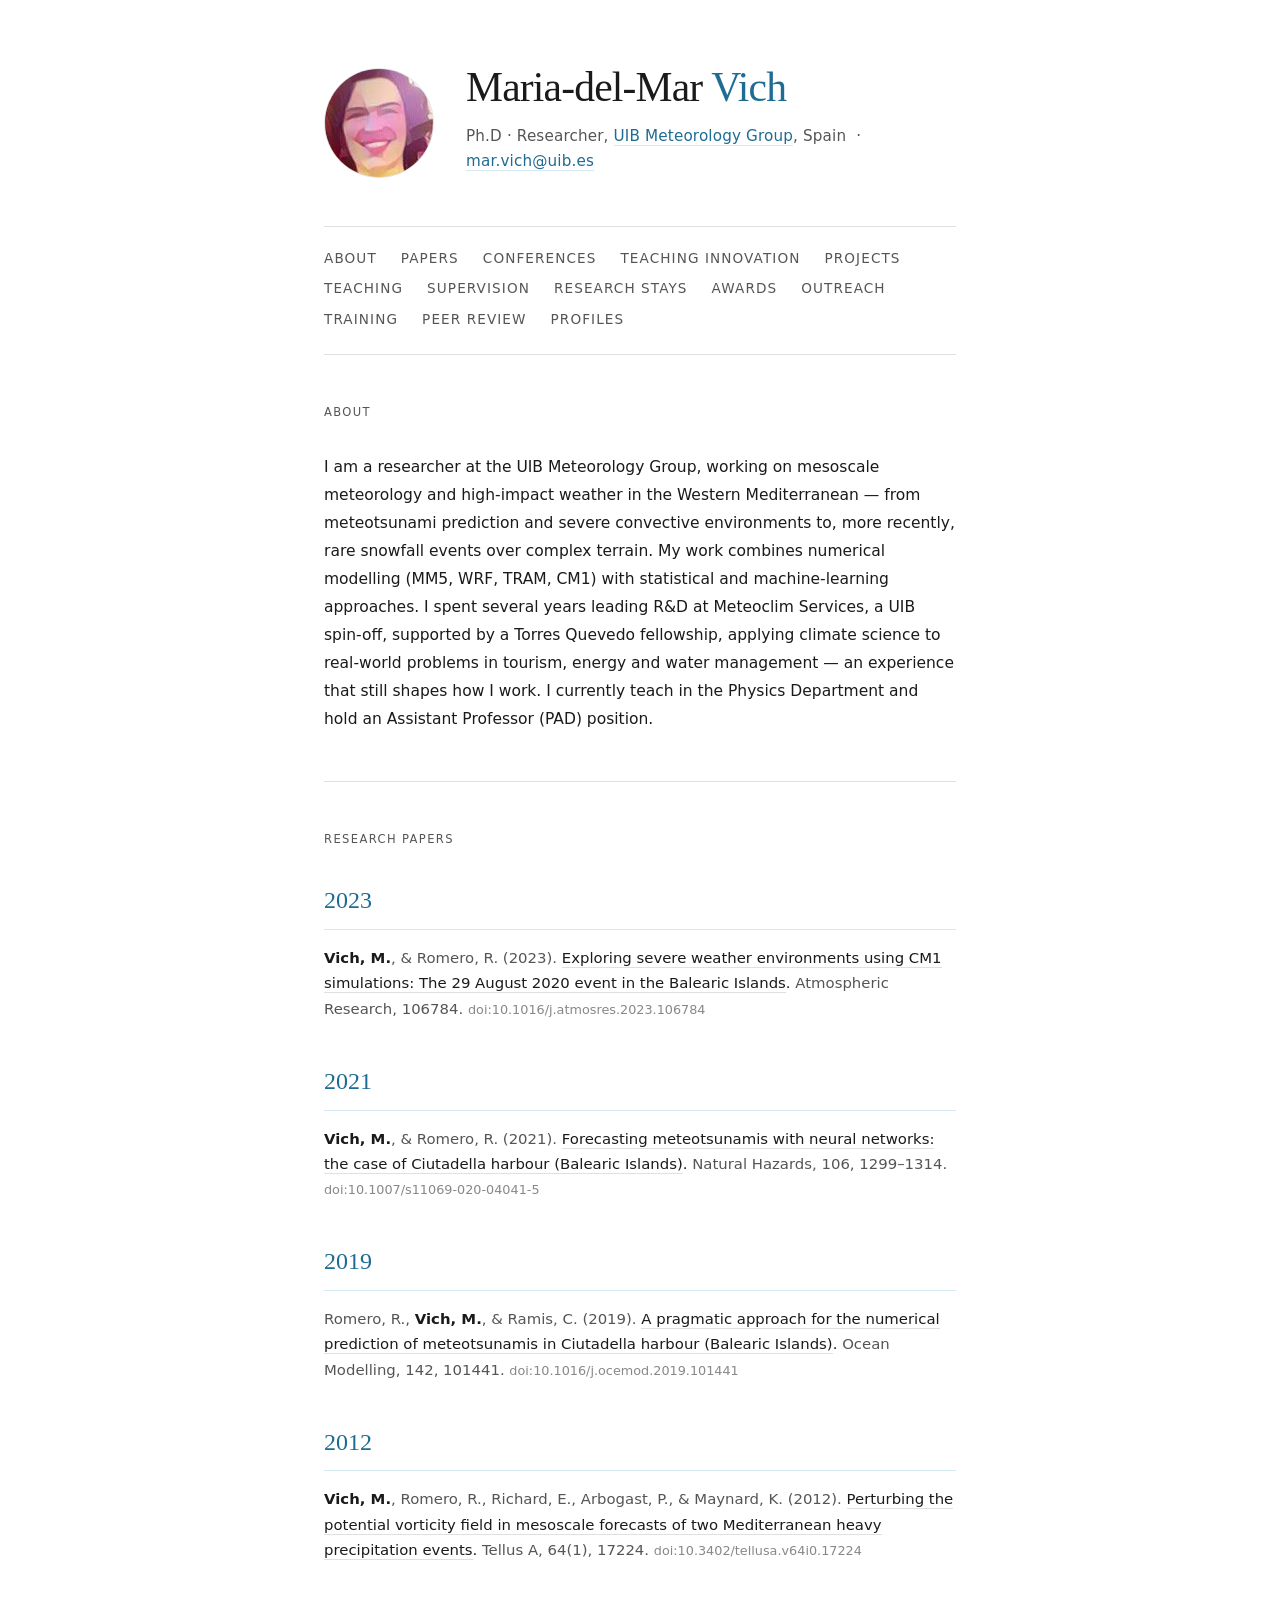
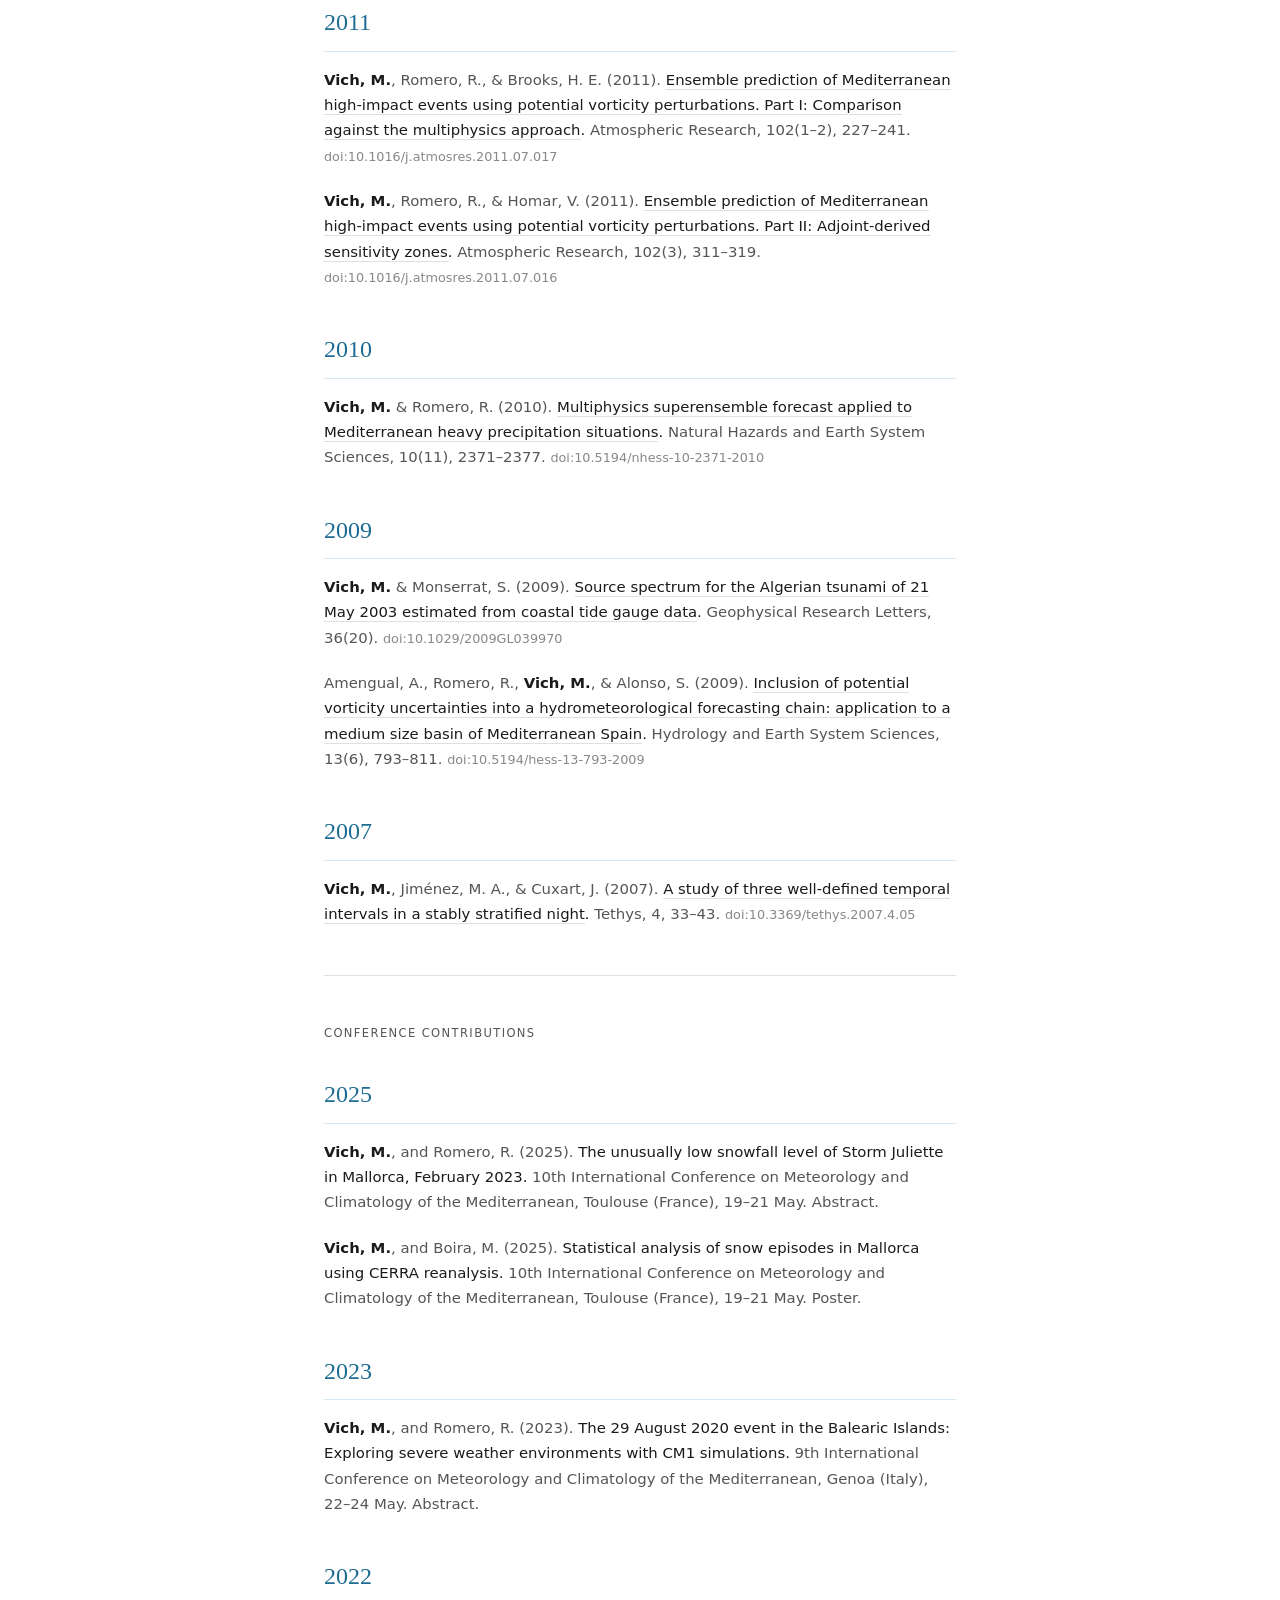
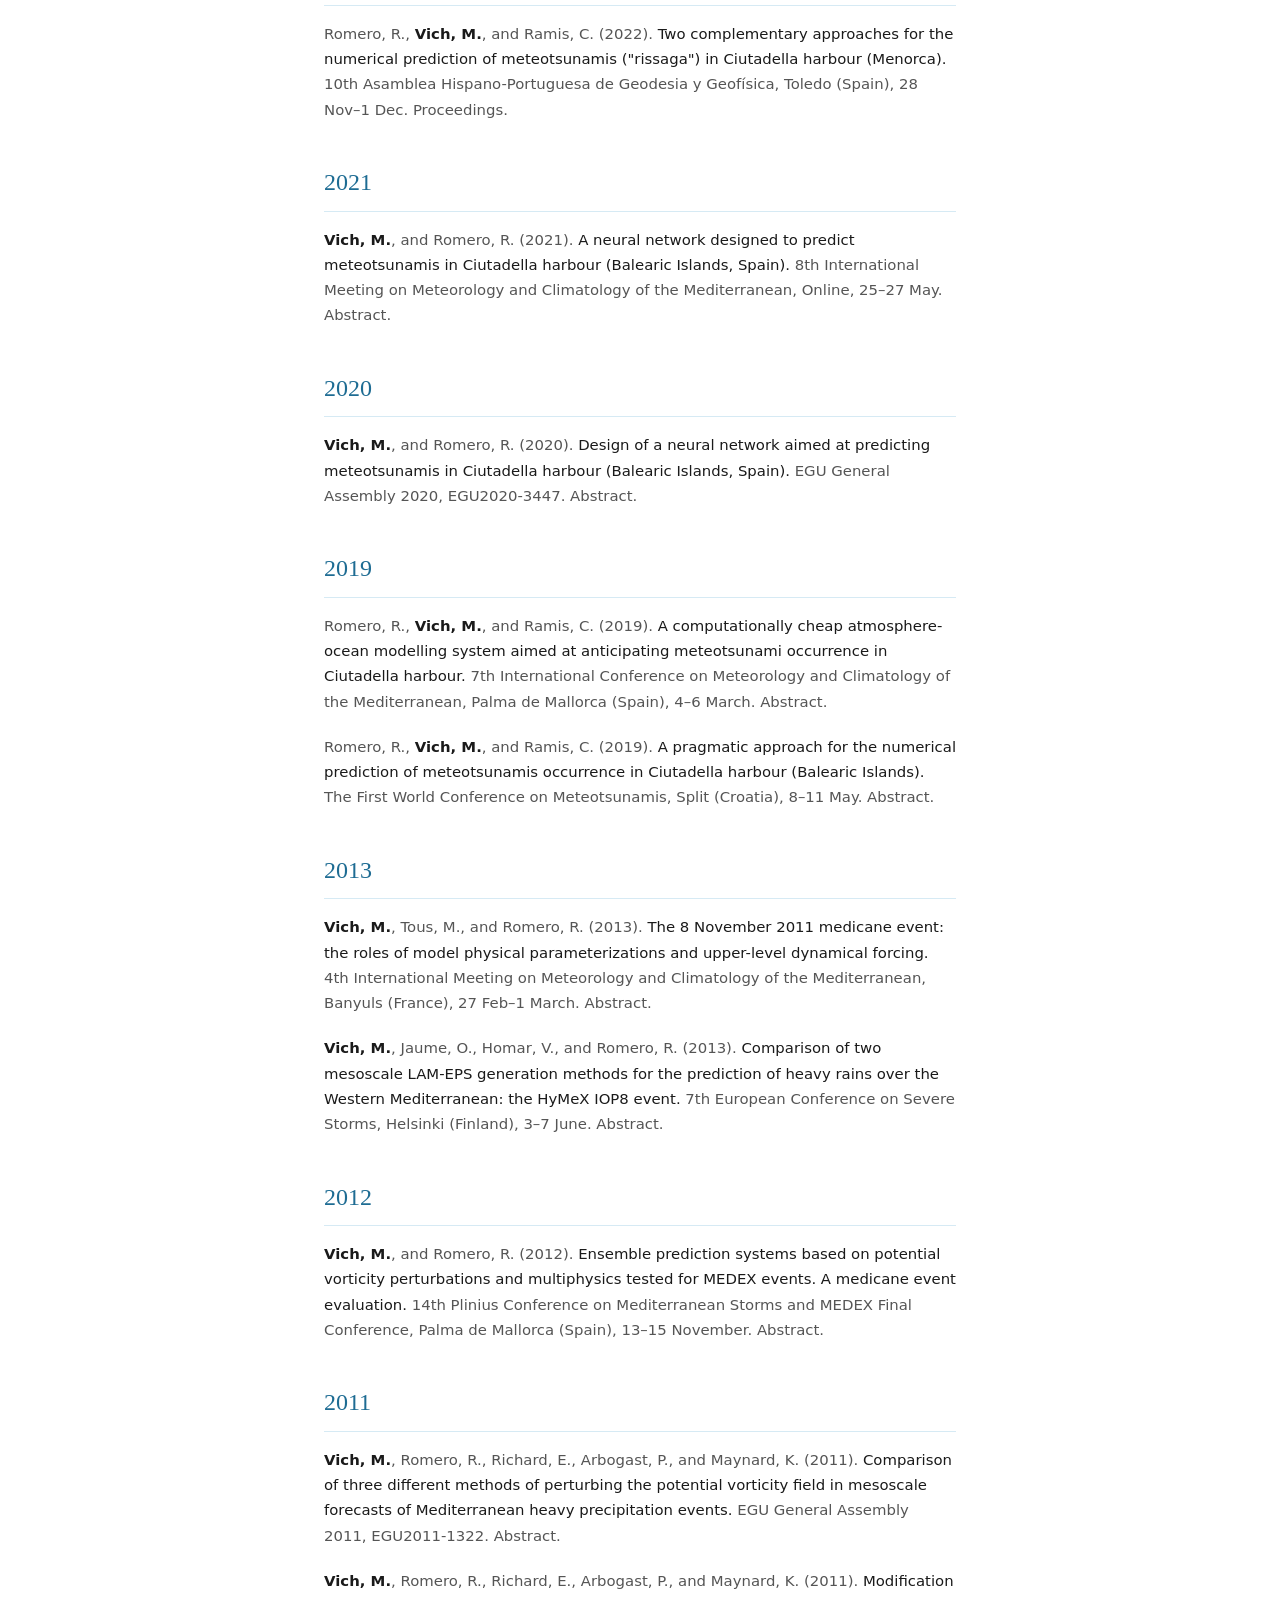
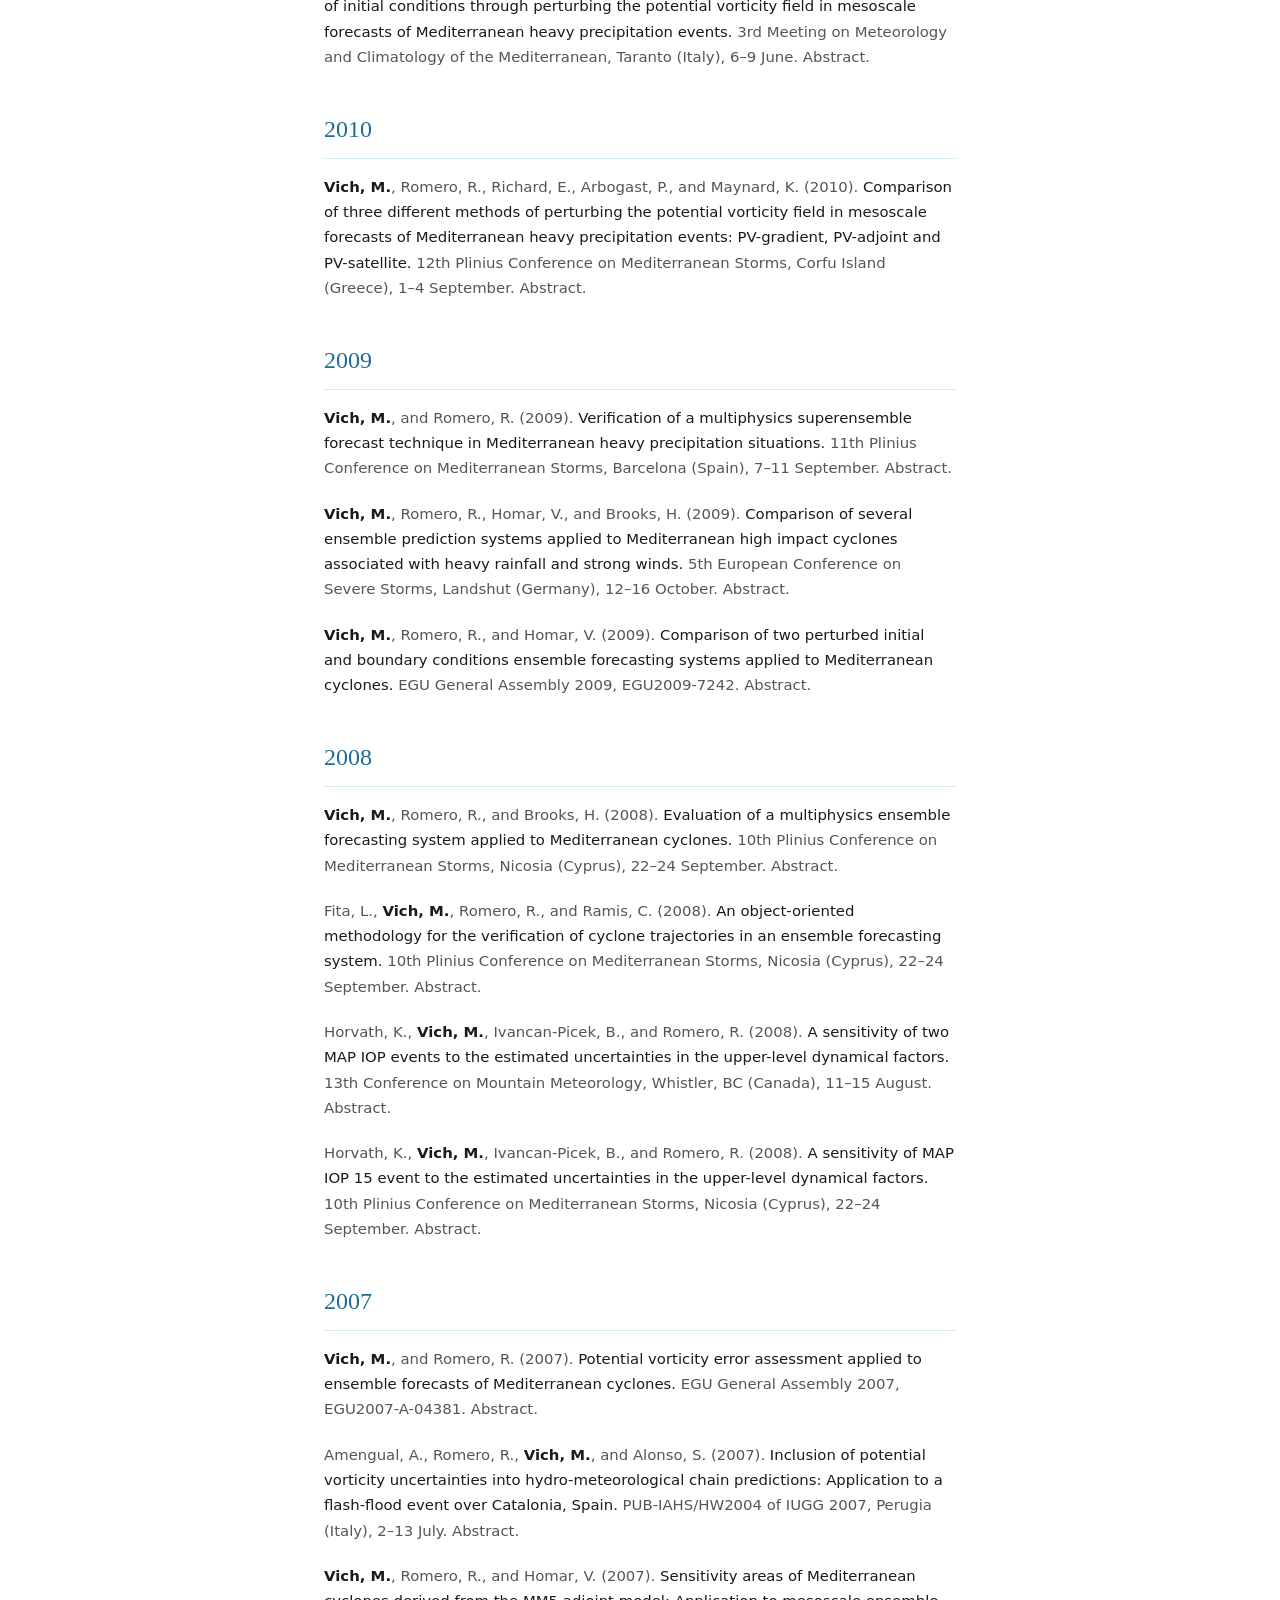
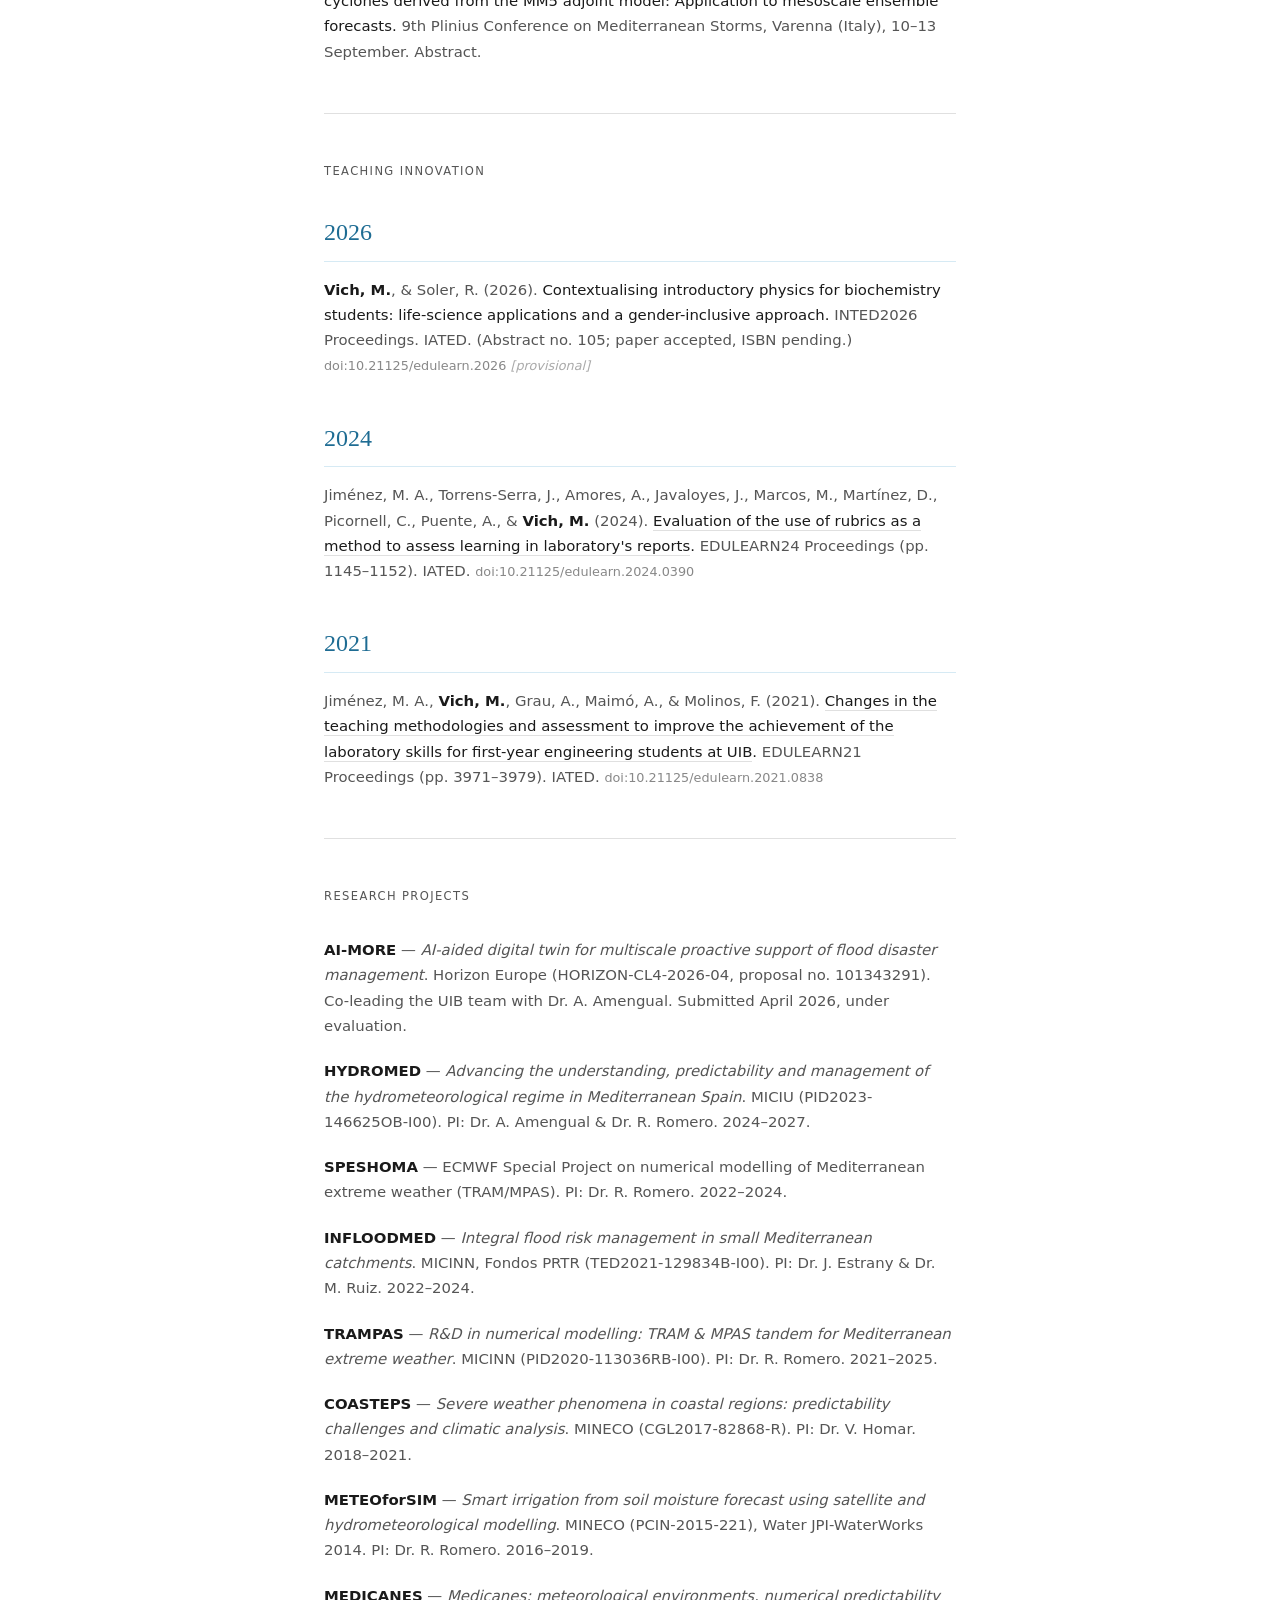
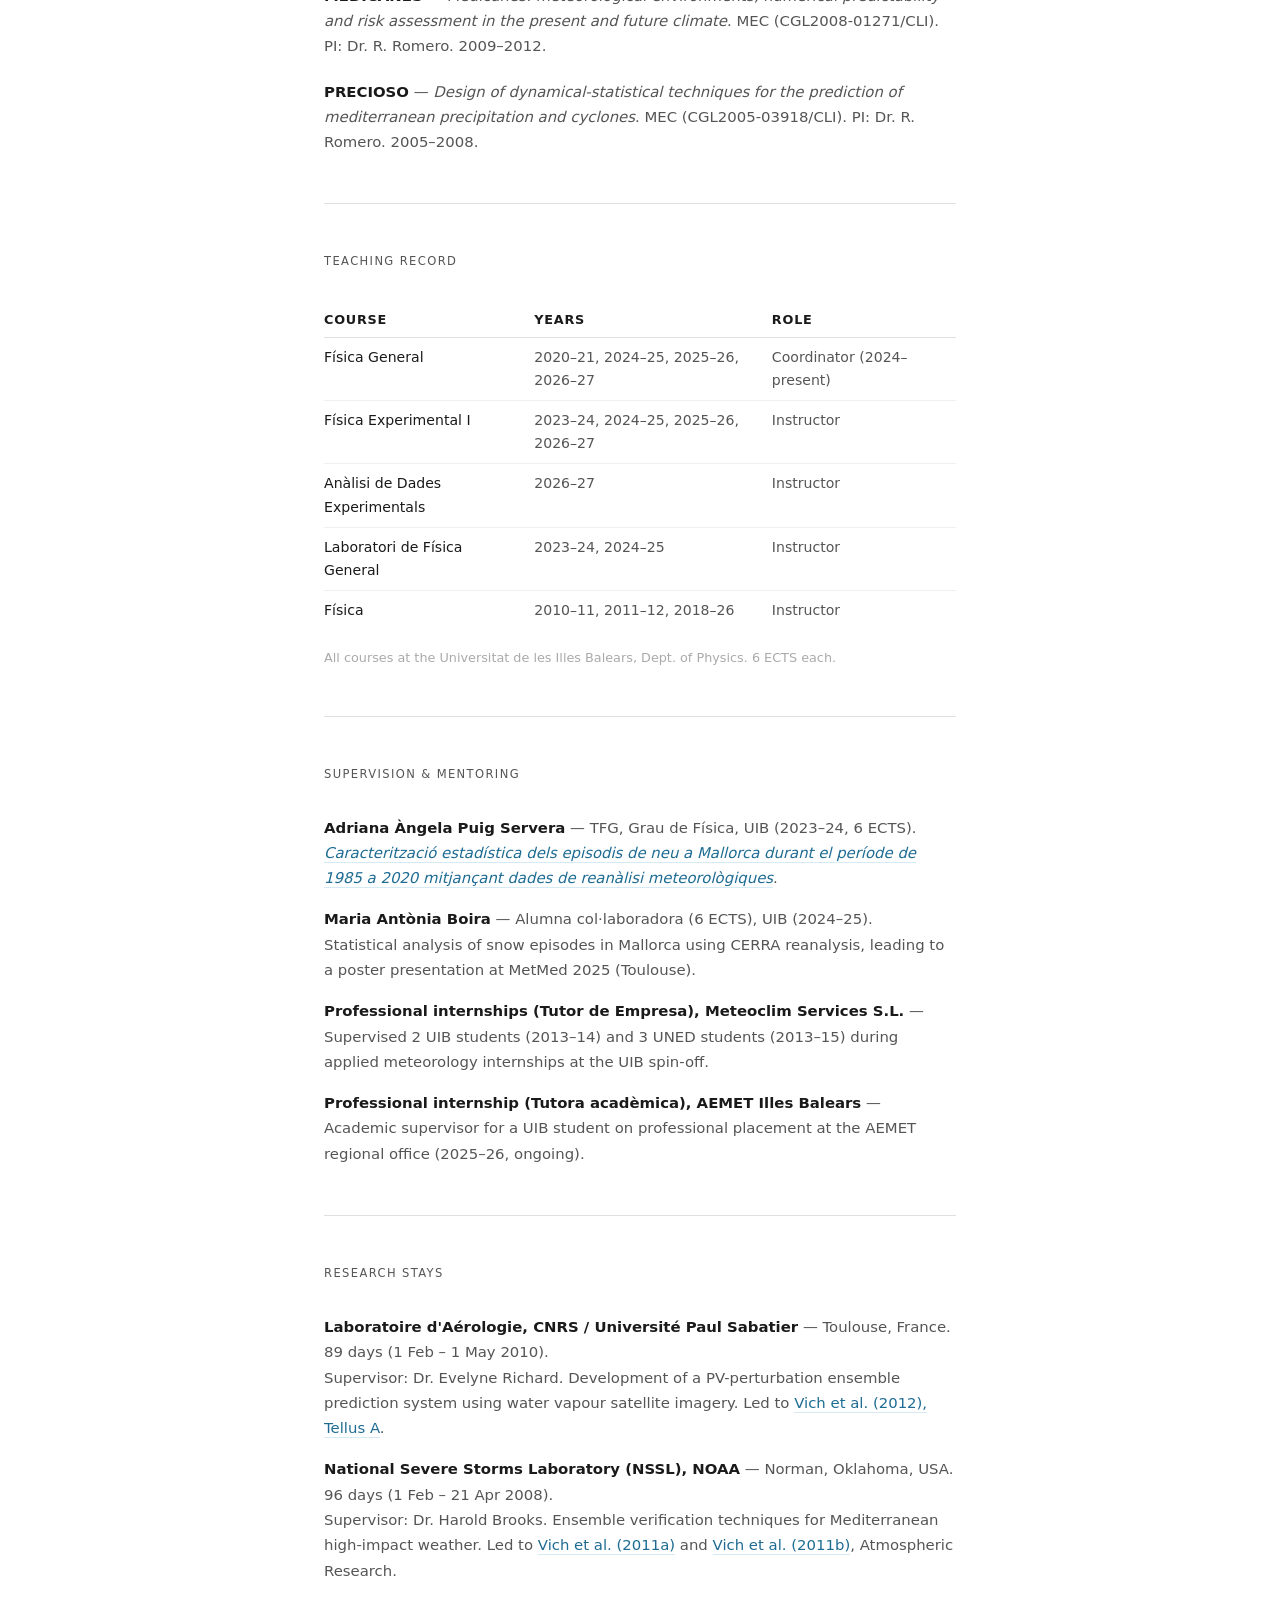
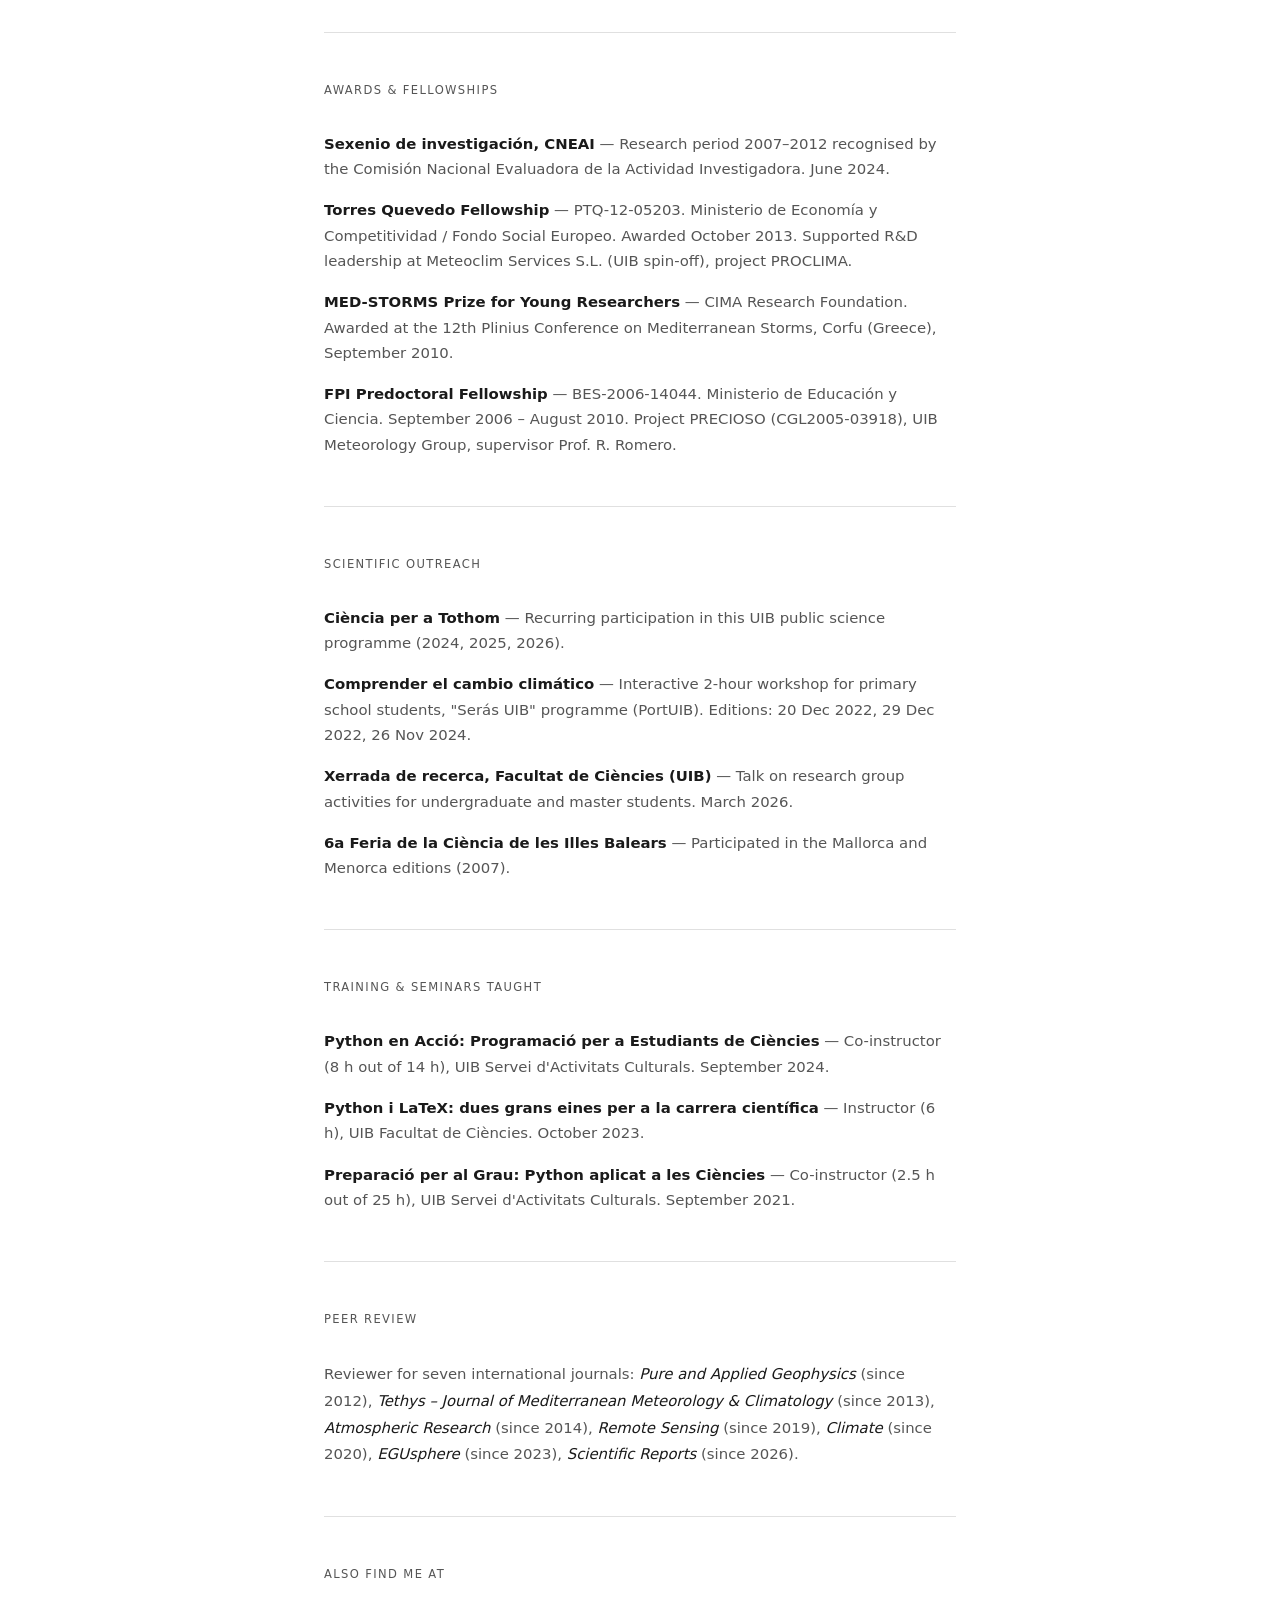
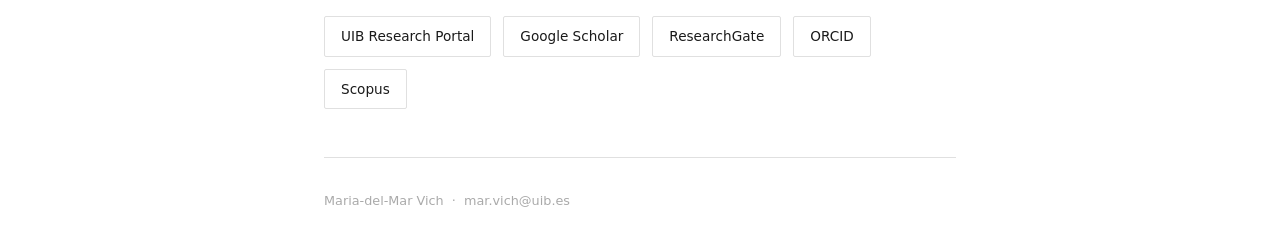
==== index.html @ a6c974f8 "Enhance index.html with new sections Added sections for research stays, awards, fellowships, scienti" ====
<!DOCTYPE html>
<html lang="en">
<head>
  <meta charset="UTF-8">
  <meta name="viewport" content="width=device-width, initial-scale=1.0">
  <title>M. Vich — Researcher in Meteorology</title>
  <style>
    *, *::before, *::after { box-sizing: border-box; margin: 0; padding: 0; }

    :root {
      --ink: #1a1a1a;
      --ink-light: #555;
      --accent: #1e6c93;
      --accent-dim: #d6eaf4;
      --rule: #e0e0e0;
      --bg: #ffffff;
      --max: 680px;
      --serif: Georgia, 'Times New Roman', serif;
      --sans: system-ui, -apple-system, sans-serif;
    }

    body {
      font-family: var(--sans);
      background: var(--bg);
      color: var(--ink);
      line-height: 1.65;
      font-size: 16px;
      -webkit-font-smoothing: antialiased;
    }

    .wrap {
      max-width: var(--max);
      margin: 0 auto;
      padding: 0 24px;
    }

    /* ── Header ── */
    header {
      padding: 64px 0 48px;
      border-bottom: 1px solid var(--rule);
      display: flex;
      align-items: flex-start;
      gap: 32px;
    }

    .header-photo {
      width: 110px;
      height: 110px;
      border-radius: 50%;
      object-fit: cover;
      flex-shrink: 0;
      margin-top: 4px;
      border: 1px solid var(--rule);
    }

    .header-text { flex: 1; }

    .name {
      font-family: var(--serif);
      font-size: clamp(1.9rem, 5vw, 2.6rem);
      font-weight: normal;
      letter-spacing: -0.02em;
      color: var(--ink);
      line-height: 1.15;
    }

    .name em {
      font-style: normal;
      color: var(--accent);
    }

    .tagline {
      margin-top: 12px;
      font-size: 0.95rem;
      color: var(--ink-light);
      letter-spacing: 0.01em;
    }

    .tagline a {
      color: var(--accent);
      text-decoration: none;
      border-bottom: 1px solid var(--accent-dim);
    }
    .tagline a:hover { border-color: var(--accent); }

    /* ── Nav ── */
    nav {
      padding: 20px 0;
      border-bottom: 1px solid var(--rule);
      display: flex;
      flex-wrap: wrap;
      gap: 4px 0;
    }

    nav a {
      font-size: 0.85rem;
      text-transform: uppercase;
      letter-spacing: 0.08em;
      color: var(--ink-light);
      text-decoration: none;
      margin-right: 24px;
      margin-bottom: 4px;
    }
    nav a:hover { color: var(--accent); }

    /* ── Sections ── */
    .section {
      padding: 48px 0;
      border-bottom: 1px solid var(--rule);
    }
    .section:last-child { border-bottom: none; }

    .section-label {
      font-size: 0.72rem;
      text-transform: uppercase;
      letter-spacing: 0.12em;
      color: var(--ink-light);
      margin-bottom: 32px;
    }

    /* ── About ── */
    .about-text {
      font-size: 0.97rem;
      line-height: 1.8;
      color: var(--ink);
    }
    .about-text a {
      color: var(--accent);
      text-decoration: none;
      border-bottom: 1px solid var(--accent-dim);
    }
    .about-text a:hover { border-color: var(--accent); }

    /* ── Publication list ── */
    .year-group { margin-bottom: 40px; }
    .year-group:last-child { margin-bottom: 0; }

    .year {
      font-family: var(--serif);
      font-size: 1.5rem;
      font-weight: normal;
      color: var(--accent);
      margin-bottom: 16px;
      padding-bottom: 8px;
      border-bottom: 1px solid var(--accent-dim);
    }

    .pub {
      margin-bottom: 20px;
      font-size: 0.93rem;
      line-height: 1.7;
      color: var(--ink-light);
    }
    .pub:last-child { margin-bottom: 0; }

    .pub .title {
      color: var(--ink);
      font-weight: 500;
    }
    .pub .title a {
      color: var(--ink);
      text-decoration: none;
      border-bottom: 1px solid var(--rule);
    }
    .pub .title a:hover {
      border-color: var(--accent);
      color: var(--accent);
    }
    .pub strong { color: var(--ink); font-weight: 600; }

    .doi {
      font-size: 0.8rem;
      color: #888;
    }
    .doi a { color: #888; text-decoration: none; }
    .doi a:hover { color: var(--accent); text-decoration: underline; }

    /* ── Projects ── */
    .project {
      margin-bottom: 20px;
      font-size: 0.93rem;
      line-height: 1.7;
      color: var(--ink-light);
    }
    .project:last-child { margin-bottom: 0; }
    .project-name {
      font-weight: 600;
      color: var(--ink);
    }

    /* ── Teaching table ── */
    .teaching-table {
      width: 100%;
      border-collapse: collapse;
      font-size: 0.88rem;
    }
    .teaching-table th {
      text-align: left;
      font-weight: 600;
      color: var(--ink);
      padding: 6px 12px 6px 0;
      border-bottom: 1px solid var(--rule);
      font-size: 0.8rem;
      text-transform: uppercase;
      letter-spacing: 0.06em;
    }
    .teaching-table td {
      padding: 8px 12px 8px 0;
      color: var(--ink-light);
      border-bottom: 1px solid #f0f0f0;
      vertical-align: top;
    }
    .teaching-table tr:last-child td { border-bottom: none; }
    .teaching-table td:first-child { color: var(--ink); font-weight: 500; }

    /* ── Simple list items ── */
    .item {
      margin-bottom: 16px;
      font-size: 0.93rem;
      line-height: 1.7;
      color: var(--ink-light);
    }
    .item:last-child { margin-bottom: 0; }
    .item strong { color: var(--ink); }
    .item a {
      color: var(--accent);
      text-decoration: none;
      border-bottom: 1px solid var(--accent-dim);
    }
    .item a:hover { border-color: var(--accent); }

    /* ── Reviewer list ── */
    .reviewer-list {
      font-size: 0.93rem;
      color: var(--ink-light);
      line-height: 1.8;
    }
    .reviewer-list em { color: var(--ink); font-style: italic; }

    /* ── Profiles ── */
    .profiles {
      display: flex;
      flex-wrap: wrap;
      gap: 12px;
    }

    .profile-link {
      display: inline-block;
      padding: 8px 16px;
      border: 1px solid var(--rule);
      border-radius: 2px;
      font-size: 0.85rem;
      color: var(--ink);
      text-decoration: none;
      transition: border-color 0.15s, color 0.15s;
    }
    .profile-link:hover {
      border-color: var(--accent);
      color: var(--accent);
    }

    /* ── Footer ── */
    footer {
      padding: 32px 0;
      font-size: 0.8rem;
      color: #aaa;
    }

    @media (max-width: 480px) {
      header { padding: 40px 0 32px; flex-direction: column; gap: 20px; }
      .header-photo { width: 80px; height: 80px; }
      .section { padding: 36px 0; }
      nav a { margin-right: 16px; }
    }
  </style>
</head>
<body>

<div class="wrap">

  <header>
    <img src="foto.jpg" alt="Maria-del-Mar Vich" class="header-photo">
    <div class="header-text">
      <h1 class="name">Maria-del-Mar <em>Vich</em></h1>
      <p class="tagline">
        Ph.D · Researcher, <a href="https://meteo.uib.es/" target="_blank">UIB Meteorology Group</a>, Spain
        &nbsp;·&nbsp; <a href="mailto:mar.vich@uib.es">mar.vich@uib.es</a>
      </p>
    </div>
  </header>

  <nav>
    <a href="#about">About</a>
    <a href="#papers">Papers</a>
    <a href="#conferences">Conferences</a>
    <a href="#teaching-innovation">Teaching innovation</a>
    <a href="#projects">Projects</a>
    <a href="#teaching">Teaching</a>
    <a href="#supervision">Supervision</a>
    <a href="#stays">Research stays</a>
    <a href="#awards">Awards</a>
    <a href="#outreach">Outreach</a>
    <a href="#training">Training</a>
    <a href="#reviewer">Peer review</a>
    <a href="#profiles">Profiles</a>
  </nav>

  <!-- ── About ── -->
  <section class="section" id="about">
    <p class="section-label">About</p>
    <p class="about-text">
      I am a researcher at the UIB Meteorology Group, working on mesoscale meteorology and high-impact weather in the Western Mediterranean — from meteotsunami prediction and severe convective environments to, more recently, rare snowfall events over complex terrain. My work combines numerical modelling (MM5, WRF, TRAM, CM1) with statistical and machine-learning approaches. I spent several years leading R&amp;D at Meteoclim Services, a UIB spin-off, supported by a Torres Quevedo fellowship, applying climate science to real-world problems in tourism, energy and water management — an experience that still shapes how I work. I currently teach in the Physics Department and hold an Assistant Professor (PAD) position.
    </p>
  </section>

  <!-- ── Research papers ── -->
  <section class="section" id="papers">
    <p class="section-label">Research papers</p>

    <div class="year-group">
      <div class="year">2023</div>
      <div class="pub">
        <span class="authors"><strong>Vich, M.</strong>, &amp; Romero, R. (2023). </span>
        <span class="title"><a href="https://doi.org/10.1016/j.atmosres.2023.106784" target="_blank">Exploring severe weather environments using CM1 simulations: The 29 August 2020 event in the Balearic Islands</a>.</span>
        <span> Atmospheric Research, 106784.</span>
        <span class="doi"> <a href="https://doi.org/10.1016/j.atmosres.2023.106784" target="_blank">doi:10.1016/j.atmosres.2023.106784</a></span>
      </div>
    </div>

    <div class="year-group">
      <div class="year">2021</div>
      <div class="pub">
        <span class="authors"><strong>Vich, M.</strong>, &amp; Romero, R. (2021). </span>
        <span class="title"><a href="https://doi.org/10.1007/s11069-020-04041-5" target="_blank">Forecasting meteotsunamis with neural networks: the case of Ciutadella harbour (Balearic Islands)</a>.</span>
        <span> Natural Hazards, 106, 1299–1314.</span>
        <span class="doi"> <a href="https://doi.org/10.1007/s11069-020-04041-5" target="_blank">doi:10.1007/s11069-020-04041-5</a></span>
      </div>
    </div>

    <div class="year-group">
      <div class="year">2019</div>
      <div class="pub">
        <span class="authors">Romero, R., <strong>Vich, M.</strong>, &amp; Ramis, C. (2019). </span>
        <span class="title"><a href="https://doi.org/10.1016/j.ocemod.2019.101441" target="_blank">A pragmatic approach for the numerical prediction of meteotsunamis in Ciutadella harbour (Balearic Islands)</a>.</span>
        <span> Ocean Modelling, 142, 101441.</span>
        <span class="doi"> <a href="https://doi.org/10.1016/j.ocemod.2019.101441" target="_blank">doi:10.1016/j.ocemod.2019.101441</a></span>
      </div>
    </div>

    <div class="year-group">
      <div class="year">2012</div>
      <div class="pub">
        <span class="authors"><strong>Vich, M.</strong>, Romero, R., Richard, E., Arbogast, P., &amp; Maynard, K. (2012). </span>
        <span class="title"><a href="https://doi.org/10.3402/tellusa.v64i0.17224" target="_blank">Perturbing the potential vorticity field in mesoscale forecasts of two Mediterranean heavy precipitation events</a>.</span>
        <span> Tellus A, 64(1), 17224.</span>
        <span class="doi"> <a href="https://doi.org/10.3402/tellusa.v64i0.17224" target="_blank">doi:10.3402/tellusa.v64i0.17224</a></span>
      </div>
    </div>

    <div class="year-group">
      <div class="year">2011</div>
      <div class="pub">
        <span class="authors"><strong>Vich, M.</strong>, Romero, R., &amp; Brooks, H. E. (2011). </span>
        <span class="title"><a href="https://doi.org/10.1016/j.atmosres.2011.07.017" target="_blank">Ensemble prediction of Mediterranean high-impact events using potential vorticity perturbations. Part I: Comparison against the multiphysics approach</a>.</span>
        <span> Atmospheric Research, 102(1–2), 227–241.</span>
        <span class="doi"> <a href="https://doi.org/10.1016/j.atmosres.2011.07.017" target="_blank">doi:10.1016/j.atmosres.2011.07.017</a></span>
      </div>
      <div class="pub">
        <span class="authors"><strong>Vich, M.</strong>, Romero, R., &amp; Homar, V. (2011). </span>
        <span class="title"><a href="https://doi.org/10.1016/j.atmosres.2011.07.016" target="_blank">Ensemble prediction of Mediterranean high-impact events using potential vorticity perturbations. Part II: Adjoint-derived sensitivity zones</a>.</span>
        <span> Atmospheric Research, 102(3), 311–319.</span>
        <span class="doi"> <a href="https://doi.org/10.1016/j.atmosres.2011.07.016" target="_blank">doi:10.1016/j.atmosres.2011.07.016</a></span>
      </div>
    </div>

    <div class="year-group">
      <div class="year">2010</div>
      <div class="pub">
        <span class="authors"><strong>Vich, M.</strong> &amp; Romero, R. (2010). </span>
        <span class="title"><a href="https://doi.org/10.5194/nhess-10-2371-2010" target="_blank">Multiphysics superensemble forecast applied to Mediterranean heavy precipitation situations</a>.</span>
        <span> Natural Hazards and Earth System Sciences, 10(11), 2371–2377.</span>
        <span class="doi"> <a href="https://doi.org/10.5194/nhess-10-2371-2010" target="_blank">doi:10.5194/nhess-10-2371-2010</a></span>
      </div>
    </div>

    <div class="year-group">
      <div class="year">2009</div>
      <div class="pub">
        <span class="authors"><strong>Vich, M.</strong> &amp; Monserrat, S. (2009). </span>
        <span class="title"><a href="https://doi.org/10.1029/2009GL039970" target="_blank">Source spectrum for the Algerian tsunami of 21 May 2003 estimated from coastal tide gauge data</a>.</span>
        <span> Geophysical Research Letters, 36(20).</span>
        <span class="doi"> <a href="https://doi.org/10.1029/2009GL039970" target="_blank">doi:10.1029/2009GL039970</a></span>
      </div>
      <div class="pub">
        <span class="authors">Amengual, A., Romero, R., <strong>Vich, M.</strong>, &amp; Alonso, S. (2009). </span>
        <span class="title"><a href="https://doi.org/10.5194/hess-13-793-2009" target="_blank">Inclusion of potential vorticity uncertainties into a hydrometeorological forecasting chain: application to a medium size basin of Mediterranean Spain</a>.</span>
        <span> Hydrology and Earth System Sciences, 13(6), 793–811.</span>
        <span class="doi"> <a href="https://doi.org/10.5194/hess-13-793-2009" target="_blank">doi:10.5194/hess-13-793-2009</a></span>
      </div>
    </div>

    <div class="year-group">
      <div class="year">2007</div>
      <div class="pub">
        <span class="authors"><strong>Vich, M.</strong>, Jiménez, M. A., &amp; Cuxart, J. (2007). </span>
        <span class="title"><a href="https://doi.org/10.3369/tethys.2007.4.05" target="_blank">A study of three well-defined temporal intervals in a stably stratified night</a>.</span>
        <span> Tethys, 4, 33–43.</span>
        <span class="doi"> <a href="https://doi.org/10.3369/tethys.2007.4.05" target="_blank">doi:10.3369/tethys.2007.4.05</a></span>
      </div>
    </div>

  </section>

  <!-- ── Conference contributions ── -->
  <section class="section" id="conferences">
    <p class="section-label">Conference contributions</p>

    <div class="year-group">
      <div class="year">2025</div>
      <div class="pub">
        <span class="authors"><strong>Vich, M.</strong>, and Romero, R. (2025). </span>
        <span class="title">The unusually low snowfall level of Storm Juliette in Mallorca, February 2023.</span>
        <span> 10th International Conference on Meteorology and Climatology of the Mediterranean, Toulouse (France), 19–21 May. Abstract.</span>
      </div>
      <div class="pub">
        <span class="authors"><strong>Vich, M.</strong>, and Boira, M. (2025). </span>
        <span class="title">Statistical analysis of snow episodes in Mallorca using CERRA reanalysis.</span>
        <span> 10th International Conference on Meteorology and Climatology of the Mediterranean, Toulouse (France), 19–21 May. Poster.</span>
      </div>
    </div>

    <div class="year-group">
      <div class="year">2023</div>
      <div class="pub">
        <span class="authors"><strong>Vich, M.</strong>, and Romero, R. (2023). </span>
        <span class="title">The 29 August 2020 event in the Balearic Islands: Exploring severe weather environments with CM1 simulations.</span>
        <span> 9th International Conference on Meteorology and Climatology of the Mediterranean, Genoa (Italy), 22–24 May. Abstract.</span>
      </div>
    </div>

    <div class="year-group">
      <div class="year">2022</div>
      <div class="pub">
        <span class="authors">Romero, R., <strong>Vich, M.</strong>, and Ramis, C. (2022). </span>
        <span class="title">Two complementary approaches for the numerical prediction of meteotsunamis ("rissaga") in Ciutadella harbour (Menorca).</span>
        <span> 10th Asamblea Hispano-Portuguesa de Geodesia y Geofísica, Toledo (Spain), 28 Nov–1 Dec. Proceedings.</span>
      </div>
    </div>

    <div class="year-group">
      <div class="year">2021</div>
      <div class="pub">
        <span class="authors"><strong>Vich, M.</strong>, and Romero, R. (2021). </span>
        <span class="title">A neural network designed to predict meteotsunamis in Ciutadella harbour (Balearic Islands, Spain).</span>
        <span> 8th International Meeting on Meteorology and Climatology of the Mediterranean, Online, 25–27 May. Abstract.</span>
      </div>
    </div>

    <div class="year-group">
      <div class="year">2020</div>
      <div class="pub">
        <span class="authors"><strong>Vich, M.</strong>, and Romero, R. (2020). </span>
        <span class="title">Design of a neural network aimed at predicting meteotsunamis in Ciutadella harbour (Balearic Islands, Spain).</span>
        <span> EGU General Assembly 2020, EGU2020-3447. Abstract.</span>
      </div>
    </div>

    <div class="year-group">
      <div class="year">2019</div>
      <div class="pub">
        <span class="authors">Romero, R., <strong>Vich, M.</strong>, and Ramis, C. (2019). </span>
        <span class="title">A computationally cheap atmosphere-ocean modelling system aimed at anticipating meteotsunami occurrence in Ciutadella harbour.</span>
        <span> 7th International Conference on Meteorology and Climatology of the Mediterranean, Palma de Mallorca (Spain), 4–6 March. Abstract.</span>
      </div>
      <div class="pub">
        <span class="authors">Romero, R., <strong>Vich, M.</strong>, and Ramis, C. (2019). </span>
        <span class="title">A pragmatic approach for the numerical prediction of meteotsunamis occurrence in Ciutadella harbour (Balearic Islands).</span>
        <span> The First World Conference on Meteotsunamis, Split (Croatia), 8–11 May. Abstract.</span>
      </div>
    </div>

    <div class="year-group">
      <div class="year">2013</div>
      <div class="pub">
        <span class="authors"><strong>Vich, M.</strong>, Tous, M., and Romero, R. (2013). </span>
        <span class="title">The 8 November 2011 medicane event: the roles of model physical parameterizations and upper-level dynamical forcing.</span>
        <span> 4th International Meeting on Meteorology and Climatology of the Mediterranean, Banyuls (France), 27 Feb–1 March. Abstract.</span>
      </div>
      <div class="pub">
        <span class="authors"><strong>Vich, M.</strong>, Jaume, O., Homar, V., and Romero, R. (2013). </span>
        <span class="title">Comparison of two mesoscale LAM-EPS generation methods for the prediction of heavy rains over the Western Mediterranean: the HyMeX IOP8 event.</span>
        <span> 7th European Conference on Severe Storms, Helsinki (Finland), 3–7 June. Abstract.</span>
      </div>
    </div>

    <div class="year-group">
      <div class="year">2012</div>
      <div class="pub">
        <span class="authors"><strong>Vich, M.</strong>, and Romero, R. (2012). </span>
        <span class="title">Ensemble prediction systems based on potential vorticity perturbations and multiphysics tested for MEDEX events. A medicane event evaluation.</span>
        <span> 14th Plinius Conference on Mediterranean Storms and MEDEX Final Conference, Palma de Mallorca (Spain), 13–15 November. Abstract.</span>
      </div>
    </div>

    <div class="year-group">
      <div class="year">2011</div>
      <div class="pub">
        <span class="authors"><strong>Vich, M.</strong>, Romero, R., Richard, E., Arbogast, P., and Maynard, K. (2011). </span>
        <span class="title">Comparison of three different methods of perturbing the potential vorticity field in mesoscale forecasts of Mediterranean heavy precipitation events.</span>
        <span> EGU General Assembly 2011, EGU2011-1322. Abstract.</span>
      </div>
      <div class="pub">
        <span class="authors"><strong>Vich, M.</strong>, Romero, R., Richard, E., Arbogast, P., and Maynard, K. (2011). </span>
        <span class="title">Modification of initial conditions through perturbing the potential vorticity field in mesoscale forecasts of Mediterranean heavy precipitation events.</span>
        <span> 3rd Meeting on Meteorology and Climatology of the Mediterranean, Taranto (Italy), 6–9 June. Abstract.</span>
      </div>
    </div>

    <div class="year-group">
      <div class="year">2010</div>
      <div class="pub">
        <span class="authors"><strong>Vich, M.</strong>, Romero, R., Richard, E., Arbogast, P., and Maynard, K. (2010). </span>
        <span class="title">Comparison of three different methods of perturbing the potential vorticity field in mesoscale forecasts of Mediterranean heavy precipitation events: PV-gradient, PV-adjoint and PV-satellite.</span>
        <span> 12th Plinius Conference on Mediterranean Storms, Corfu Island (Greece), 1–4 September. Abstract.</span>
      </div>
    </div>

    <div class="year-group">
      <div class="year">2009</div>
      <div class="pub">
        <span class="authors"><strong>Vich, M.</strong>, and Romero, R. (2009). </span>
        <span class="title">Verification of a multiphysics superensemble forecast technique in Mediterranean heavy precipitation situations.</span>
        <span> 11th Plinius Conference on Mediterranean Storms, Barcelona (Spain), 7–11 September. Abstract.</span>
      </div>
      <div class="pub">
        <span class="authors"><strong>Vich, M.</strong>, Romero, R., Homar, V., and Brooks, H. (2009). </span>
        <span class="title">Comparison of several ensemble prediction systems applied to Mediterranean high impact cyclones associated with heavy rainfall and strong winds.</span>
        <span> 5th European Conference on Severe Storms, Landshut (Germany), 12–16 October. Abstract.</span>
      </div>
      <div class="pub">
        <span class="authors"><strong>Vich, M.</strong>, Romero, R., and Homar, V. (2009). </span>
        <span class="title">Comparison of two perturbed initial and boundary conditions ensemble forecasting systems applied to Mediterranean cyclones.</span>
        <span> EGU General Assembly 2009, EGU2009-7242. Abstract.</span>
      </div>
    </div>

    <div class="year-group">
      <div class="year">2008</div>
      <div class="pub">
        <span class="authors"><strong>Vich, M.</strong>, Romero, R., and Brooks, H. (2008). </span>
        <span class="title">Evaluation of a multiphysics ensemble forecasting system applied to Mediterranean cyclones.</span>
        <span> 10th Plinius Conference on Mediterranean Storms, Nicosia (Cyprus), 22–24 September. Abstract.</span>
      </div>
      <div class="pub">
        <span class="authors">Fita, L., <strong>Vich, M.</strong>, Romero, R., and Ramis, C. (2008). </span>
        <span class="title">An object-oriented methodology for the verification of cyclone trajectories in an ensemble forecasting system.</span>
        <span> 10th Plinius Conference on Mediterranean Storms, Nicosia (Cyprus), 22–24 September. Abstract.</span>
      </div>
      <div class="pub">
        <span class="authors">Horvath, K., <strong>Vich, M.</strong>, Ivancan-Picek, B., and Romero, R. (2008). </span>
        <span class="title">A sensitivity of two MAP IOP events to the estimated uncertainties in the upper-level dynamical factors.</span>
        <span> 13th Conference on Mountain Meteorology, Whistler, BC (Canada), 11–15 August. Abstract.</span>
      </div>
      <div class="pub">
        <span class="authors">Horvath, K., <strong>Vich, M.</strong>, Ivancan-Picek, B., and Romero, R. (2008). </span>
        <span class="title">A sensitivity of MAP IOP 15 event to the estimated uncertainties in the upper-level dynamical factors.</span>
        <span> 10th Plinius Conference on Mediterranean Storms, Nicosia (Cyprus), 22–24 September. Abstract.</span>
      </div>
    </div>

    <div class="year-group">
      <div class="year">2007</div>
      <div class="pub">
        <span class="authors"><strong>Vich, M.</strong>, and Romero, R. (2007). </span>
        <span class="title">Potential vorticity error assessment applied to ensemble forecasts of Mediterranean cyclones.</span>
        <span> EGU General Assembly 2007, EGU2007-A-04381. Abstract.</span>
      </div>
      <div class="pub">
        <span class="authors">Amengual, A., Romero, R., <strong>Vich, M.</strong>, and Alonso, S. (2007). </span>
        <span class="title">Inclusion of potential vorticity uncertainties into hydro-meteorological chain predictions: Application to a flash-flood event over Catalonia, Spain.</span>
        <span> PUB-IAHS/HW2004 of IUGG 2007, Perugia (Italy), 2–13 July. Abstract.</span>
      </div>
      <div class="pub">
        <span class="authors"><strong>Vich, M.</strong>, Romero, R., and Homar, V. (2007). </span>
        <span class="title">Sensitivity areas of Mediterranean cyclones derived from the MM5 adjoint model: Application to mesoscale ensemble forecasts.</span>
        <span> 9th Plinius Conference on Mediterranean Storms, Varenna (Italy), 10–13 September. Abstract.</span>
      </div>
    </div>

  </section>

  <!-- ── Teaching innovation ── -->
  <section class="section" id="teaching-innovation">
    <p class="section-label">Teaching innovation</p>

    <div class="year-group">
      <div class="year">2026</div>
      <div class="pub">
        <span class="authors"><strong>Vich, M.</strong>, &amp; Soler, R. (2026). </span>
        <span class="title">Contextualising introductory physics for biochemistry students: life-science applications and a gender-inclusive approach.</span>
        <span> INTED2026 Proceedings. IATED. (Abstract no. 105; paper accepted, ISBN pending.)</span>
        <span class="doi"> <a href="https://doi.org/10.21125/edulearn.2026" target="_blank">doi:10.21125/edulearn.2026</a> <em style="color:#aaa">[provisional]</em></span>
      </div>
    </div>

    <div class="year-group">
      <div class="year">2024</div>
      <div class="pub">
        <span class="authors">Jiménez, M. A., Torrens-Serra, J., Amores, A., Javaloyes, J., Marcos, M., Martínez, D., Picornell, C., Puente, A., &amp; <strong>Vich, M.</strong> (2024). </span>
        <span class="title"><a href="https://doi.org/10.21125/edulearn.2024.0390" target="_blank">Evaluation of the use of rubrics as a method to assess learning in laboratory's reports</a>.</span>
        <span> EDULEARN24 Proceedings (pp. 1145–1152). IATED.</span>
        <span class="doi"> <a href="https://doi.org/10.21125/edulearn.2024.0390" target="_blank">doi:10.21125/edulearn.2024.0390</a></span>
      </div>
    </div>

    <div class="year-group">
      <div class="year">2021</div>
      <div class="pub">
        <span class="authors">Jiménez, M. A., <strong>Vich, M.</strong>, Grau, A., Maimó, A., &amp; Molinos, F. (2021). </span>
        <span class="title"><a href="https://doi.org/10.21125/edulearn.2021.0838" target="_blank">Changes in the teaching methodologies and assessment to improve the achievement of the laboratory skills for first-year engineering students at UIB</a>.</span>
        <span> EDULEARN21 Proceedings (pp. 3971–3979). IATED.</span>
        <span class="doi"> <a href="https://doi.org/10.21125/edulearn.2021.0838" target="_blank">doi:10.21125/edulearn.2021.0838</a></span>
      </div>
    </div>

  </section>

  <!-- ── Research projects ── -->
  <section class="section" id="projects">
    <p class="section-label">Research projects</p>

    <div class="project">
      <span class="project-name">AI-MORE</span> — <em>AI-aided digital twin for multiscale proactive support of flood disaster management</em>.
      Horizon Europe (HORIZON-CL4-2026-04, proposal no. 101343291). Co-leading the UIB team with Dr. A. Amengual. Submitted April 2026, under evaluation.
    </div>
    <div class="project">
      <span class="project-name">HYDROMED</span> — <em>Advancing the understanding, predictability and management of the hydrometeorological regime in Mediterranean Spain</em>.
      MICIU (PID2023-146625OB-I00). PI: Dr. A. Amengual &amp; Dr. R. Romero. 2024–2027.
    </div>
    <div class="project">
      <span class="project-name">SPESHOMA</span> — ECMWF Special Project on numerical modelling of Mediterranean extreme weather (TRAM/MPAS).
      PI: Dr. R. Romero. 2022–2024.
    </div>
    <div class="project">
      <span class="project-name">INFLOODMED</span> — <em>Integral flood risk management in small Mediterranean catchments</em>.
      MICINN, Fondos PRTR (TED2021-129834B-I00). PI: Dr. J. Estrany &amp; Dr. M. Ruiz. 2022–2024.
    </div>
    <div class="project">
      <span class="project-name">TRAMPAS</span> — <em>R&amp;D in numerical modelling: TRAM &amp; MPAS tandem for Mediterranean extreme weather</em>.
      MICINN (PID2020-113036RB-I00). PI: Dr. R. Romero. 2021–2025.
    </div>
    <div class="project">
      <span class="project-name">COASTEPS</span> — <em>Severe weather phenomena in coastal regions: predictability challenges and climatic analysis</em>.
      MINECO (CGL2017-82868-R). PI: Dr. V. Homar. 2018–2021.
    </div>
    <div class="project">
      <span class="project-name">METEOforSIM</span> — <em>Smart irrigation from soil moisture forecast using satellite and hydrometeorological modelling</em>.
      MINECO (PCIN-2015-221), Water JPI-WaterWorks 2014. PI: Dr. R. Romero. 2016–2019.
    </div>
    <div class="project">
      <span class="project-name">MEDICANES</span> — <em>Medicanes: meteorological environments, numerical predictability and risk assessment in the present and future climate</em>.
      MEC (CGL2008-01271/CLI). PI: Dr. R. Romero. 2009–2012.
    </div>
    <div class="project">
      <span class="project-name">PRECIOSO</span> — <em>Design of dynamical-statistical techniques for the prediction of mediterranean precipitation and cyclones</em>.
      MEC (CGL2005-03918/CLI). PI: Dr. R. Romero. 2005–2008.
    </div>

  </section>

  <!-- ── Teaching ── -->
  <section class="section" id="teaching">
    <p class="section-label">Teaching record</p>
    <table class="teaching-table">
      <thead>
        <tr>
          <th>Course</th>
          <th>Years</th>
          <th>Role</th>
        </tr>
      </thead>
      <tbody>
        <tr>
          <td>Física General</td>
          <td>2020–21, 2024–25, 2025–26, 2026–27</td>
          <td>Coordinator (2024–present)</td>
        </tr>
        <tr>
          <td>Física Experimental I</td>
          <td>2023–24, 2024–25, 2025–26, 2026–27</td>
          <td>Instructor</td>
        </tr>
        <tr>
          <td>Anàlisi de Dades Experimentals</td>
          <td>2026–27</td>
          <td>Instructor</td>
        </tr>
        <tr>
          <td>Laboratori de Física General</td>
          <td>2023–24, 2024–25</td>
          <td>Instructor</td>
        </tr>
        <tr>
          <td>Física</td>
          <td>2010–11, 2011–12, 2018–26</td>
          <td>Instructor</td>
        </tr>
      </tbody>
    </table>
    <p style="font-size:0.8rem; color:#aaa; margin-top:16px;">All courses at the Universitat de les Illes Balears, Dept. of Physics. 6 ECTS each.</p>
  </section>

  <!-- ── Supervision ── -->
  <section class="section" id="supervision">
    <p class="section-label">Supervision &amp; mentoring</p>

    <div class="item">
      <strong>Adriana Àngela Puig Servera</strong> — TFG, Grau de Física, UIB (2023–24, 6 ECTS).<br>
      <em><a href="https://dspace.uib.es/xmlui/handle/11201/167043" target="_blank">Caracterització estadística dels episodis de neu a Mallorca durant el període de 1985 a 2020 mitjançant dades de reanàlisi meteorològiques</a></em>.
    </div>
    <div class="item">
      <strong>Maria Antònia Boira</strong> — Alumna col·laboradora (6 ECTS), UIB (2024–25).<br>
      Statistical analysis of snow episodes in Mallorca using CERRA reanalysis, leading to a poster presentation at MetMed 2025 (Toulouse).
    </div>
    <div class="item">
      <strong>Professional internships (Tutor de Empresa), Meteoclim Services S.L.</strong> — Supervised 2 UIB students (2013–14) and 3 UNED students (2013–15) during applied meteorology internships at the UIB spin-off.
    </div>
    <div class="item">
      <strong>Professional internship (Tutora acadèmica), AEMET Illes Balears</strong> — Academic supervisor for a UIB student on professional placement at the AEMET regional office (2025–26, ongoing).
    </div>

  </section>

  <!-- ── Research stays ── -->
  <section class="section" id="stays">
    <p class="section-label">Research stays</p>

    <div class="item">
      <strong>Laboratoire d'Aérologie, CNRS / Université Paul Sabatier</strong> — Toulouse, France. 89 days (1 Feb – 1 May 2010).<br>
      Supervisor: Dr. Evelyne Richard. Development of a PV-perturbation ensemble prediction system using water vapour satellite imagery. Led to <a href="https://doi.org/10.3402/tellusa.v64i0.17224" target="_blank">Vich et al. (2012), Tellus A</a>.
    </div>
    <div class="item">
      <strong>National Severe Storms Laboratory (NSSL), NOAA</strong> — Norman, Oklahoma, USA. 96 days (1 Feb – 21 Apr 2008).<br>
      Supervisor: Dr. Harold Brooks. Ensemble verification techniques for Mediterranean high-impact weather. Led to <a href="https://doi.org/10.1016/j.atmosres.2011.07.017" target="_blank">Vich et al. (2011a)</a> and <a href="https://doi.org/10.1016/j.atmosres.2011.07.016" target="_blank">Vich et al. (2011b)</a>, Atmospheric Research.
    </div>

  </section>

  <!-- ── Awards & Fellowships ── -->
  <section class="section" id="awards">
    <p class="section-label">Awards &amp; fellowships</p>

    <div class="item">
      <strong>Sexenio de investigación, CNEAI</strong> — Research period 2007–2012 recognised by the Comisión Nacional Evaluadora de la Actividad Investigadora. June 2024.
    </div>
    <div class="item">
      <strong>Torres Quevedo Fellowship</strong> — PTQ-12-05203. Ministerio de Economía y Competitividad / Fondo Social Europeo. Awarded October 2013. Supported R&amp;D leadership at Meteoclim Services S.L. (UIB spin-off), project PROCLIMA.
    </div>
    <div class="item">
      <strong>MED-STORMS Prize for Young Researchers</strong> — CIMA Research Foundation. Awarded at the 12th Plinius Conference on Mediterranean Storms, Corfu (Greece), September 2010.
    </div>
    <div class="item">
      <strong>FPI Predoctoral Fellowship</strong> — BES-2006-14044. Ministerio de Educación y Ciencia. September 2006 – August 2010. Project PRECIOSO (CGL2005-03918), UIB Meteorology Group, supervisor Prof. R. Romero.
    </div>

  </section>

  <!-- ── Scientific outreach ── -->
  <section class="section" id="outreach">
    <p class="section-label">Scientific outreach</p>

    <div class="item">
      <strong>Ciència per a Tothom</strong> — Recurring participation in this UIB public science programme (2024, 2025, 2026).
    </div>
    <div class="item">
      <strong>Comprender el cambio climático</strong> — Interactive 2-hour workshop for primary school students, "Serás UIB" programme (PortUIB). Editions: 20 Dec 2022, 29 Dec 2022, 26 Nov 2024.
    </div>
    <div class="item">
      <strong>Xerrada de recerca, Facultat de Ciències (UIB)</strong> — Talk on research group activities for undergraduate and master students. March 2026.
    </div>
    <div class="item">
      <strong>6a Feria de la Ciència de les Illes Balears</strong> — Participated in the Mallorca and Menorca editions (2007).
    </div>

  </section>

  <!-- ── Training ── -->
  <section class="section" id="training">
    <p class="section-label">Training &amp; seminars taught</p>

    <div class="item">
      <strong>Python en Acció: Programació per a Estudiants de Ciències</strong> — Co-instructor (8 h out of 14 h), UIB Servei d'Activitats Culturals. September 2024.
    </div>
    <div class="item">
      <strong>Python i LaTeX: dues grans eines per a la carrera científica</strong> — Instructor (6 h), UIB Facultat de Ciències. October 2023.
    </div>
    <div class="item">
      <strong>Preparació per al Grau: Python aplicat a les Ciències</strong> — Co-instructor (2.5 h out of 25 h), UIB Servei d'Activitats Culturals. September 2021.
    </div>

  </section>

  <!-- ── Peer review ── -->
  <section class="section" id="reviewer">
    <p class="section-label">Peer review</p>
    <p class="reviewer-list">
      Reviewer for seven international journals:
      <em>Pure and Applied Geophysics</em> (since 2012),
      <em>Tethys – Journal of Mediterranean Meteorology &amp; Climatology</em> (since 2013),
      <em>Atmospheric Research</em> (since 2014),
      <em>Remote Sensing</em> (since 2019),
      <em>Climate</em> (since 2020),
      <em>EGUsphere</em> (since 2023),
      <em>Scientific Reports</em> (since 2026).
    </p>
  </section>

  <!-- ── Profiles ── -->
  <section class="section" id="profiles">
    <p class="section-label">Also find me at</p>
    <div class="profiles">
      <a class="profile-link" href="https://portalinvestigacio.uib.cat/investigadores/1208396/detalle" target="_blank">UIB Research Portal</a>
      <a class="profile-link" href="https://scholar.google.com/citations?user=VczlS78AAAAJ" target="_blank">Google Scholar</a>
      <a class="profile-link" href="https://www.researchgate.net/profile/Maria-Del-Mar-Vich" target="_blank">ResearchGate</a>
      <a class="profile-link" href="https://orcid.org/0000-0003-0181-1051" target="_blank">ORCID</a>
      <a class="profile-link" href="https://www.scopus.com/authid/detail.url?authorId=7801561388" target="_blank">Scopus</a>
    </div>
  </section>

  <footer>
    Maria-del-Mar Vich &nbsp;·&nbsp; mar.vich@uib.es
  </footer>

</div>
</body>
</html>
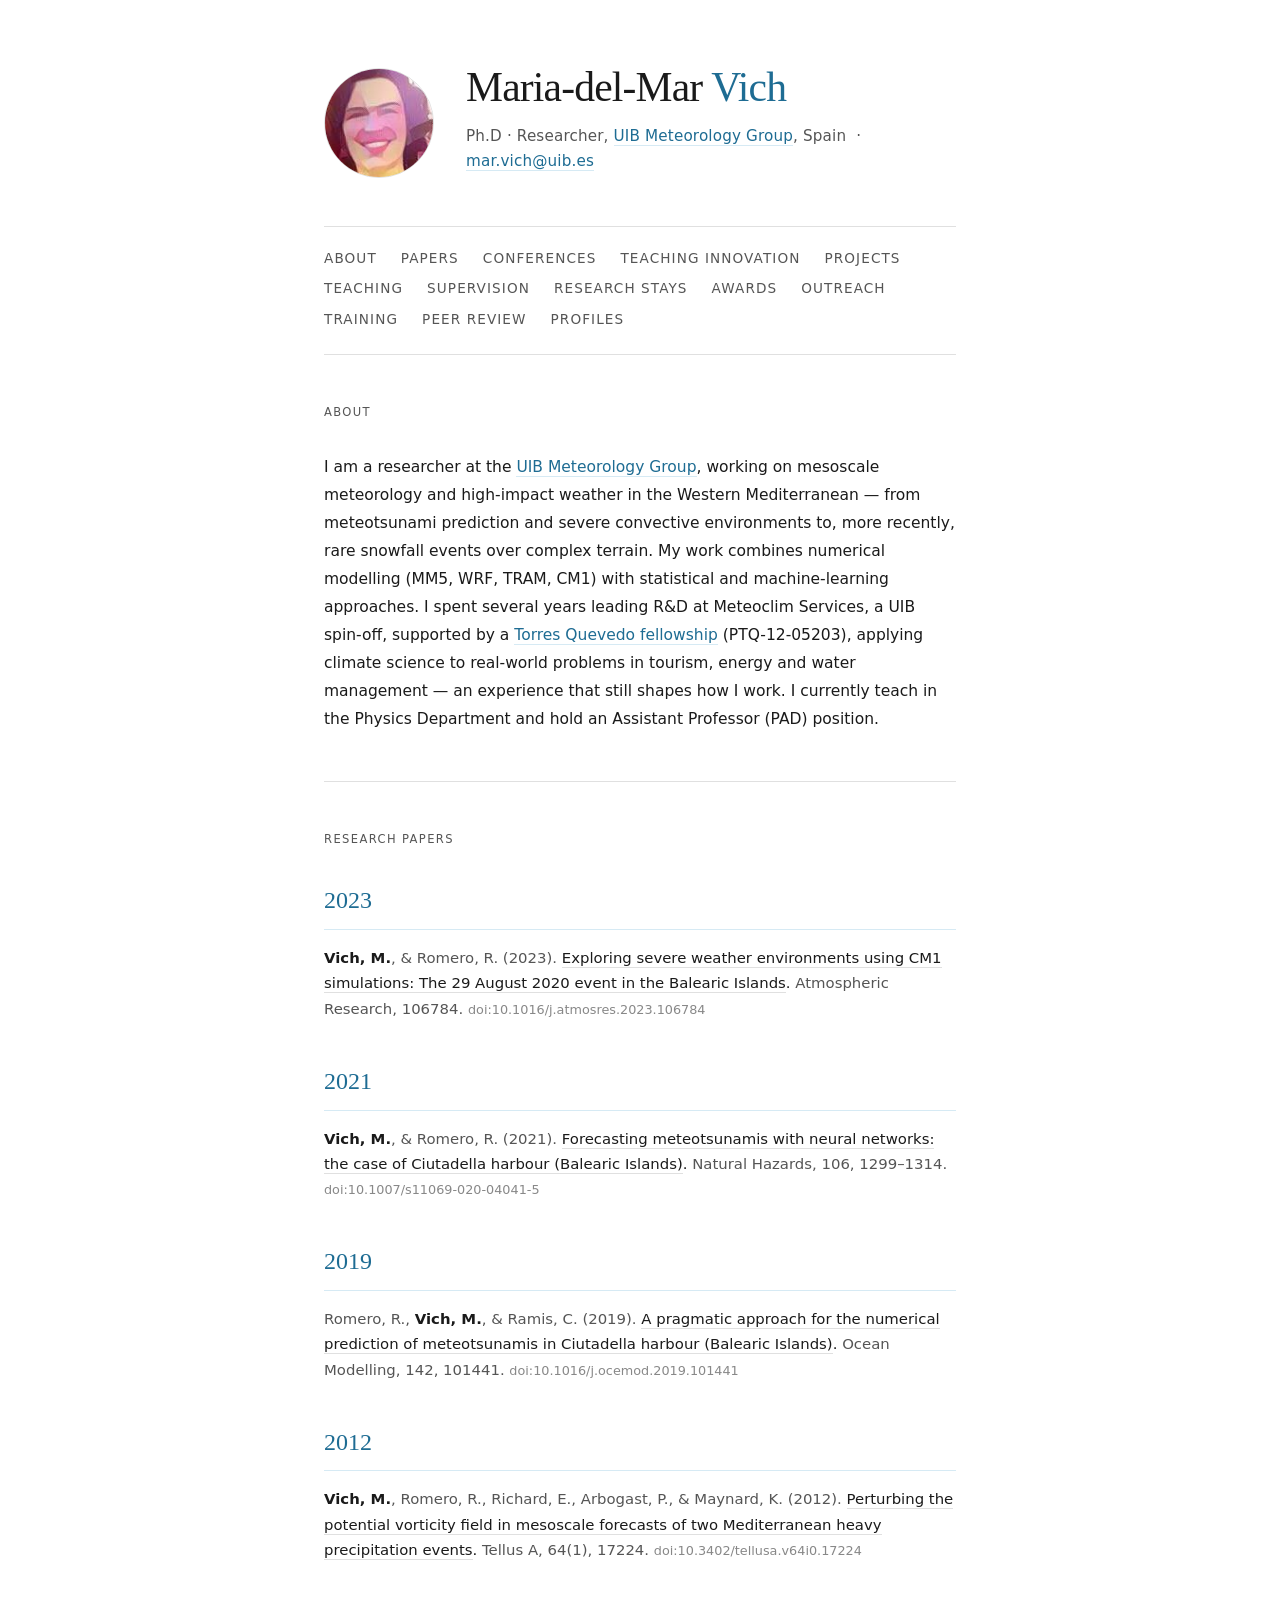
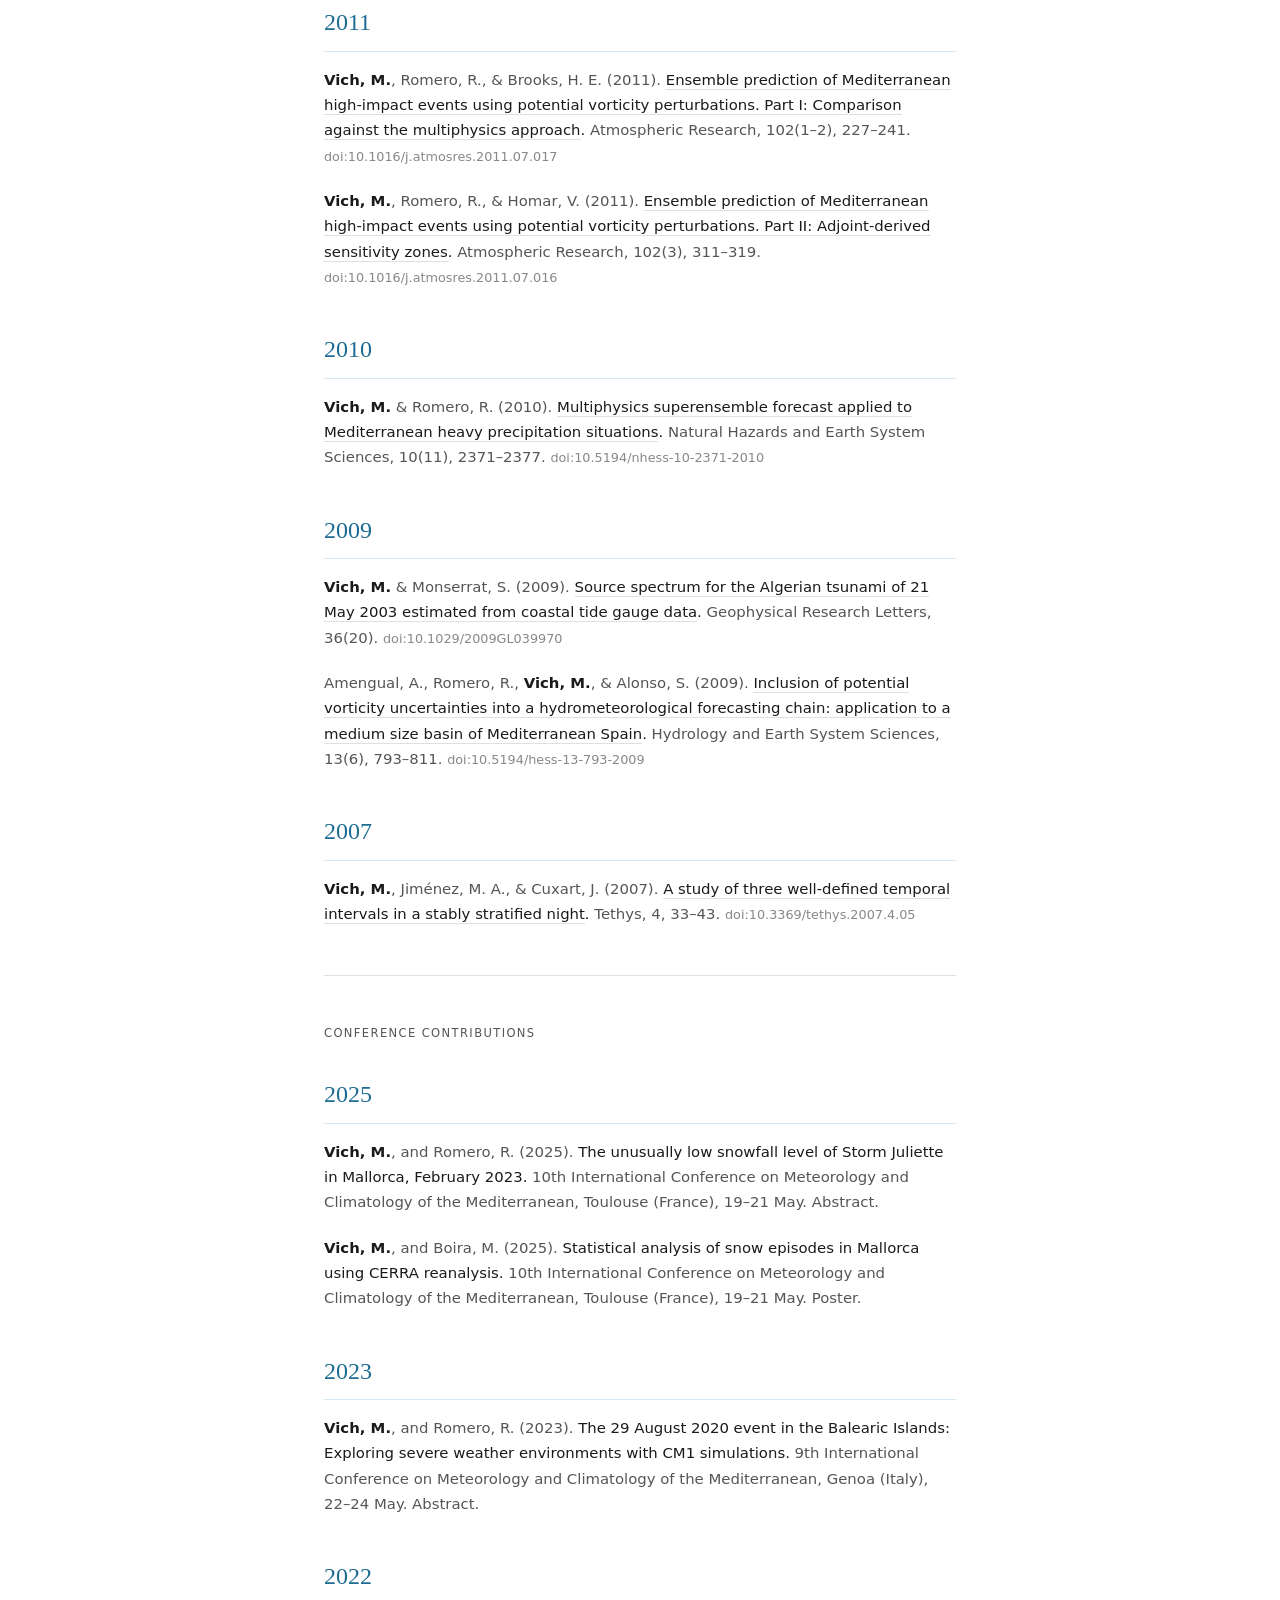
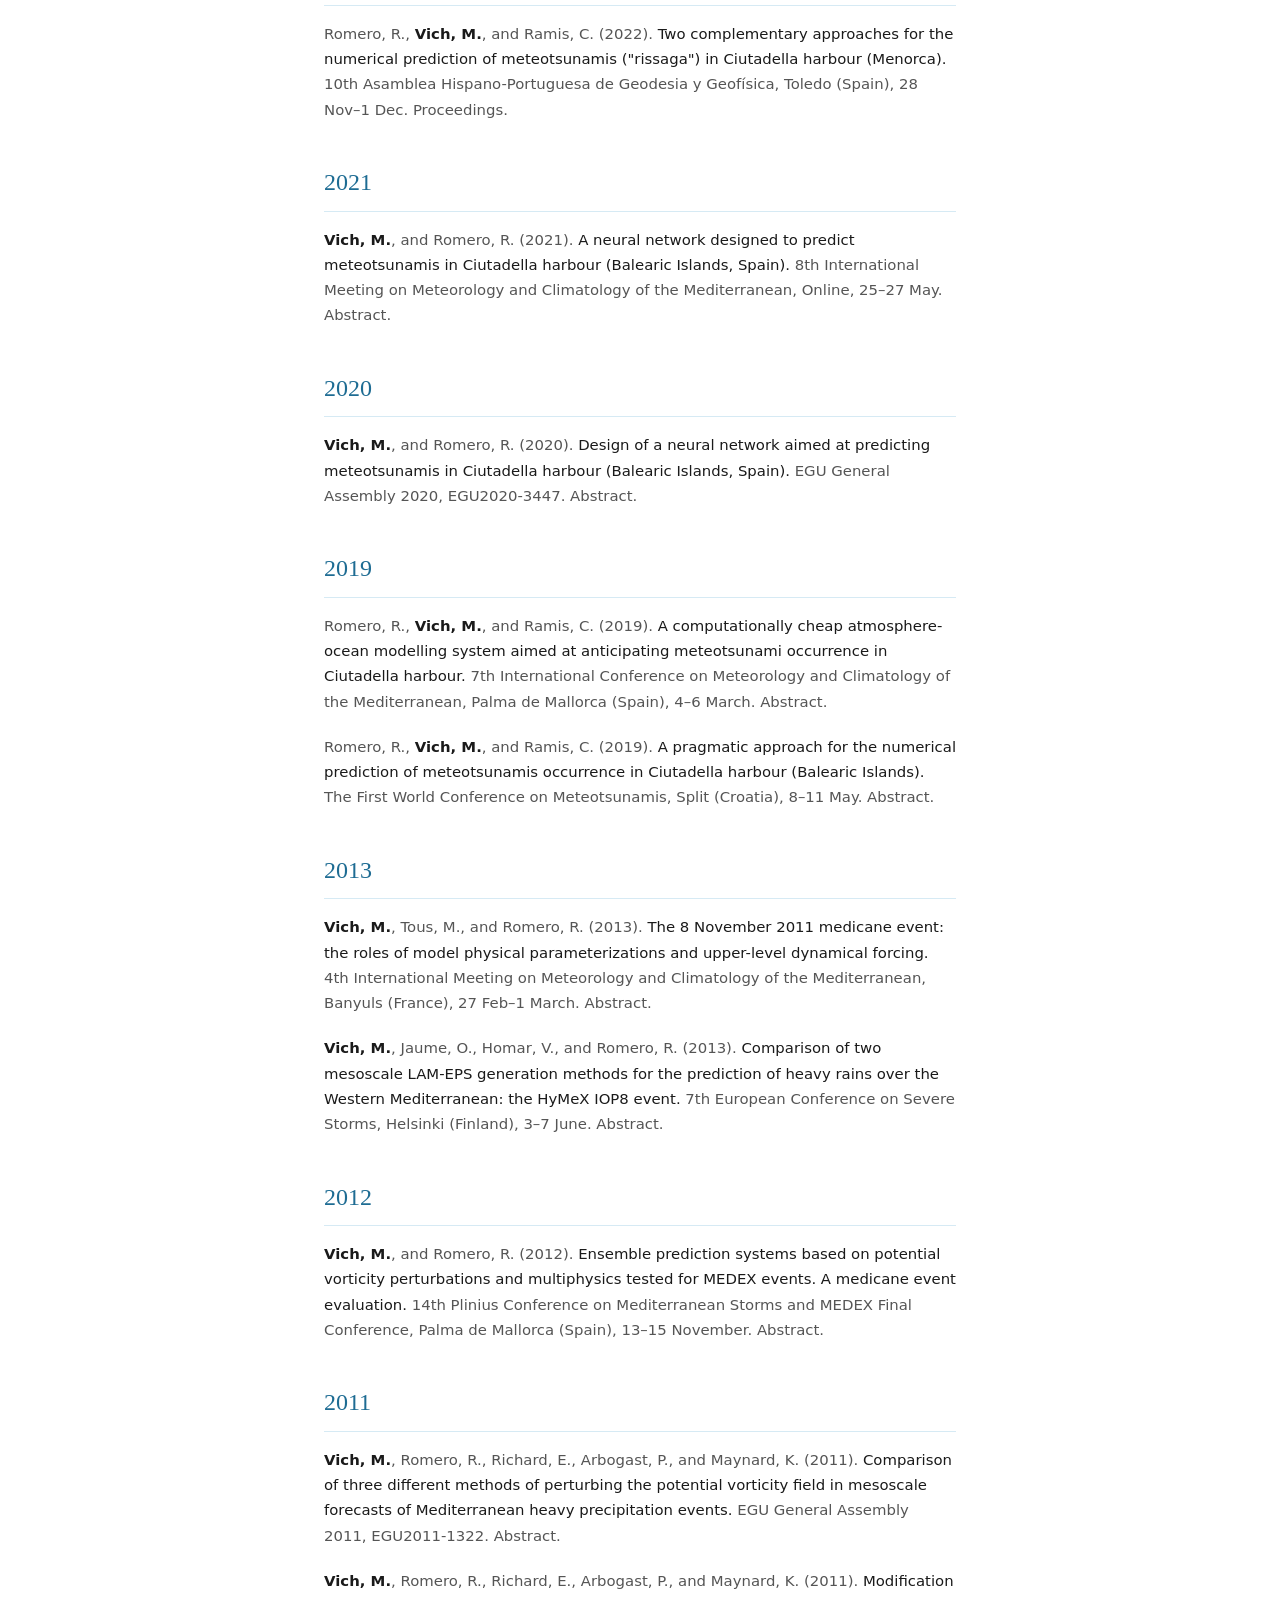
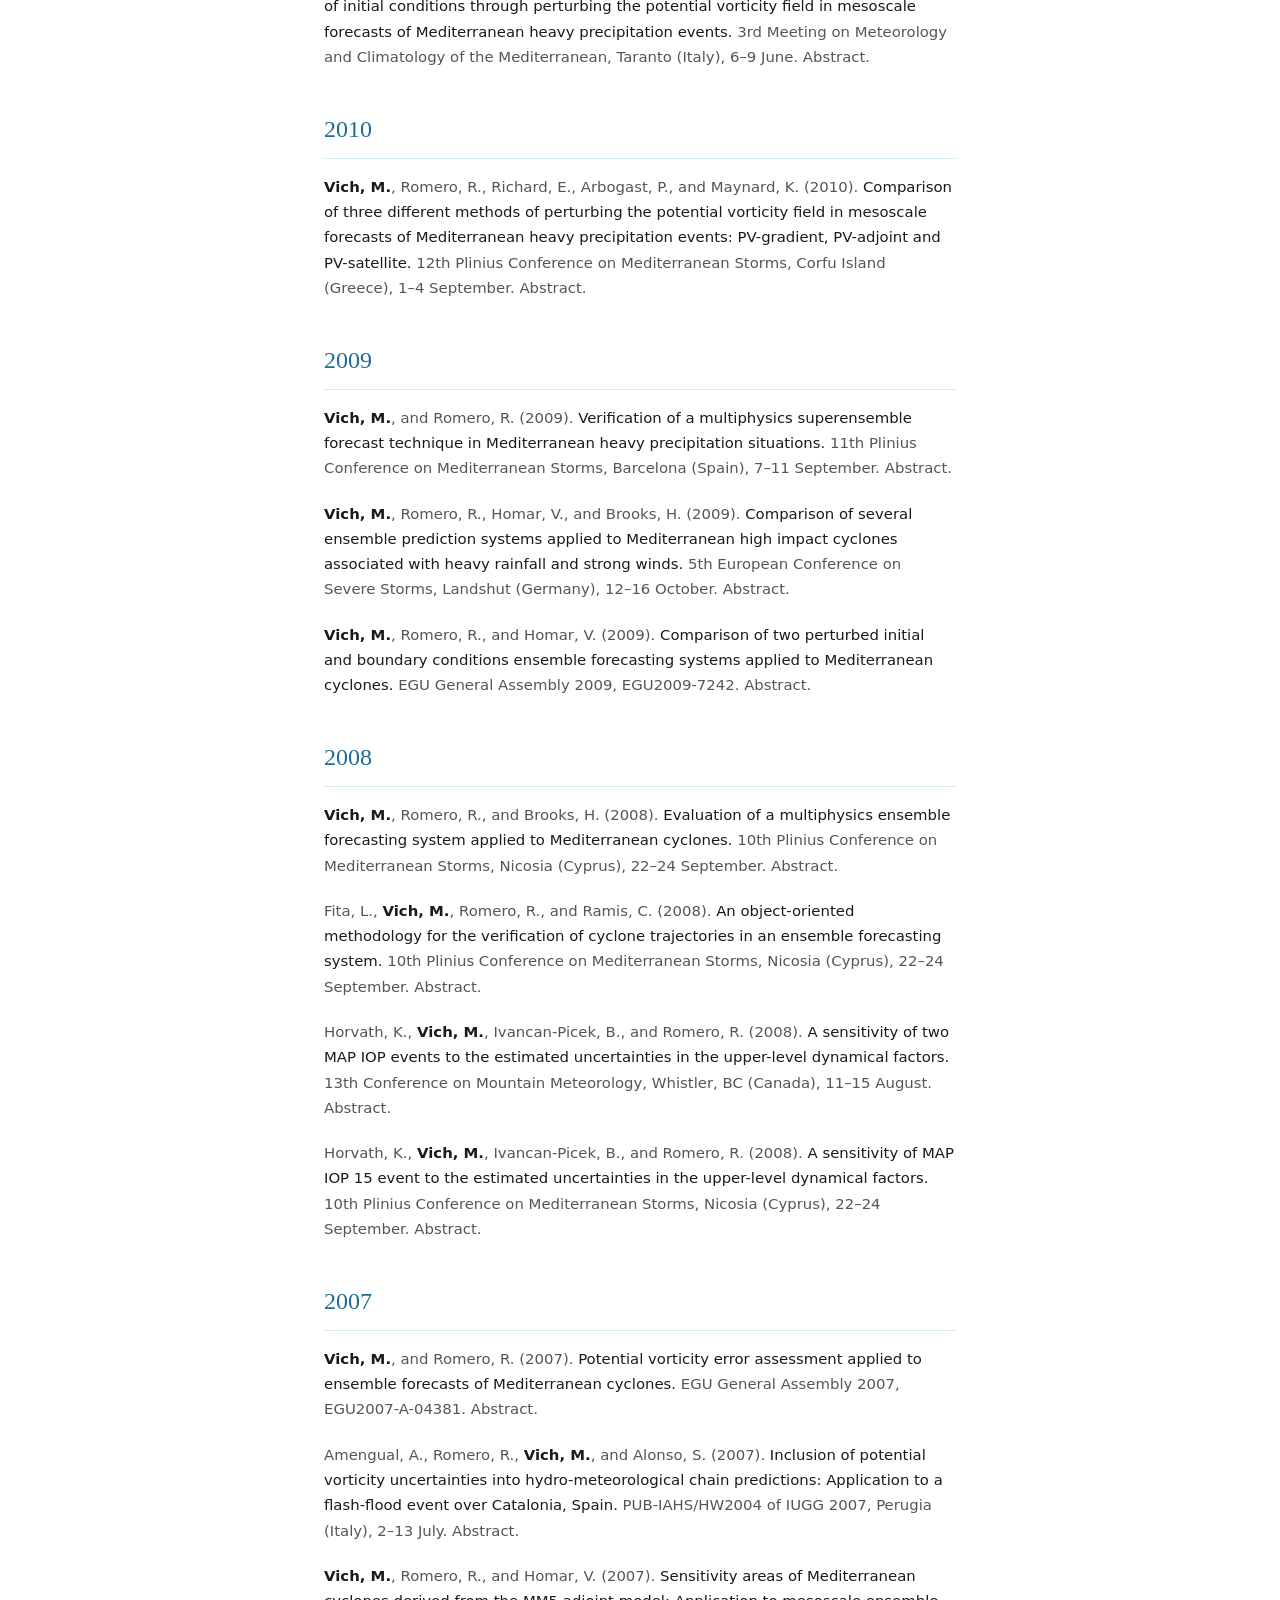
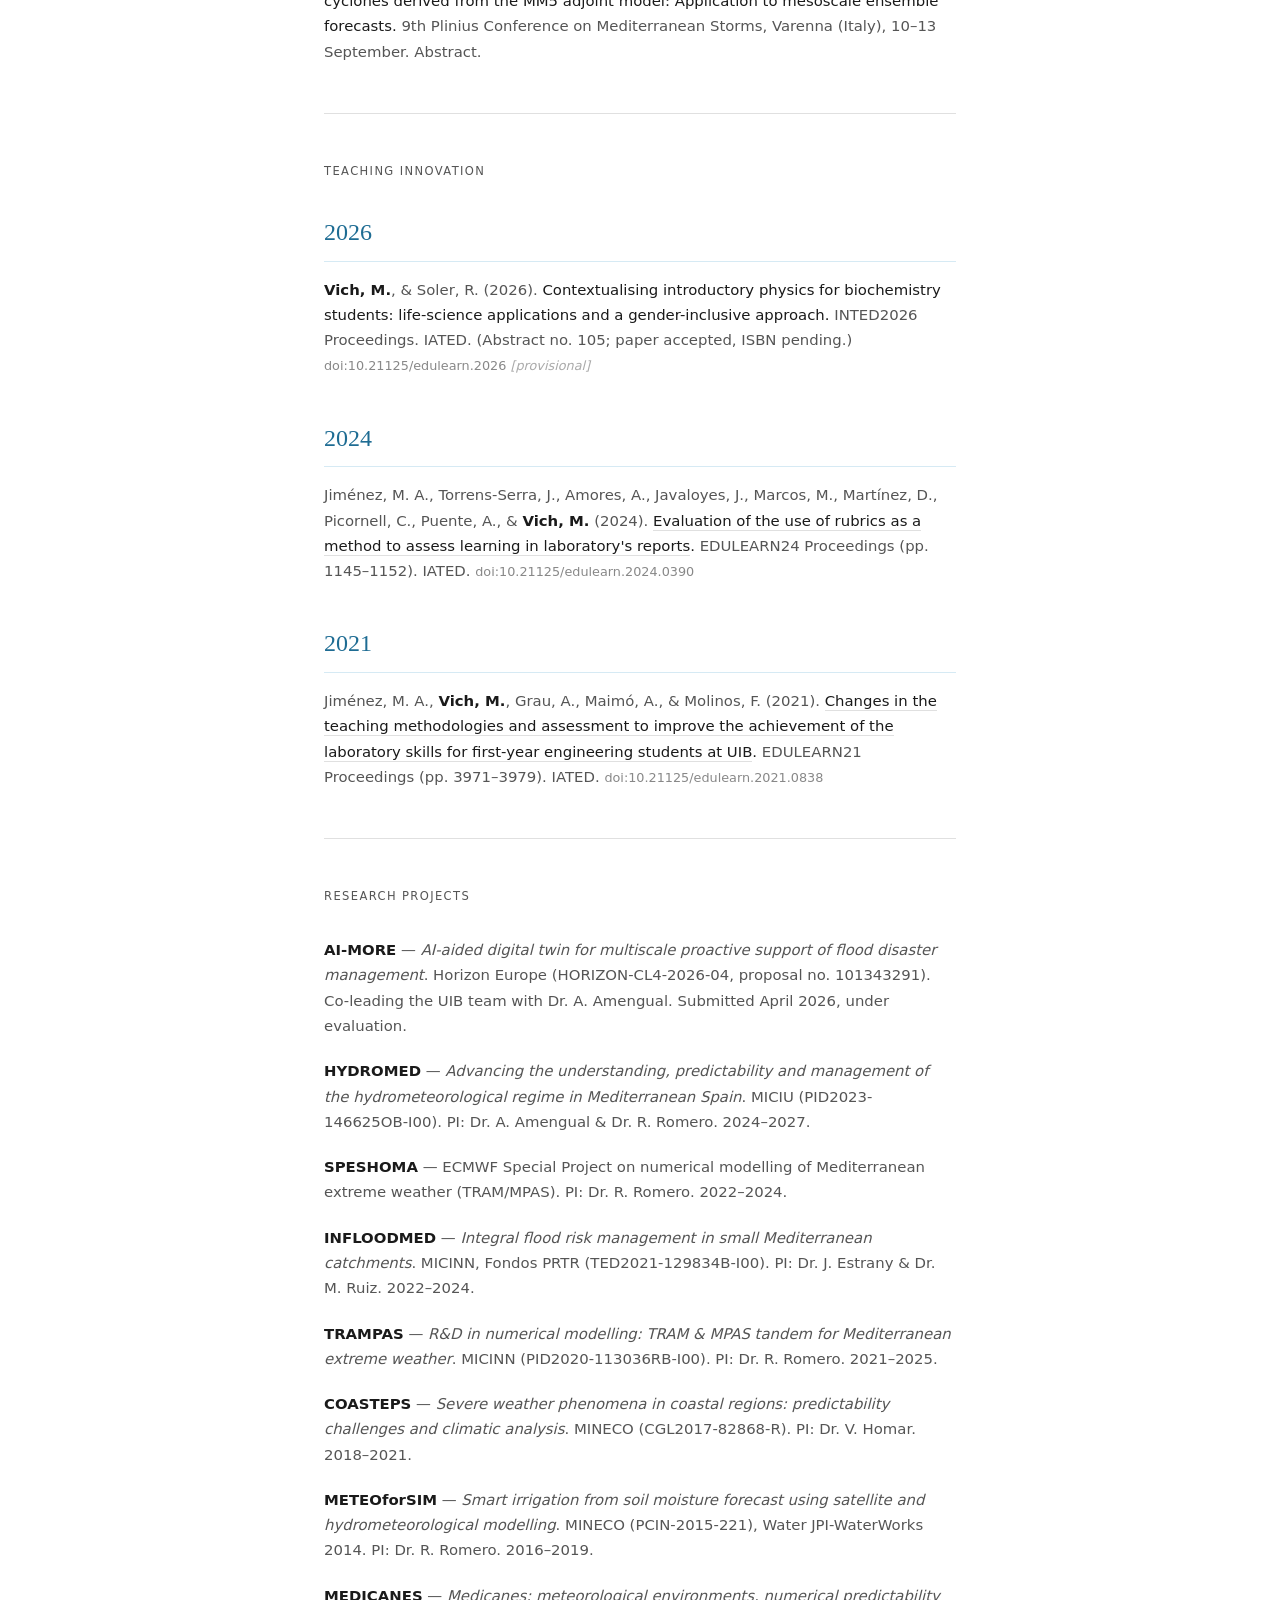
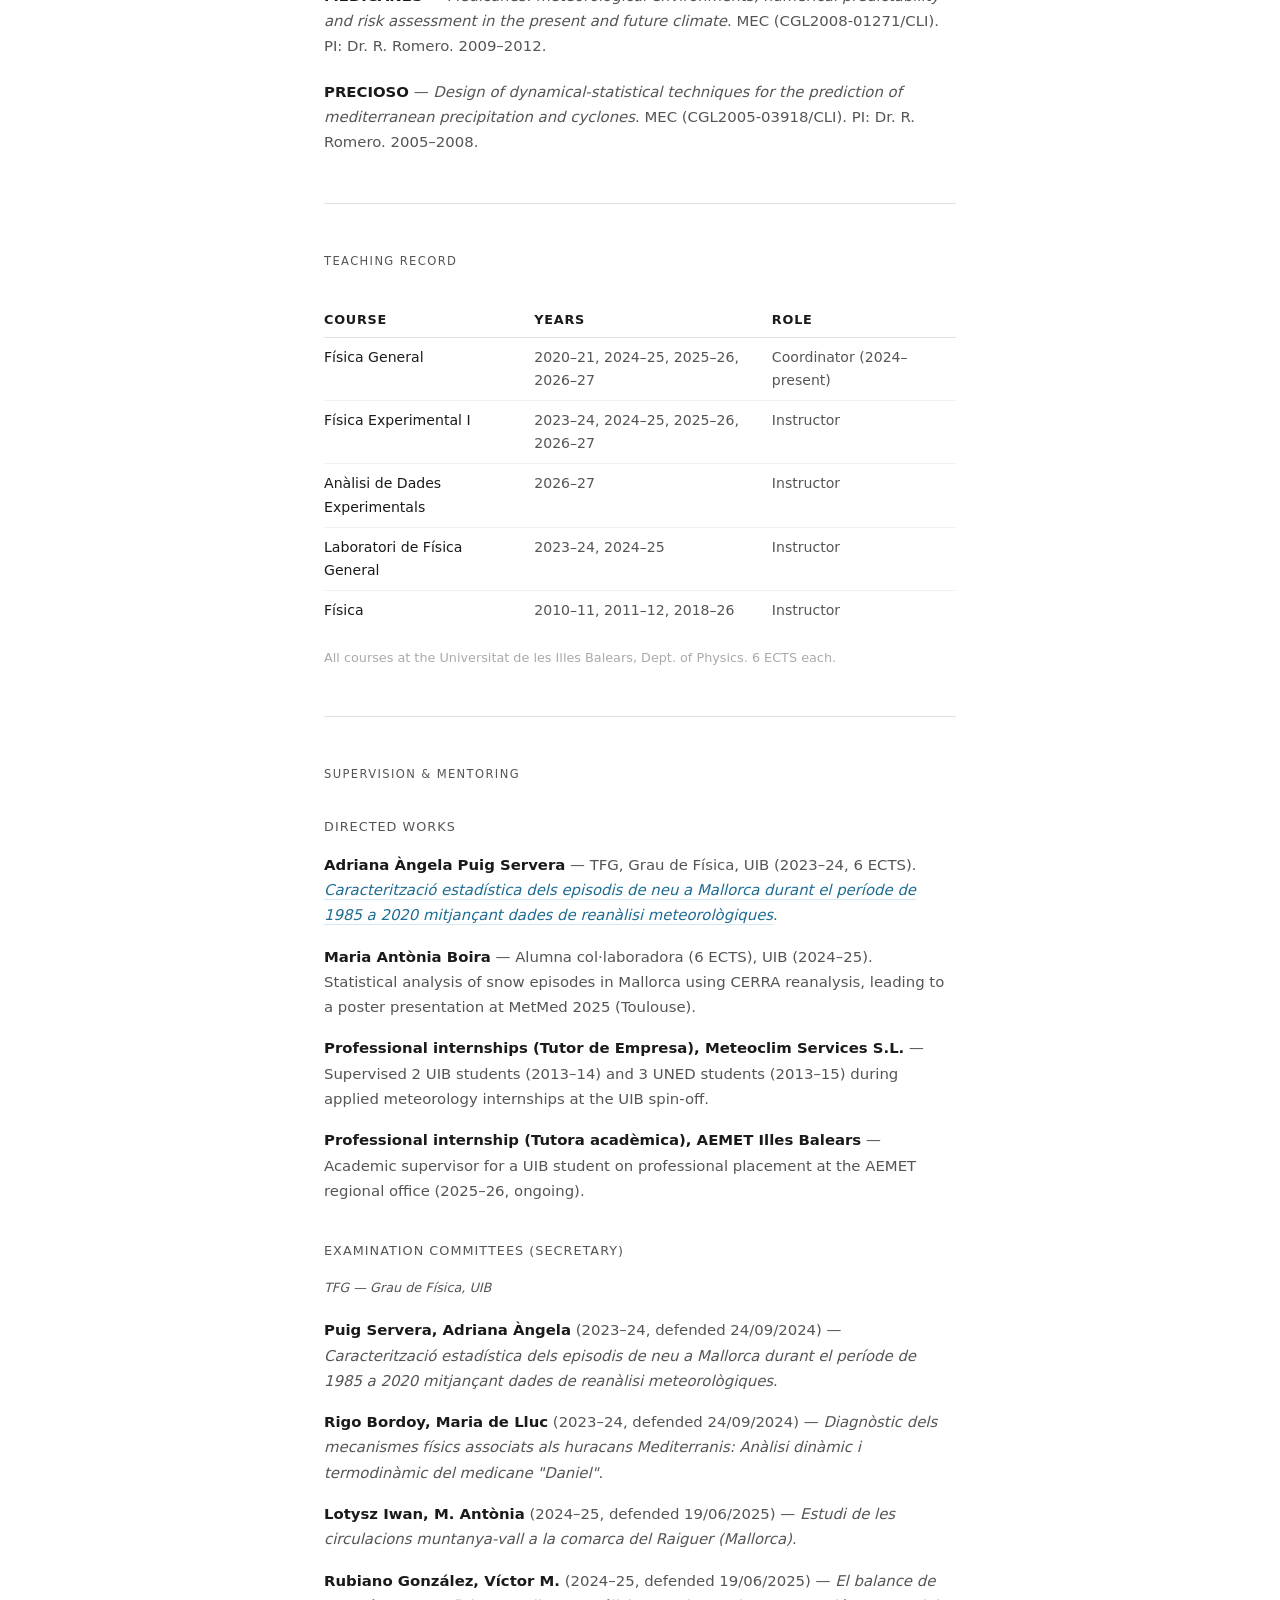
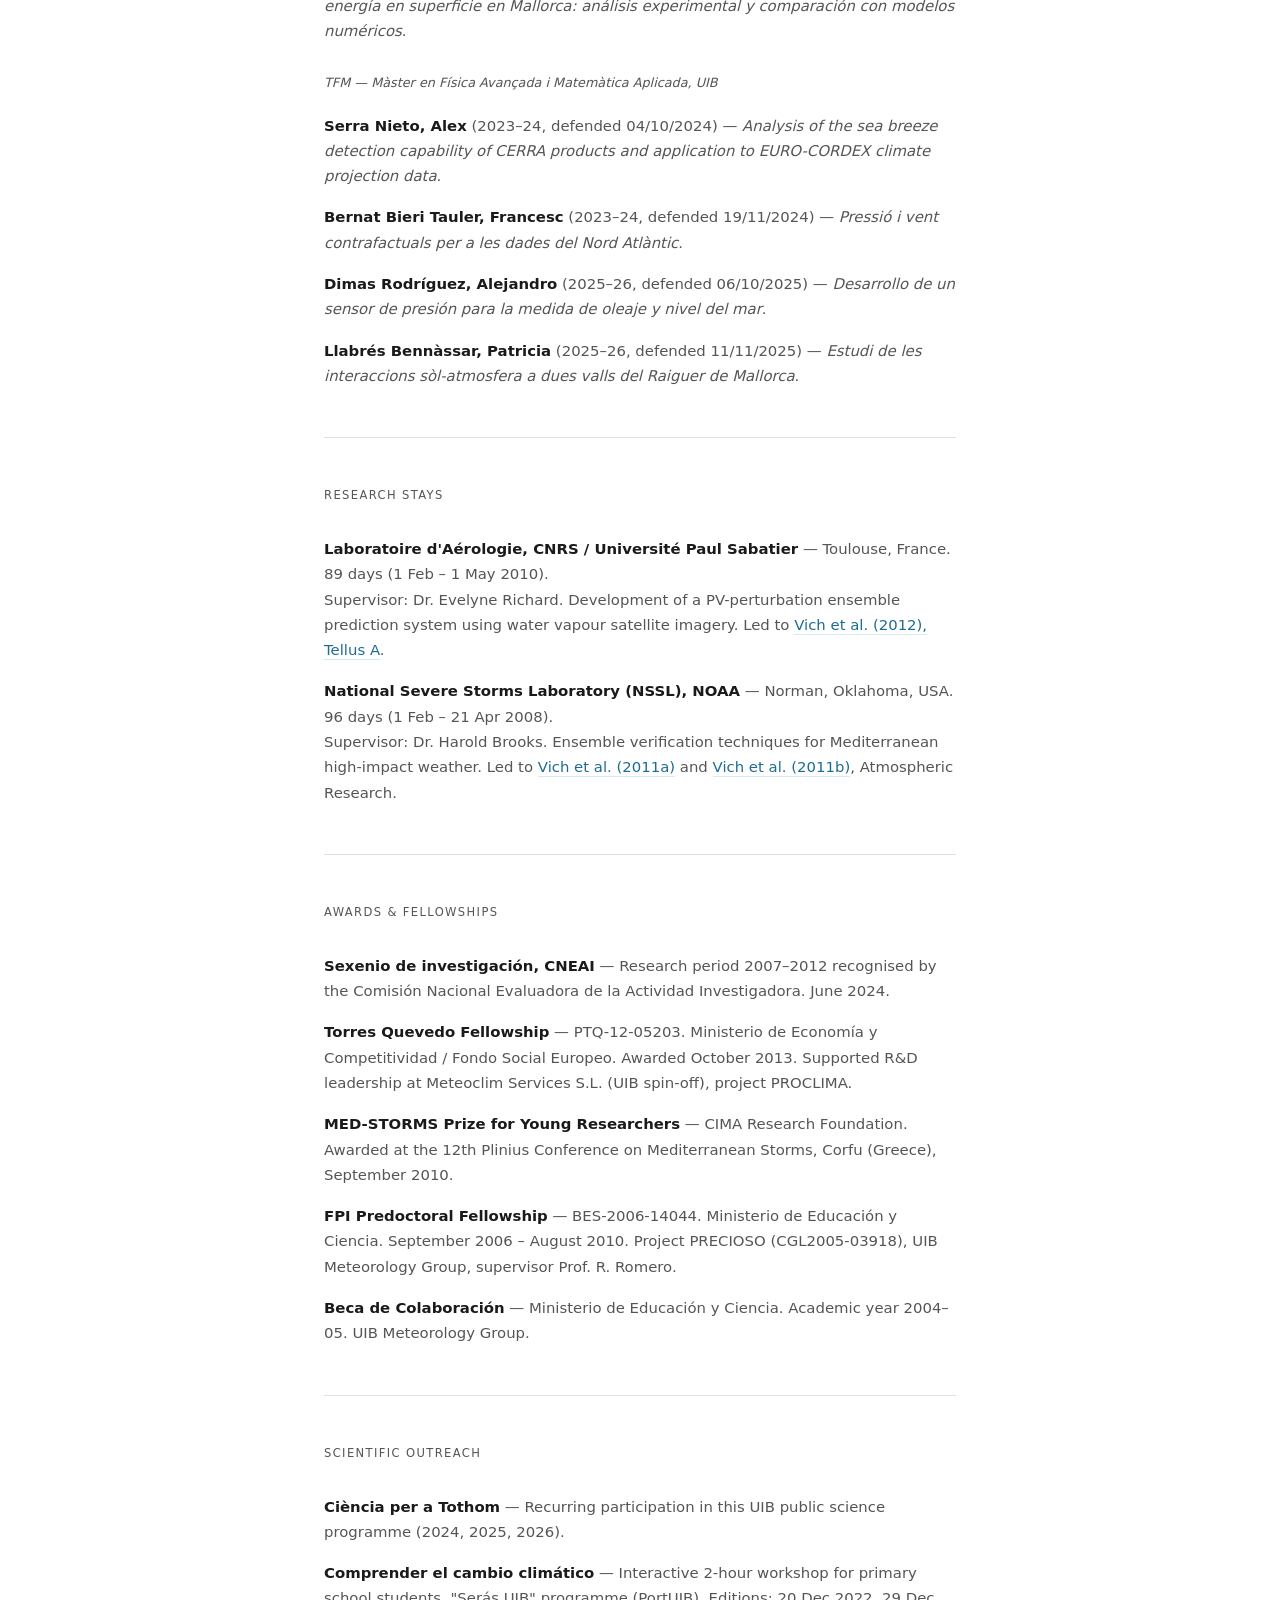
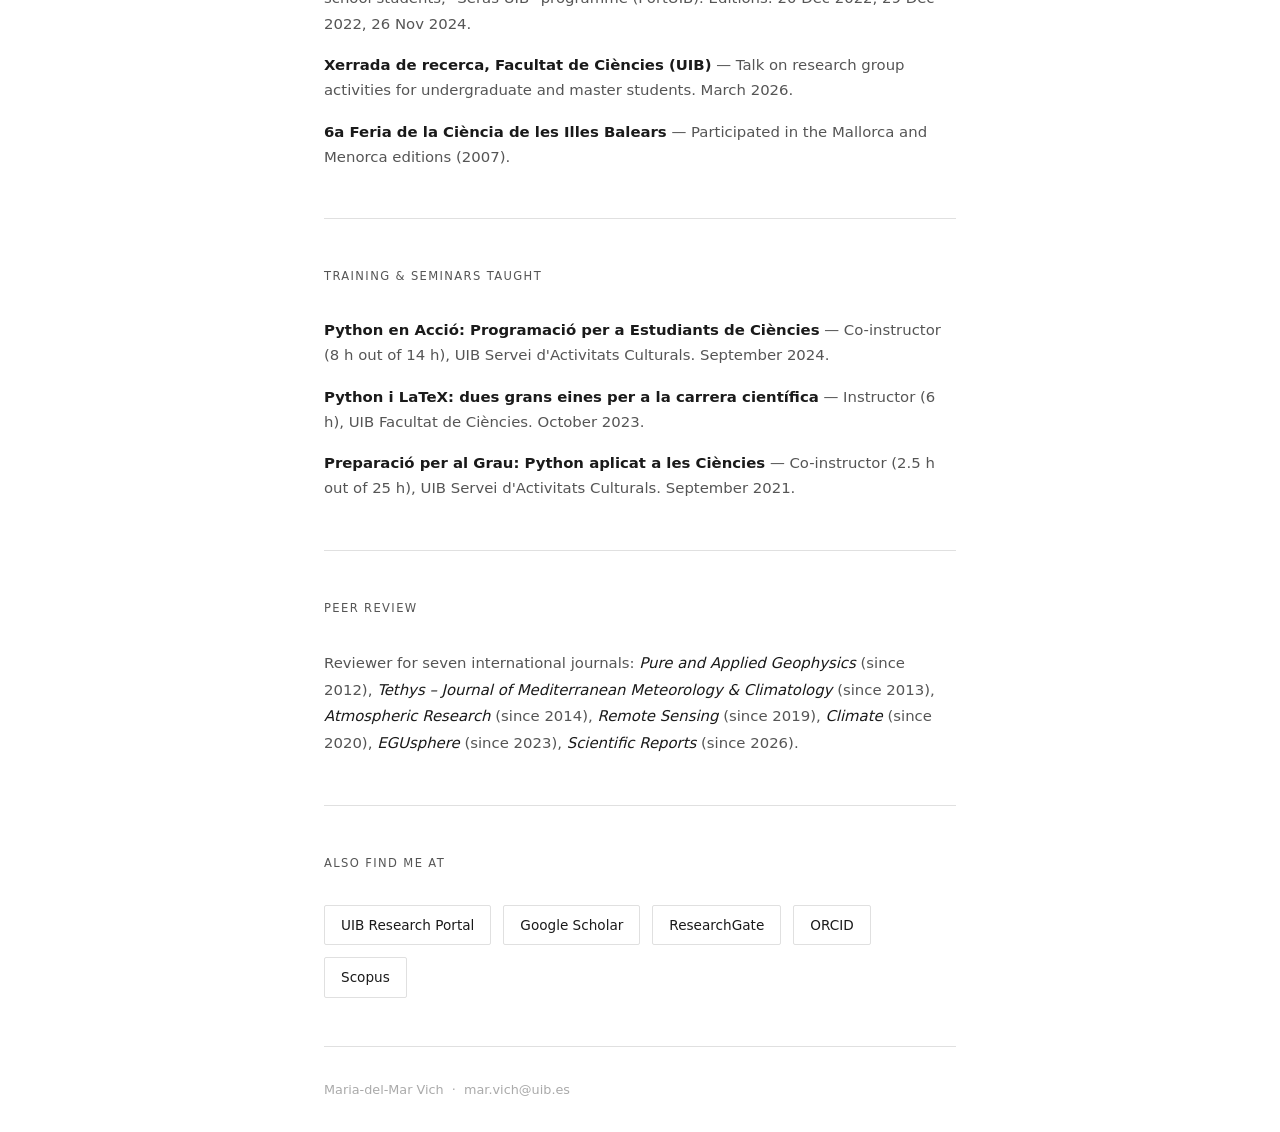
==== commit 4a5416ac: "Enhance index.html with links and new sections Updated the 'About' section with links to the UIB Met" ====
--- a/index.html
+++ b/index.html
@@ -309,7 +309,7 @@
   <section class="section" id="about">
     <p class="section-label">About</p>
     <p class="about-text">
-      I am a researcher at the UIB Meteorology Group, working on mesoscale meteorology and high-impact weather in the Western Mediterranean — from meteotsunami prediction and severe convective environments to, more recently, rare snowfall events over complex terrain. My work combines numerical modelling (MM5, WRF, TRAM, CM1) with statistical and machine-learning approaches. I spent several years leading R&amp;D at Meteoclim Services, a UIB spin-off, supported by a Torres Quevedo fellowship, applying climate science to real-world problems in tourism, energy and water management — an experience that still shapes how I work. I currently teach in the Physics Department and hold an Assistant Professor (PAD) position.
+      I am a researcher at the <a href="https://meteo.uib.es/" target="_blank">UIB Meteorology Group</a>, working on mesoscale meteorology and high-impact weather in the Western Mediterranean — from meteotsunami prediction and severe convective environments to, more recently, rare snowfall events over complex terrain. My work combines numerical modelling (MM5, WRF, TRAM, CM1) with statistical and machine-learning approaches. I spent several years leading R&amp;D at Meteoclim Services, a UIB spin-off, supported by a <a href="https://www.aei.gob.es/en/projects-grants/grants-contracts/torres-quevedo-grants" target="_blank">Torres Quevedo fellowship</a> (PTQ-12-05203), applying climate science to real-world problems in tourism, energy and water management — an experience that still shapes how I work. I currently teach in the Physics Department and hold an Assistant Professor (PAD) position.
     </p>
   </section>
 
@@ -714,6 +714,8 @@
   <section class="section" id="supervision">
     <p class="section-label">Supervision &amp; mentoring</p>
 
+    <p style="font-size:0.8rem; text-transform:uppercase; letter-spacing:0.08em; color:var(--ink-light); margin-bottom:16px;">Directed works</p>
+
     <div class="item">
       <strong>Adriana Àngela Puig Servera</strong> — TFG, Grau de Física, UIB (2023–24, 6 ECTS).<br>
       <em><a href="https://dspace.uib.es/xmlui/handle/11201/167043" target="_blank">Caracterització estadística dels episodis de neu a Mallorca durant el període de 1985 a 2020 mitjançant dades de reanàlisi meteorològiques</a></em>.
@@ -727,6 +729,38 @@
     </div>
     <div class="item">
       <strong>Professional internship (Tutora acadèmica), AEMET Illes Balears</strong> — Academic supervisor for a UIB student on professional placement at the AEMET regional office (2025–26, ongoing).
+    </div>
+
+    <p style="font-size:0.8rem; text-transform:uppercase; letter-spacing:0.08em; color:var(--ink-light); margin-bottom:16px; margin-top:36px;">Examination committees (secretary)</p>
+
+    <p style="font-size:0.8rem; color:var(--ink-light); margin-bottom:20px; font-style:italic;">TFG — Grau de Física, UIB</p>
+
+    <div class="item">
+      <strong>Puig Servera, Adriana Àngela</strong> (2023–24, defended 24/09/2024) — <em>Caracterització estadística dels episodis de neu a Mallorca durant el període de 1985 a 2020 mitjançant dades de reanàlisi meteorològiques</em>.
+    </div>
+    <div class="item">
+      <strong>Rigo Bordoy, Maria de Lluc</strong> (2023–24, defended 24/09/2024) — <em>Diagnòstic dels mecanismes físics associats als huracans Mediterranis: Anàlisi dinàmic i termodinàmic del medicane "Daniel"</em>.
+    </div>
+    <div class="item">
+      <strong>Lotysz Iwan, M. Antònia</strong> (2024–25, defended 19/06/2025) — <em>Estudi de les circulacions muntanya-vall a la comarca del Raiguer (Mallorca)</em>.
+    </div>
+    <div class="item">
+      <strong>Rubiano González, Víctor M.</strong> (2024–25, defended 19/06/2025) — <em>El balance de energía en superficie en Mallorca: análisis experimental y comparación con modelos numéricos</em>.
+    </div>
+
+    <p style="font-size:0.8rem; color:var(--ink-light); margin-bottom:20px; margin-top:28px; font-style:italic;">TFM — Màster en Física Avançada i Matemàtica Aplicada, UIB</p>
+
+    <div class="item">
+      <strong>Serra Nieto, Alex</strong> (2023–24, defended 04/10/2024) — <em>Analysis of the sea breeze detection capability of CERRA products and application to EURO-CORDEX climate projection data</em>.
+    </div>
+    <div class="item">
+      <strong>Bernat Bieri Tauler, Francesc</strong> (2023–24, defended 19/11/2024) — <em>Pressió i vent contrafactuals per a les dades del Nord Atlàntic</em>.
+    </div>
+    <div class="item">
+      <strong>Dimas Rodríguez, Alejandro</strong> (2025–26, defended 06/10/2025) — <em>Desarrollo de un sensor de presión para la medida de oleaje y nivel del mar</em>.
+    </div>
+    <div class="item">
+      <strong>Llabrés Bennàssar, Patricia</strong> (2025–26, defended 11/11/2025) — <em>Estudi de les interaccions sòl-atmosfera a dues valls del Raiguer de Mallorca</em>.
     </div>
 
   </section>
@@ -761,6 +795,9 @@
     </div>
     <div class="item">
       <strong>FPI Predoctoral Fellowship</strong> — BES-2006-14044. Ministerio de Educación y Ciencia. September 2006 – August 2010. Project PRECIOSO (CGL2005-03918), UIB Meteorology Group, supervisor Prof. R. Romero.
+    </div>
+    <div class="item">
+      <strong>Beca de Colaboración</strong> — Ministerio de Educación y Ciencia. Academic year 2004–05. UIB Meteorology Group.
     </div>
 
   </section>
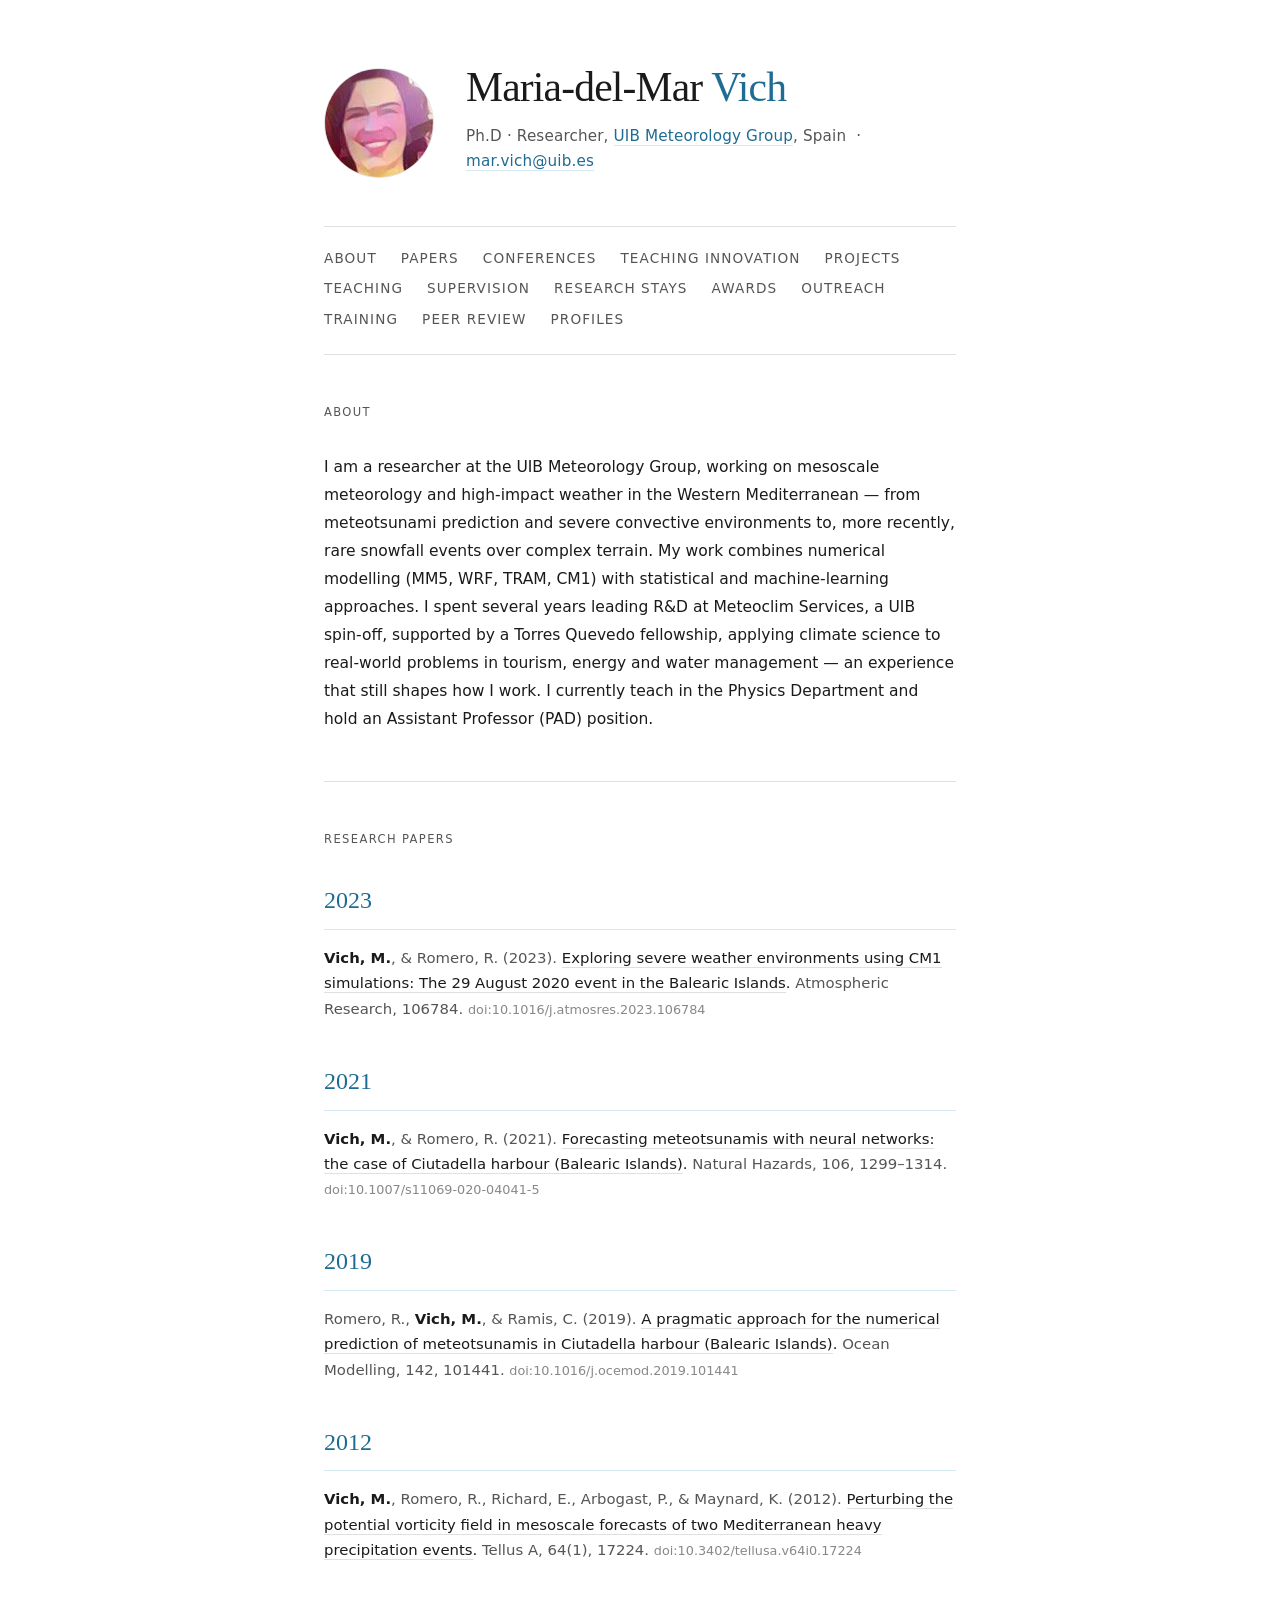
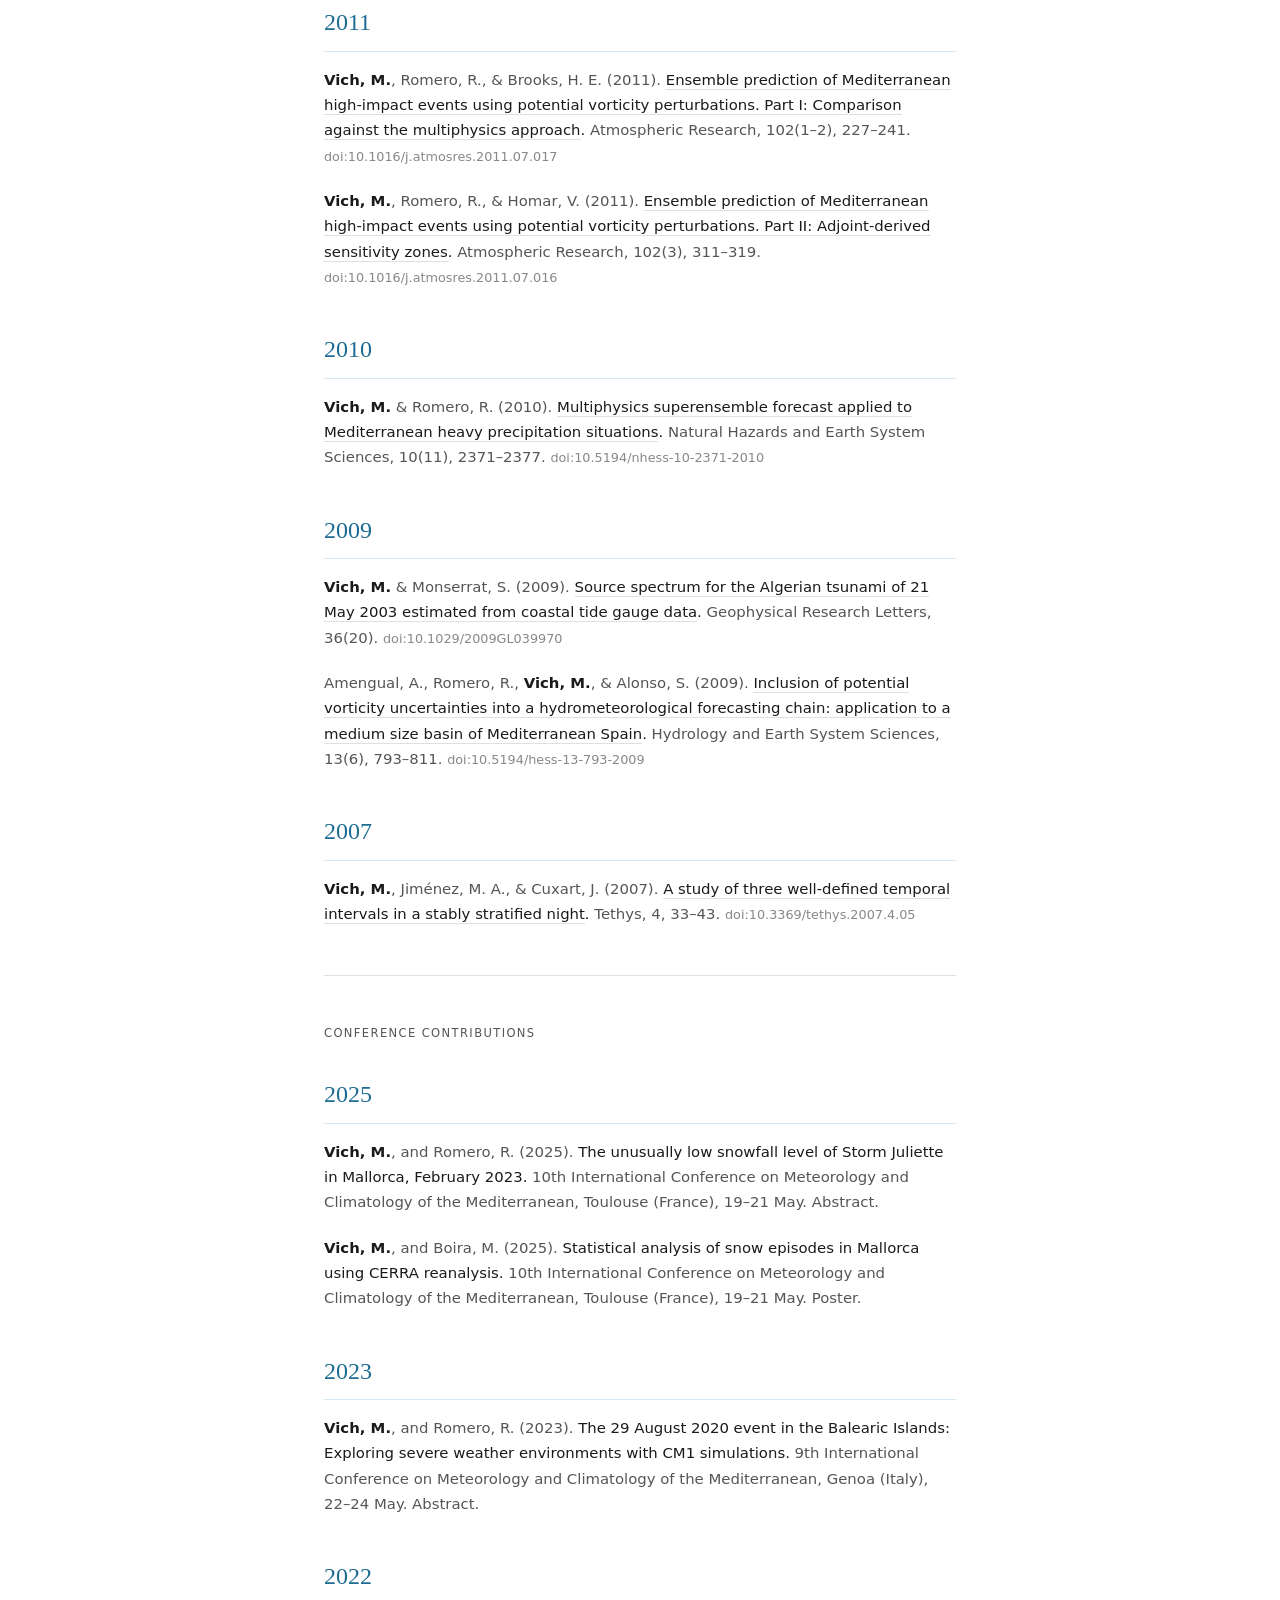
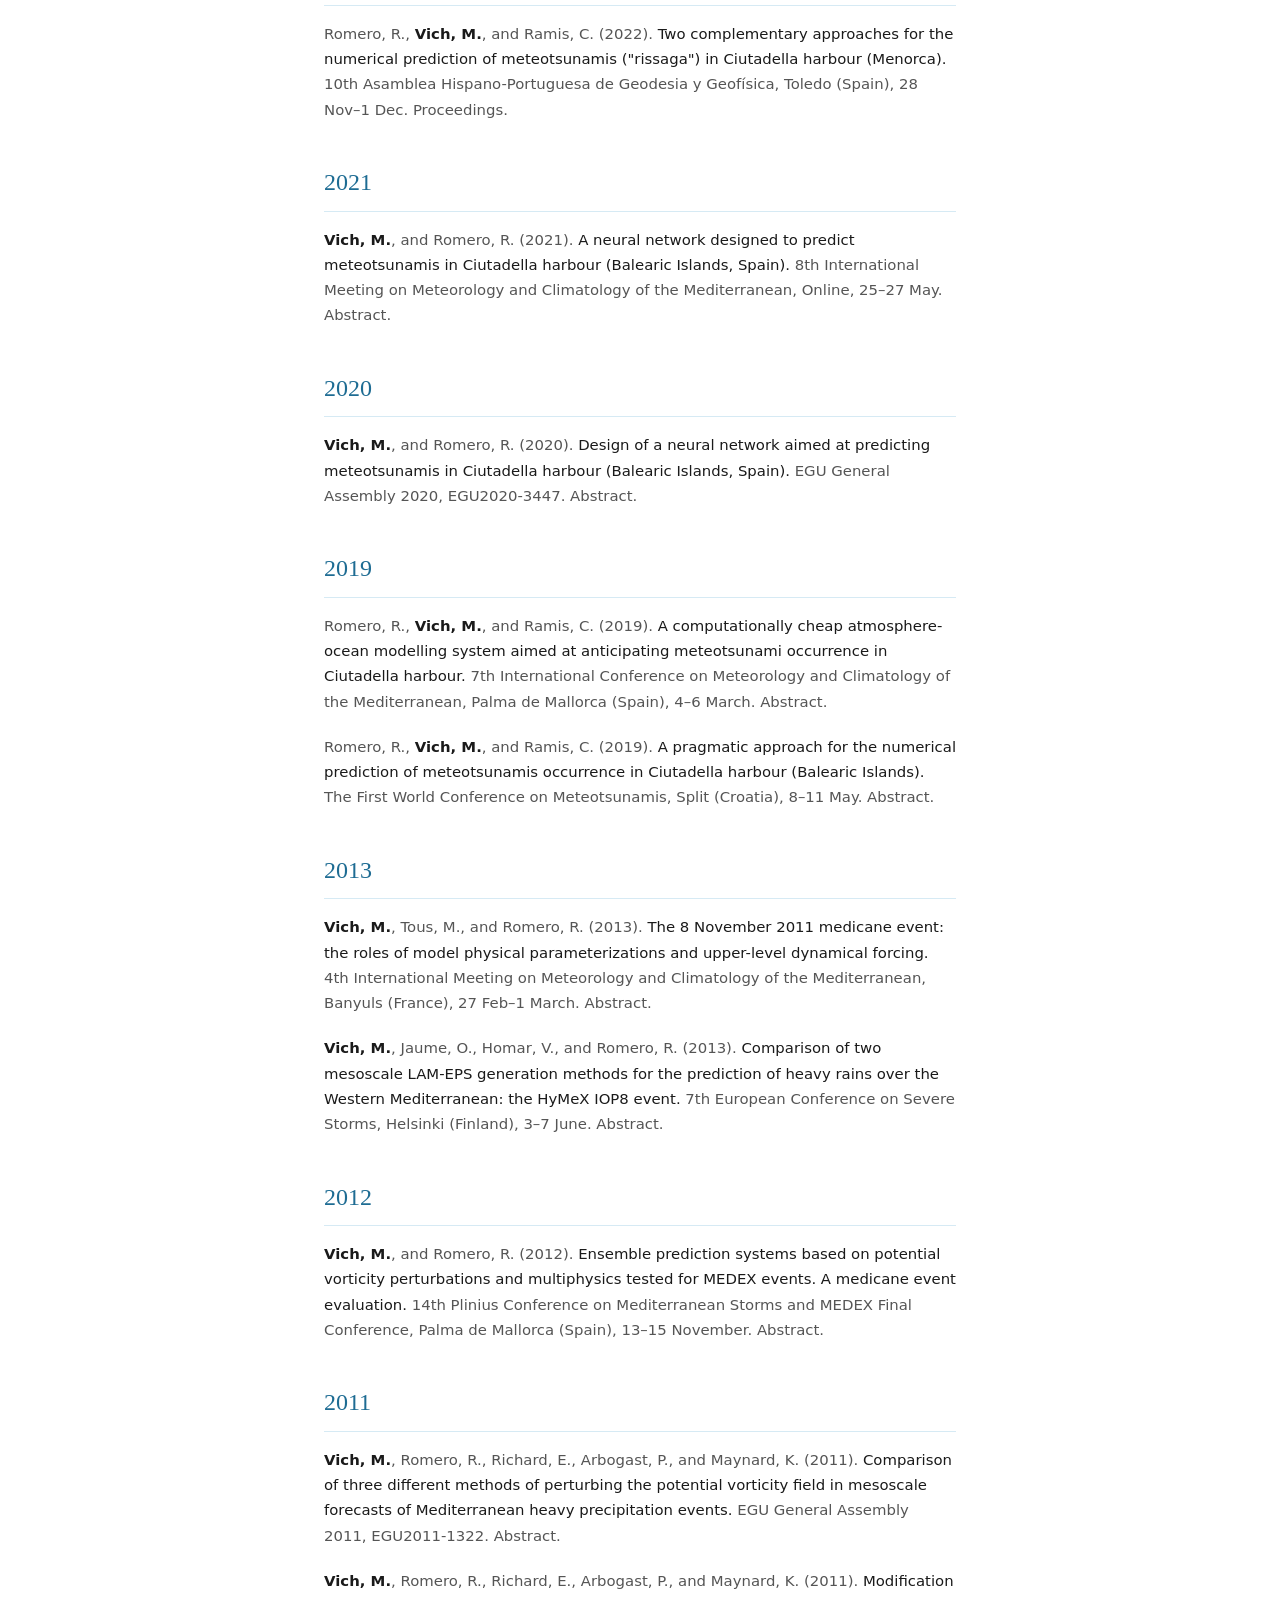
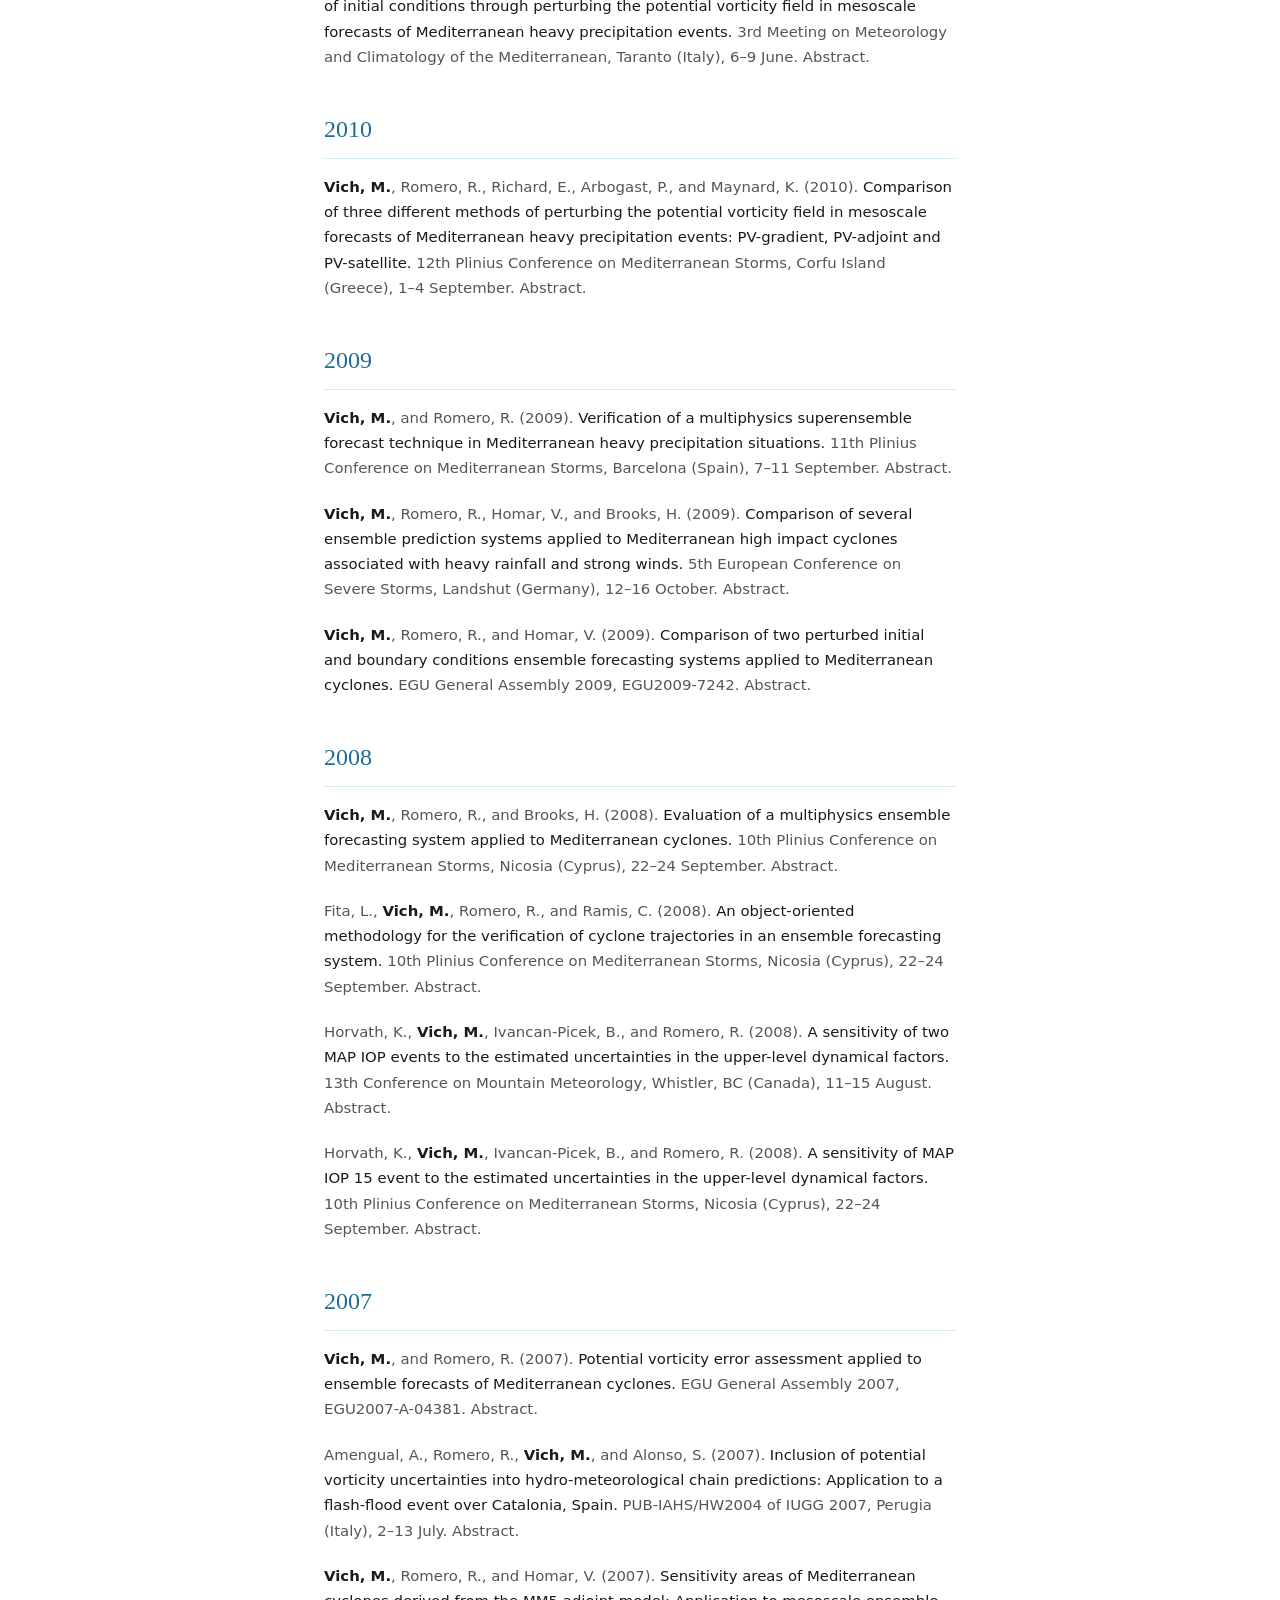
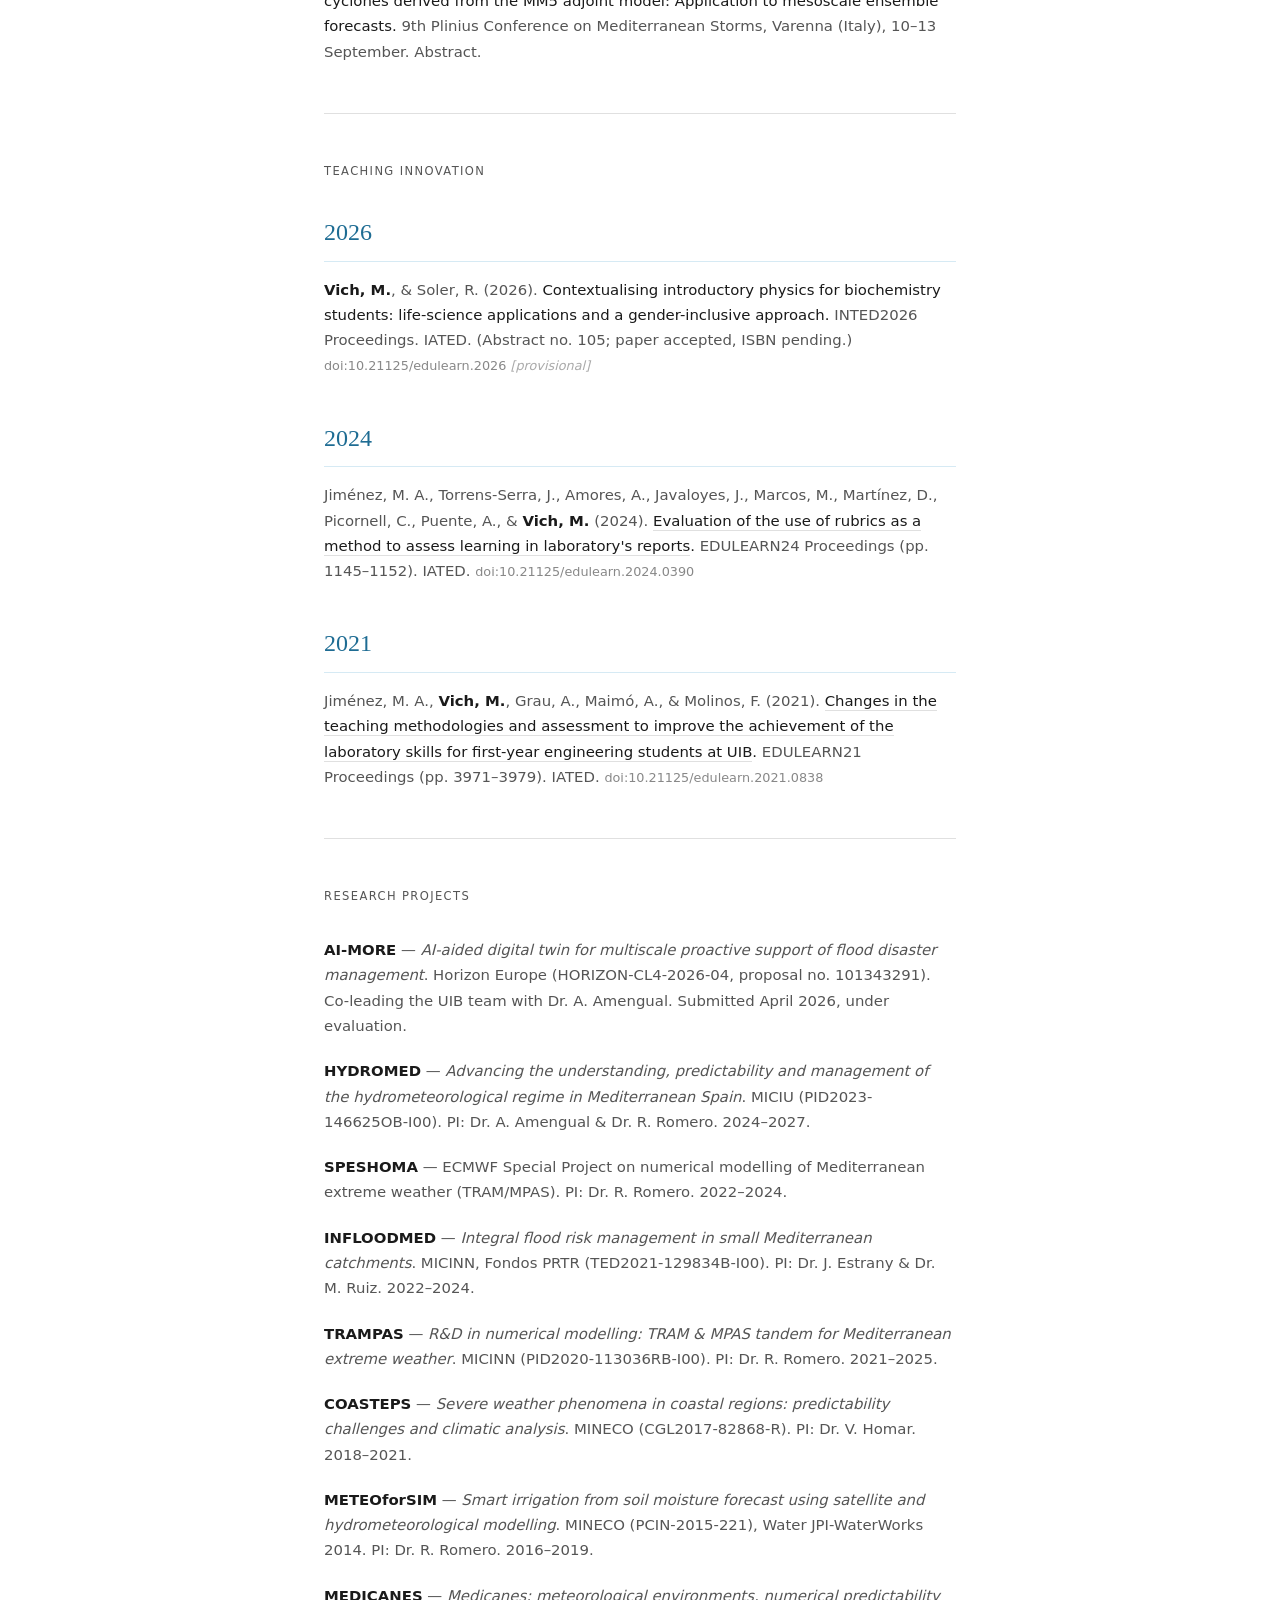
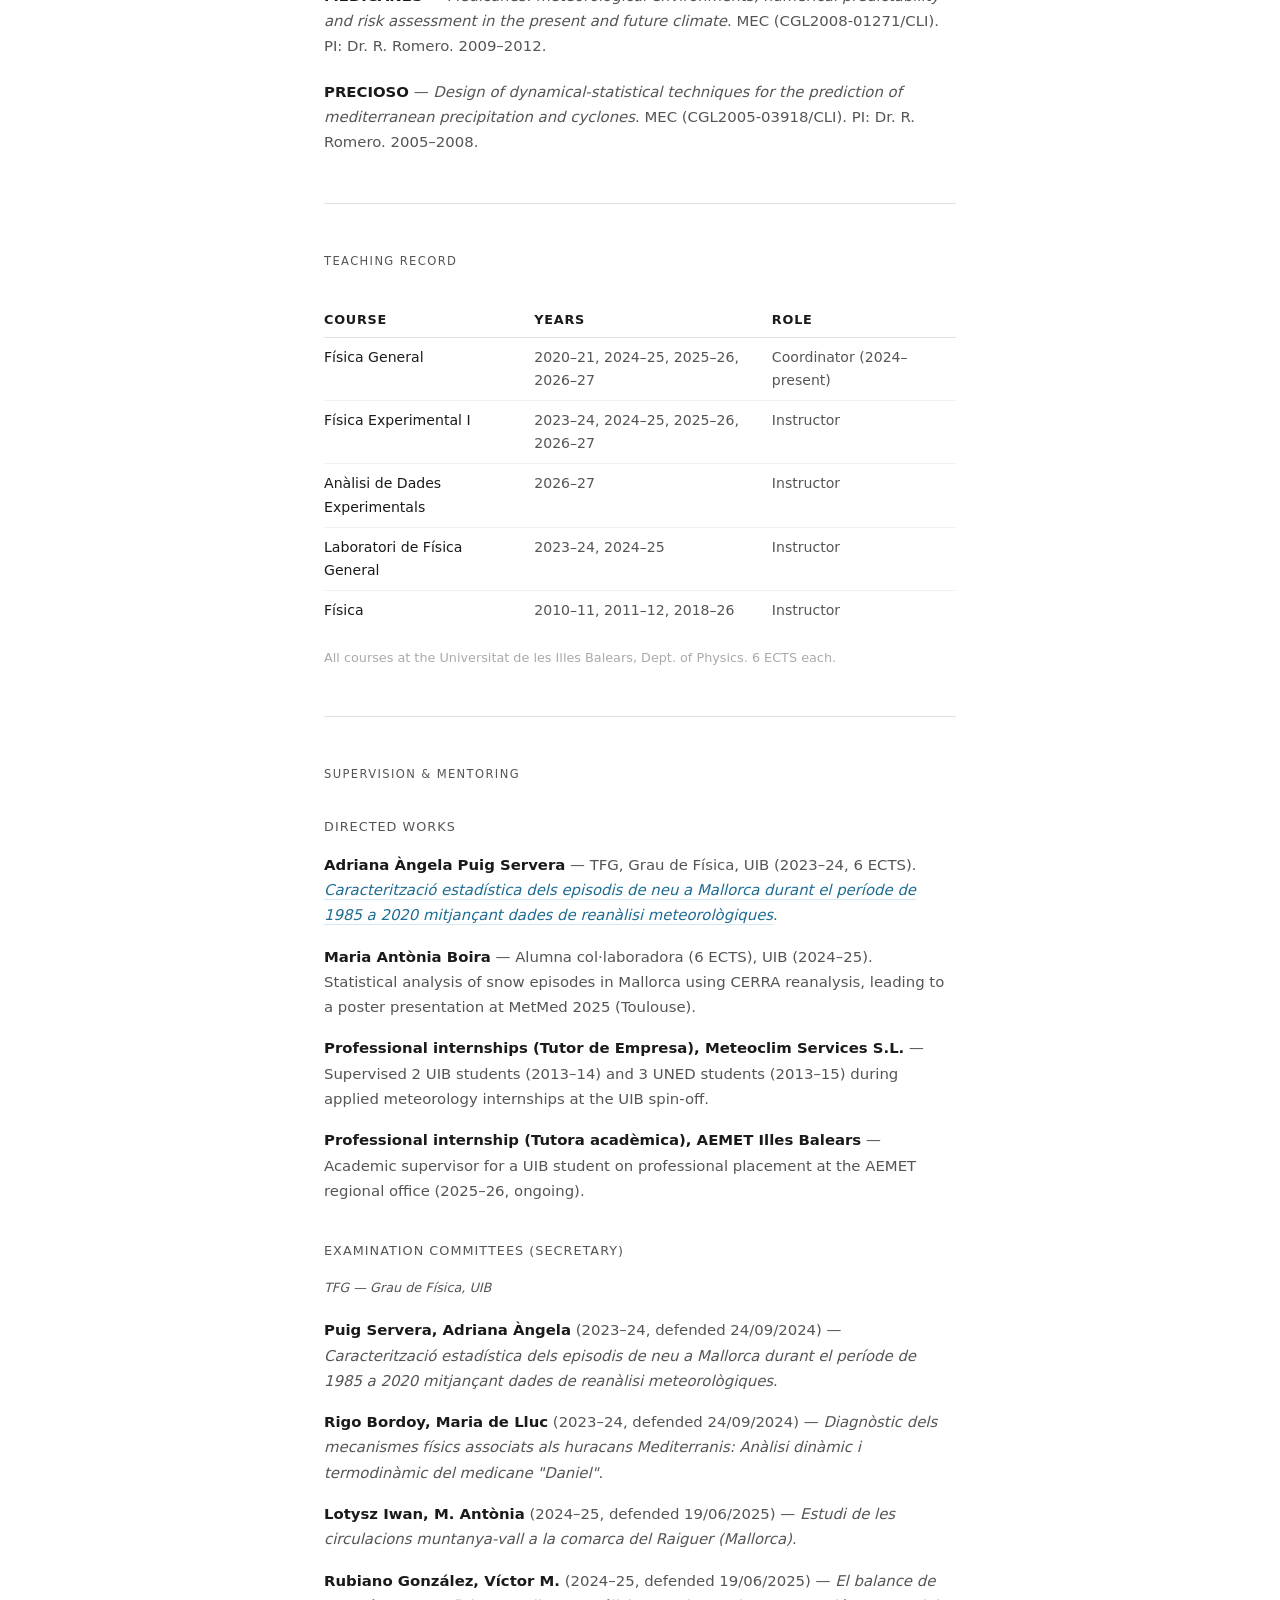
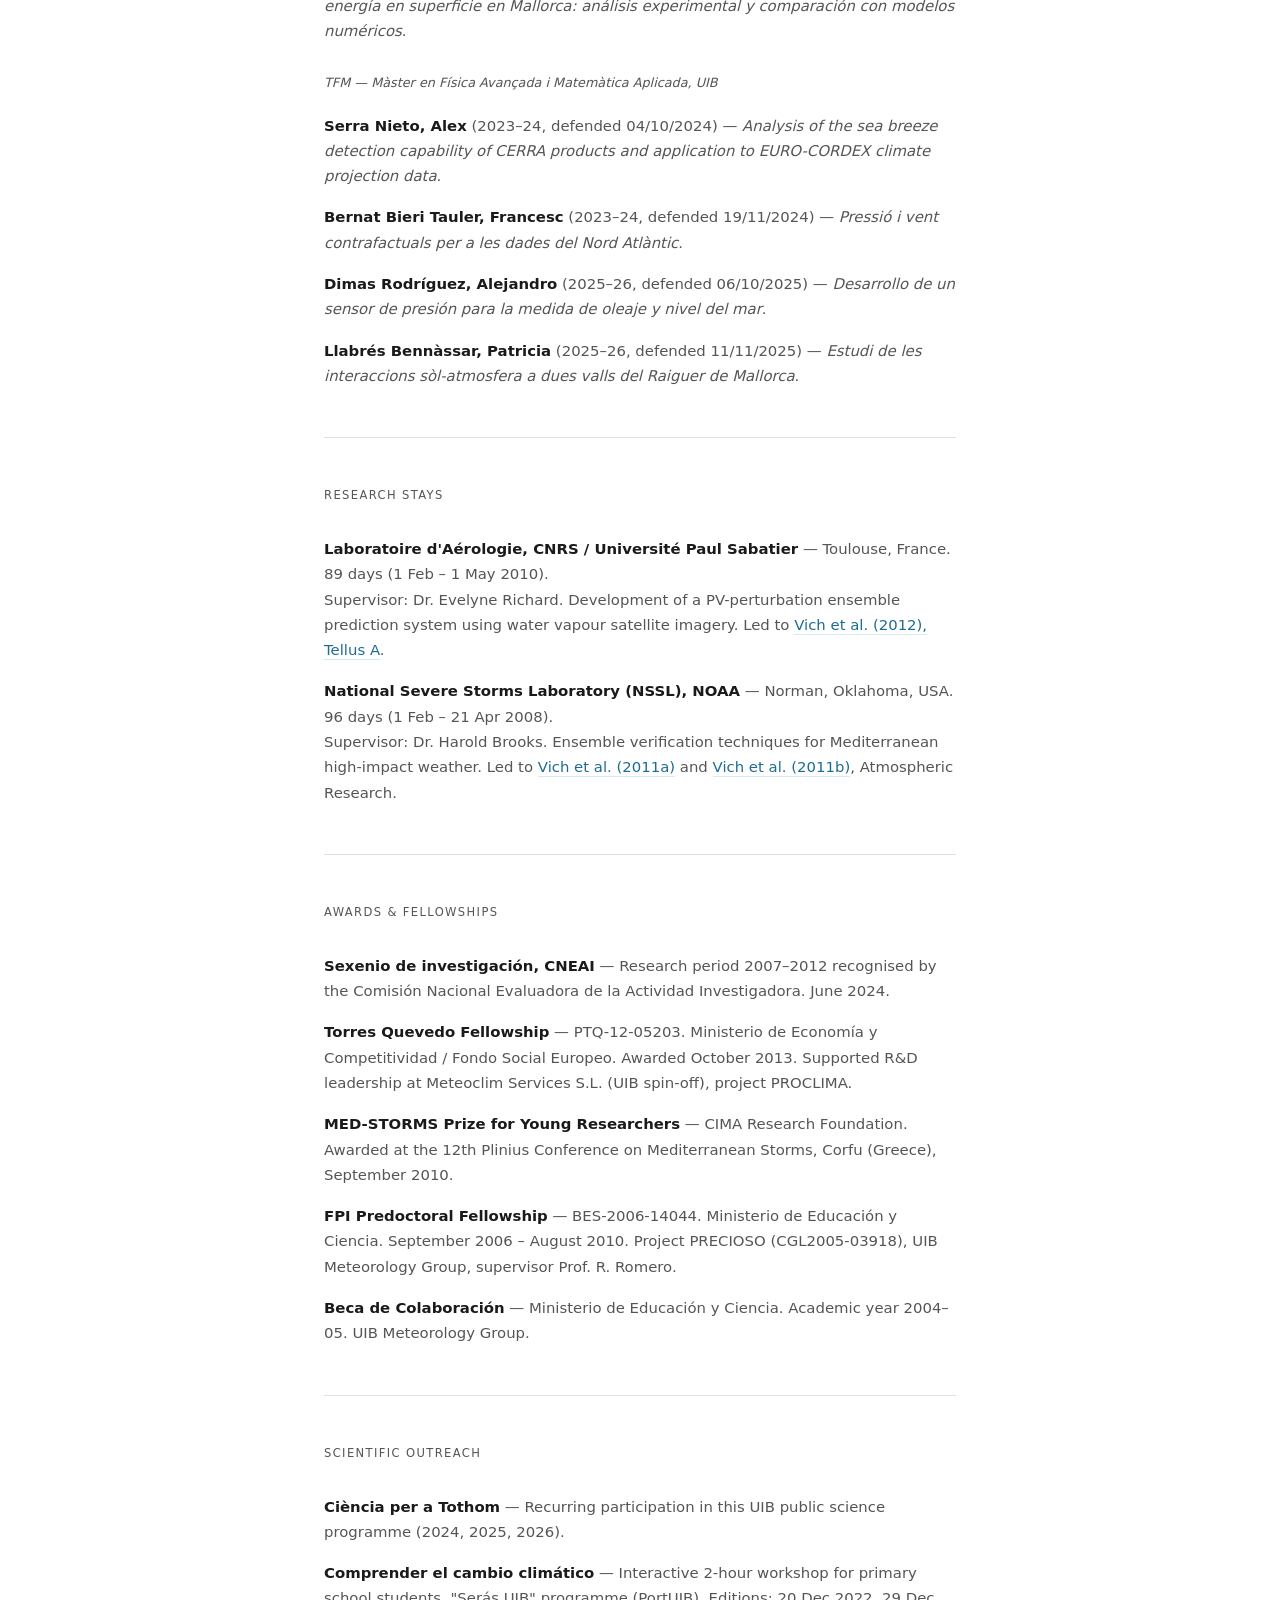
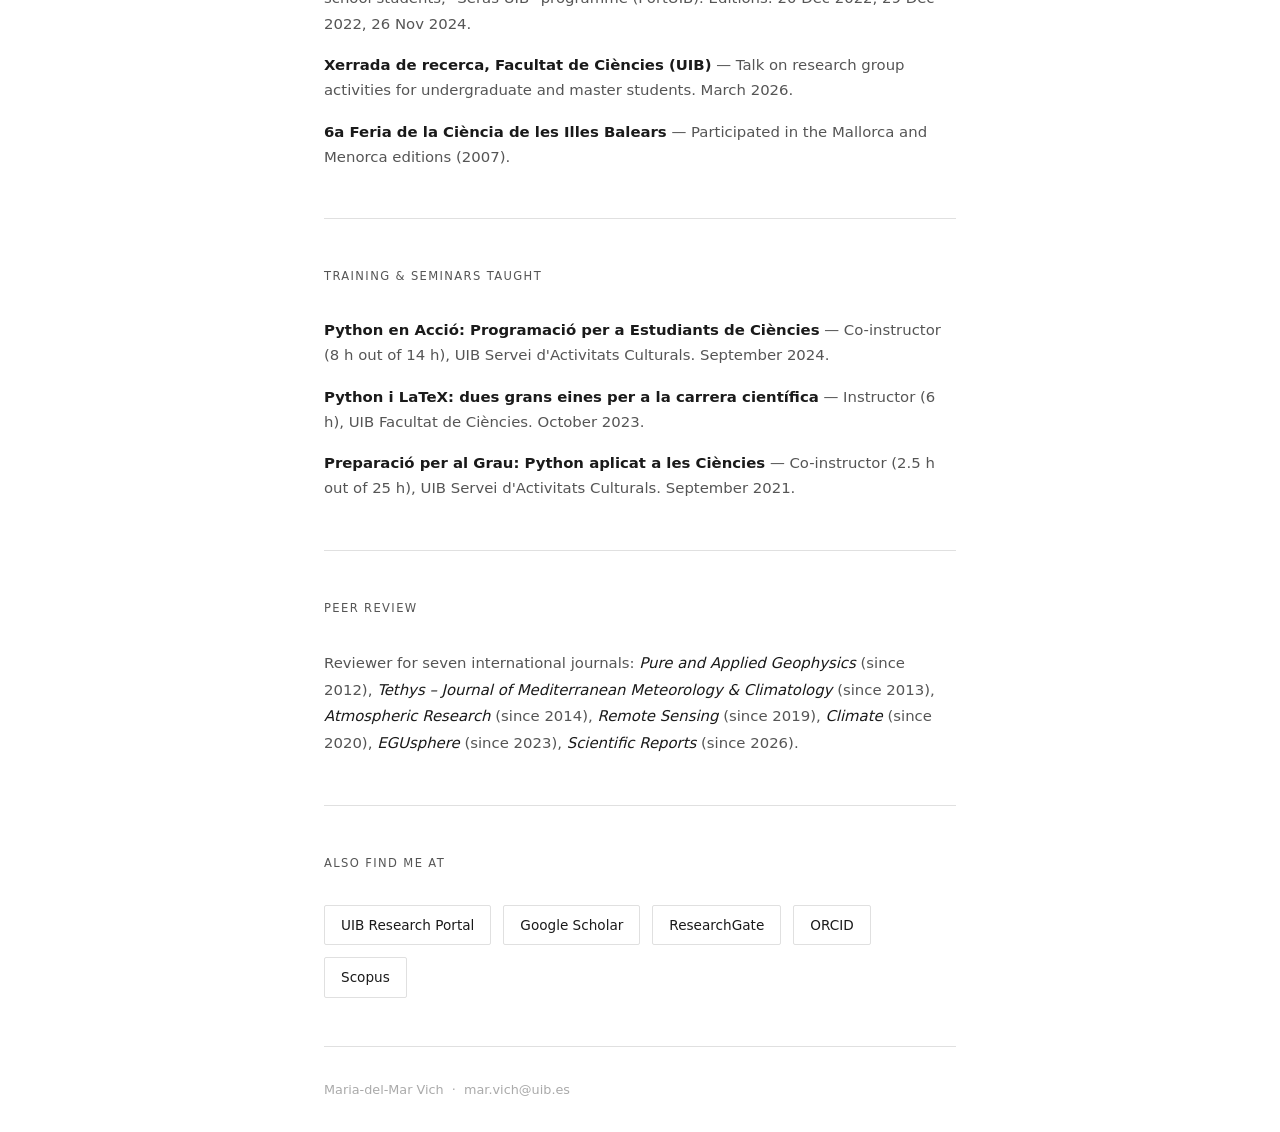
==== commit 92a7acbf: "Simplify about section text in index.html" ====
--- a/index.html
+++ b/index.html
@@ -309,7 +309,7 @@
   <section class="section" id="about">
     <p class="section-label">About</p>
     <p class="about-text">
-      I am a researcher at the <a href="https://meteo.uib.es/" target="_blank">UIB Meteorology Group</a>, working on mesoscale meteorology and high-impact weather in the Western Mediterranean — from meteotsunami prediction and severe convective environments to, more recently, rare snowfall events over complex terrain. My work combines numerical modelling (MM5, WRF, TRAM, CM1) with statistical and machine-learning approaches. I spent several years leading R&amp;D at Meteoclim Services, a UIB spin-off, supported by a <a href="https://www.aei.gob.es/en/projects-grants/grants-contracts/torres-quevedo-grants" target="_blank">Torres Quevedo fellowship</a> (PTQ-12-05203), applying climate science to real-world problems in tourism, energy and water management — an experience that still shapes how I work. I currently teach in the Physics Department and hold an Assistant Professor (PAD) position.
+      I am a researcher at the UIB Meteorology Group, working on mesoscale meteorology and high-impact weather in the Western Mediterranean — from meteotsunami prediction and severe convective environments to, more recently, rare snowfall events over complex terrain. My work combines numerical modelling (MM5, WRF, TRAM, CM1) with statistical and machine-learning approaches. I spent several years leading R&amp;D at Meteoclim Services, a UIB spin-off, supported by a Torres Quevedo fellowship, applying climate science to real-world problems in tourism, energy and water management — an experience that still shapes how I work. I currently teach in the Physics Department and hold an Assistant Professor (PAD) position.
     </p>
   </section>
 
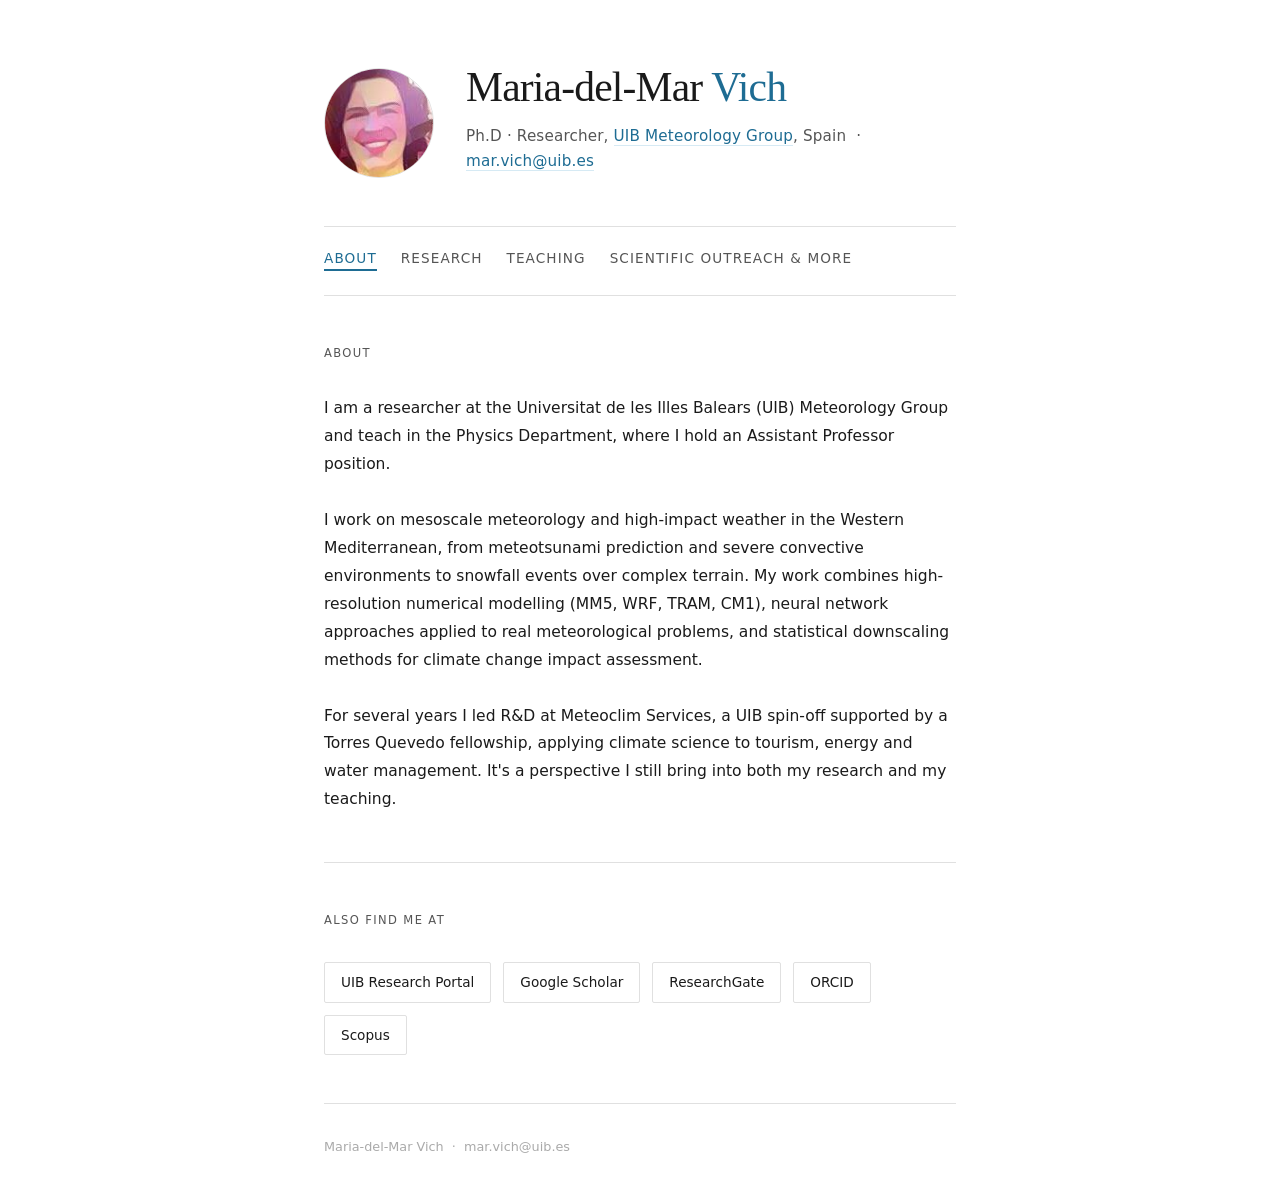
==== commit 47236ed7: "Initial site" ====
--- a/index.html
+++ b/index.html
@@ -3,279 +3,10 @@
 <head>
   <meta charset="UTF-8">
   <meta name="viewport" content="width=device-width, initial-scale=1.0">
-  <title>M. Vich — Researcher in Meteorology</title>
-  <style>
-    *, *::before, *::after { box-sizing: border-box; margin: 0; padding: 0; }
-
-    :root {
-      --ink: #1a1a1a;
-      --ink-light: #555;
-      --accent: #1e6c93;
-      --accent-dim: #d6eaf4;
-      --rule: #e0e0e0;
-      --bg: #ffffff;
-      --max: 680px;
-      --serif: Georgia, 'Times New Roman', serif;
-      --sans: system-ui, -apple-system, sans-serif;
-    }
-
-    body {
-      font-family: var(--sans);
-      background: var(--bg);
-      color: var(--ink);
-      line-height: 1.65;
-      font-size: 16px;
-      -webkit-font-smoothing: antialiased;
-    }
-
-    .wrap {
-      max-width: var(--max);
-      margin: 0 auto;
-      padding: 0 24px;
-    }
-
-    /* ── Header ── */
-    header {
-      padding: 64px 0 48px;
-      border-bottom: 1px solid var(--rule);
-      display: flex;
-      align-items: flex-start;
-      gap: 32px;
-    }
-
-    .header-photo {
-      width: 110px;
-      height: 110px;
-      border-radius: 50%;
-      object-fit: cover;
-      flex-shrink: 0;
-      margin-top: 4px;
-      border: 1px solid var(--rule);
-    }
-
-    .header-text { flex: 1; }
-
-    .name {
-      font-family: var(--serif);
-      font-size: clamp(1.9rem, 5vw, 2.6rem);
-      font-weight: normal;
-      letter-spacing: -0.02em;
-      color: var(--ink);
-      line-height: 1.15;
-    }
-
-    .name em {
-      font-style: normal;
-      color: var(--accent);
-    }
-
-    .tagline {
-      margin-top: 12px;
-      font-size: 0.95rem;
-      color: var(--ink-light);
-      letter-spacing: 0.01em;
-    }
-
-    .tagline a {
-      color: var(--accent);
-      text-decoration: none;
-      border-bottom: 1px solid var(--accent-dim);
-    }
-    .tagline a:hover { border-color: var(--accent); }
-
-    /* ── Nav ── */
-    nav {
-      padding: 20px 0;
-      border-bottom: 1px solid var(--rule);
-      display: flex;
-      flex-wrap: wrap;
-      gap: 4px 0;
-    }
-
-    nav a {
-      font-size: 0.85rem;
-      text-transform: uppercase;
-      letter-spacing: 0.08em;
-      color: var(--ink-light);
-      text-decoration: none;
-      margin-right: 24px;
-      margin-bottom: 4px;
-    }
-    nav a:hover { color: var(--accent); }
-
-    /* ── Sections ── */
-    .section {
-      padding: 48px 0;
-      border-bottom: 1px solid var(--rule);
-    }
-    .section:last-child { border-bottom: none; }
-
-    .section-label {
-      font-size: 0.72rem;
-      text-transform: uppercase;
-      letter-spacing: 0.12em;
-      color: var(--ink-light);
-      margin-bottom: 32px;
-    }
-
-    /* ── About ── */
-    .about-text {
-      font-size: 0.97rem;
-      line-height: 1.8;
-      color: var(--ink);
-    }
-    .about-text a {
-      color: var(--accent);
-      text-decoration: none;
-      border-bottom: 1px solid var(--accent-dim);
-    }
-    .about-text a:hover { border-color: var(--accent); }
-
-    /* ── Publication list ── */
-    .year-group { margin-bottom: 40px; }
-    .year-group:last-child { margin-bottom: 0; }
-
-    .year {
-      font-family: var(--serif);
-      font-size: 1.5rem;
-      font-weight: normal;
-      color: var(--accent);
-      margin-bottom: 16px;
-      padding-bottom: 8px;
-      border-bottom: 1px solid var(--accent-dim);
-    }
-
-    .pub {
-      margin-bottom: 20px;
-      font-size: 0.93rem;
-      line-height: 1.7;
-      color: var(--ink-light);
-    }
-    .pub:last-child { margin-bottom: 0; }
-
-    .pub .title {
-      color: var(--ink);
-      font-weight: 500;
-    }
-    .pub .title a {
-      color: var(--ink);
-      text-decoration: none;
-      border-bottom: 1px solid var(--rule);
-    }
-    .pub .title a:hover {
-      border-color: var(--accent);
-      color: var(--accent);
-    }
-    .pub strong { color: var(--ink); font-weight: 600; }
-
-    .doi {
-      font-size: 0.8rem;
-      color: #888;
-    }
-    .doi a { color: #888; text-decoration: none; }
-    .doi a:hover { color: var(--accent); text-decoration: underline; }
-
-    /* ── Projects ── */
-    .project {
-      margin-bottom: 20px;
-      font-size: 0.93rem;
-      line-height: 1.7;
-      color: var(--ink-light);
-    }
-    .project:last-child { margin-bottom: 0; }
-    .project-name {
-      font-weight: 600;
-      color: var(--ink);
-    }
-
-    /* ── Teaching table ── */
-    .teaching-table {
-      width: 100%;
-      border-collapse: collapse;
-      font-size: 0.88rem;
-    }
-    .teaching-table th {
-      text-align: left;
-      font-weight: 600;
-      color: var(--ink);
-      padding: 6px 12px 6px 0;
-      border-bottom: 1px solid var(--rule);
-      font-size: 0.8rem;
-      text-transform: uppercase;
-      letter-spacing: 0.06em;
-    }
-    .teaching-table td {
-      padding: 8px 12px 8px 0;
-      color: var(--ink-light);
-      border-bottom: 1px solid #f0f0f0;
-      vertical-align: top;
-    }
-    .teaching-table tr:last-child td { border-bottom: none; }
-    .teaching-table td:first-child { color: var(--ink); font-weight: 500; }
-
-    /* ── Simple list items ── */
-    .item {
-      margin-bottom: 16px;
-      font-size: 0.93rem;
-      line-height: 1.7;
-      color: var(--ink-light);
-    }
-    .item:last-child { margin-bottom: 0; }
-    .item strong { color: var(--ink); }
-    .item a {
-      color: var(--accent);
-      text-decoration: none;
-      border-bottom: 1px solid var(--accent-dim);
-    }
-    .item a:hover { border-color: var(--accent); }
-
-    /* ── Reviewer list ── */
-    .reviewer-list {
-      font-size: 0.93rem;
-      color: var(--ink-light);
-      line-height: 1.8;
-    }
-    .reviewer-list em { color: var(--ink); font-style: italic; }
-
-    /* ── Profiles ── */
-    .profiles {
-      display: flex;
-      flex-wrap: wrap;
-      gap: 12px;
-    }
-
-    .profile-link {
-      display: inline-block;
-      padding: 8px 16px;
-      border: 1px solid var(--rule);
-      border-radius: 2px;
-      font-size: 0.85rem;
-      color: var(--ink);
-      text-decoration: none;
-      transition: border-color 0.15s, color 0.15s;
-    }
-    .profile-link:hover {
-      border-color: var(--accent);
-      color: var(--accent);
-    }
-
-    /* ── Footer ── */
-    footer {
-      padding: 32px 0;
-      font-size: 0.8rem;
-      color: #aaa;
-    }
-
-    @media (max-width: 480px) {
-      header { padding: 40px 0 32px; flex-direction: column; gap: 20px; }
-      .header-photo { width: 80px; height: 80px; }
-      .section { padding: 36px 0; }
-      nav a { margin-right: 16px; }
-    }
-  </style>
+  <title>M. Vich — About me</title>
+  <link rel="stylesheet" href="style.css">
 </head>
 <body>
-
 <div class="wrap">
 
   <header>
@@ -290,569 +21,21 @@
   </header>
 
   <nav>
-    <a href="#about">About</a>
-    <a href="#papers">Papers</a>
-    <a href="#conferences">Conferences</a>
-    <a href="#teaching-innovation">Teaching innovation</a>
-    <a href="#projects">Projects</a>
-    <a href="#teaching">Teaching</a>
-    <a href="#supervision">Supervision</a>
-    <a href="#stays">Research stays</a>
-    <a href="#awards">Awards</a>
-    <a href="#outreach">Outreach</a>
-    <a href="#training">Training</a>
-    <a href="#reviewer">Peer review</a>
-    <a href="#profiles">Profiles</a>
+    <a href="index.html" class="active">About</a>
+    <a href="research.html">Research</a>
+    <a href="teaching.html">Teaching</a>
+    <a href="outreach.html">Scientific outreach &amp; more</a>
   </nav>
 
-  <!-- ── About ── -->
   <section class="section" id="about">
     <p class="section-label">About</p>
     <p class="about-text">
-      I am a researcher at the UIB Meteorology Group, working on mesoscale meteorology and high-impact weather in the Western Mediterranean — from meteotsunami prediction and severe convective environments to, more recently, rare snowfall events over complex terrain. My work combines numerical modelling (MM5, WRF, TRAM, CM1) with statistical and machine-learning approaches. I spent several years leading R&amp;D at Meteoclim Services, a UIB spin-off, supported by a Torres Quevedo fellowship, applying climate science to real-world problems in tourism, energy and water management — an experience that still shapes how I work. I currently teach in the Physics Department and hold an Assistant Professor (PAD) position.
+      I am a researcher at the Universitat de les Illes Balears (UIB) Meteorology Group and teach in the Physics Department, where I hold an Assistant Professor position.<br><br>
+      I work on mesoscale meteorology and high-impact weather in the Western Mediterranean, from meteotsunami prediction and severe convective environments to snowfall events over complex terrain. My work combines high-resolution numerical modelling (MM5, WRF, TRAM, CM1), neural network approaches applied to real meteorological problems, and statistical downscaling methods for climate change impact assessment.<br><br>
+      For several years I led R&amp;D at Meteoclim Services, a UIB spin-off supported by a Torres Quevedo fellowship, applying climate science to tourism, energy and water management. It's a perspective I still bring into both my research and my teaching.
     </p>
   </section>
 
-  <!-- ── Research papers ── -->
-  <section class="section" id="papers">
-    <p class="section-label">Research papers</p>
-
-    <div class="year-group">
-      <div class="year">2023</div>
-      <div class="pub">
-        <span class="authors"><strong>Vich, M.</strong>, &amp; Romero, R. (2023). </span>
-        <span class="title"><a href="https://doi.org/10.1016/j.atmosres.2023.106784" target="_blank">Exploring severe weather environments using CM1 simulations: The 29 August 2020 event in the Balearic Islands</a>.</span>
-        <span> Atmospheric Research, 106784.</span>
-        <span class="doi"> <a href="https://doi.org/10.1016/j.atmosres.2023.106784" target="_blank">doi:10.1016/j.atmosres.2023.106784</a></span>
-      </div>
-    </div>
-
-    <div class="year-group">
-      <div class="year">2021</div>
-      <div class="pub">
-        <span class="authors"><strong>Vich, M.</strong>, &amp; Romero, R. (2021). </span>
-        <span class="title"><a href="https://doi.org/10.1007/s11069-020-04041-5" target="_blank">Forecasting meteotsunamis with neural networks: the case of Ciutadella harbour (Balearic Islands)</a>.</span>
-        <span> Natural Hazards, 106, 1299–1314.</span>
-        <span class="doi"> <a href="https://doi.org/10.1007/s11069-020-04041-5" target="_blank">doi:10.1007/s11069-020-04041-5</a></span>
-      </div>
-    </div>
-
-    <div class="year-group">
-      <div class="year">2019</div>
-      <div class="pub">
-        <span class="authors">Romero, R., <strong>Vich, M.</strong>, &amp; Ramis, C. (2019). </span>
-        <span class="title"><a href="https://doi.org/10.1016/j.ocemod.2019.101441" target="_blank">A pragmatic approach for the numerical prediction of meteotsunamis in Ciutadella harbour (Balearic Islands)</a>.</span>
-        <span> Ocean Modelling, 142, 101441.</span>
-        <span class="doi"> <a href="https://doi.org/10.1016/j.ocemod.2019.101441" target="_blank">doi:10.1016/j.ocemod.2019.101441</a></span>
-      </div>
-    </div>
-
-    <div class="year-group">
-      <div class="year">2012</div>
-      <div class="pub">
-        <span class="authors"><strong>Vich, M.</strong>, Romero, R., Richard, E., Arbogast, P., &amp; Maynard, K. (2012). </span>
-        <span class="title"><a href="https://doi.org/10.3402/tellusa.v64i0.17224" target="_blank">Perturbing the potential vorticity field in mesoscale forecasts of two Mediterranean heavy precipitation events</a>.</span>
-        <span> Tellus A, 64(1), 17224.</span>
-        <span class="doi"> <a href="https://doi.org/10.3402/tellusa.v64i0.17224" target="_blank">doi:10.3402/tellusa.v64i0.17224</a></span>
-      </div>
-    </div>
-
-    <div class="year-group">
-      <div class="year">2011</div>
-      <div class="pub">
-        <span class="authors"><strong>Vich, M.</strong>, Romero, R., &amp; Brooks, H. E. (2011). </span>
-        <span class="title"><a href="https://doi.org/10.1016/j.atmosres.2011.07.017" target="_blank">Ensemble prediction of Mediterranean high-impact events using potential vorticity perturbations. Part I: Comparison against the multiphysics approach</a>.</span>
-        <span> Atmospheric Research, 102(1–2), 227–241.</span>
-        <span class="doi"> <a href="https://doi.org/10.1016/j.atmosres.2011.07.017" target="_blank">doi:10.1016/j.atmosres.2011.07.017</a></span>
-      </div>
-      <div class="pub">
-        <span class="authors"><strong>Vich, M.</strong>, Romero, R., &amp; Homar, V. (2011). </span>
-        <span class="title"><a href="https://doi.org/10.1016/j.atmosres.2011.07.016" target="_blank">Ensemble prediction of Mediterranean high-impact events using potential vorticity perturbations. Part II: Adjoint-derived sensitivity zones</a>.</span>
-        <span> Atmospheric Research, 102(3), 311–319.</span>
-        <span class="doi"> <a href="https://doi.org/10.1016/j.atmosres.2011.07.016" target="_blank">doi:10.1016/j.atmosres.2011.07.016</a></span>
-      </div>
-    </div>
-
-    <div class="year-group">
-      <div class="year">2010</div>
-      <div class="pub">
-        <span class="authors"><strong>Vich, M.</strong> &amp; Romero, R. (2010). </span>
-        <span class="title"><a href="https://doi.org/10.5194/nhess-10-2371-2010" target="_blank">Multiphysics superensemble forecast applied to Mediterranean heavy precipitation situations</a>.</span>
-        <span> Natural Hazards and Earth System Sciences, 10(11), 2371–2377.</span>
-        <span class="doi"> <a href="https://doi.org/10.5194/nhess-10-2371-2010" target="_blank">doi:10.5194/nhess-10-2371-2010</a></span>
-      </div>
-    </div>
-
-    <div class="year-group">
-      <div class="year">2009</div>
-      <div class="pub">
-        <span class="authors"><strong>Vich, M.</strong> &amp; Monserrat, S. (2009). </span>
-        <span class="title"><a href="https://doi.org/10.1029/2009GL039970" target="_blank">Source spectrum for the Algerian tsunami of 21 May 2003 estimated from coastal tide gauge data</a>.</span>
-        <span> Geophysical Research Letters, 36(20).</span>
-        <span class="doi"> <a href="https://doi.org/10.1029/2009GL039970" target="_blank">doi:10.1029/2009GL039970</a></span>
-      </div>
-      <div class="pub">
-        <span class="authors">Amengual, A., Romero, R., <strong>Vich, M.</strong>, &amp; Alonso, S. (2009). </span>
-        <span class="title"><a href="https://doi.org/10.5194/hess-13-793-2009" target="_blank">Inclusion of potential vorticity uncertainties into a hydrometeorological forecasting chain: application to a medium size basin of Mediterranean Spain</a>.</span>
-        <span> Hydrology and Earth System Sciences, 13(6), 793–811.</span>
-        <span class="doi"> <a href="https://doi.org/10.5194/hess-13-793-2009" target="_blank">doi:10.5194/hess-13-793-2009</a></span>
-      </div>
-    </div>
-
-    <div class="year-group">
-      <div class="year">2007</div>
-      <div class="pub">
-        <span class="authors"><strong>Vich, M.</strong>, Jiménez, M. A., &amp; Cuxart, J. (2007). </span>
-        <span class="title"><a href="https://doi.org/10.3369/tethys.2007.4.05" target="_blank">A study of three well-defined temporal intervals in a stably stratified night</a>.</span>
-        <span> Tethys, 4, 33–43.</span>
-        <span class="doi"> <a href="https://doi.org/10.3369/tethys.2007.4.05" target="_blank">doi:10.3369/tethys.2007.4.05</a></span>
-      </div>
-    </div>
-
-  </section>
-
-  <!-- ── Conference contributions ── -->
-  <section class="section" id="conferences">
-    <p class="section-label">Conference contributions</p>
-
-    <div class="year-group">
-      <div class="year">2025</div>
-      <div class="pub">
-        <span class="authors"><strong>Vich, M.</strong>, and Romero, R. (2025). </span>
-        <span class="title">The unusually low snowfall level of Storm Juliette in Mallorca, February 2023.</span>
-        <span> 10th International Conference on Meteorology and Climatology of the Mediterranean, Toulouse (France), 19–21 May. Abstract.</span>
-      </div>
-      <div class="pub">
-        <span class="authors"><strong>Vich, M.</strong>, and Boira, M. (2025). </span>
-        <span class="title">Statistical analysis of snow episodes in Mallorca using CERRA reanalysis.</span>
-        <span> 10th International Conference on Meteorology and Climatology of the Mediterranean, Toulouse (France), 19–21 May. Poster.</span>
-      </div>
-    </div>
-
-    <div class="year-group">
-      <div class="year">2023</div>
-      <div class="pub">
-        <span class="authors"><strong>Vich, M.</strong>, and Romero, R. (2023). </span>
-        <span class="title">The 29 August 2020 event in the Balearic Islands: Exploring severe weather environments with CM1 simulations.</span>
-        <span> 9th International Conference on Meteorology and Climatology of the Mediterranean, Genoa (Italy), 22–24 May. Abstract.</span>
-      </div>
-    </div>
-
-    <div class="year-group">
-      <div class="year">2022</div>
-      <div class="pub">
-        <span class="authors">Romero, R., <strong>Vich, M.</strong>, and Ramis, C. (2022). </span>
-        <span class="title">Two complementary approaches for the numerical prediction of meteotsunamis ("rissaga") in Ciutadella harbour (Menorca).</span>
-        <span> 10th Asamblea Hispano-Portuguesa de Geodesia y Geofísica, Toledo (Spain), 28 Nov–1 Dec. Proceedings.</span>
-      </div>
-    </div>
-
-    <div class="year-group">
-      <div class="year">2021</div>
-      <div class="pub">
-        <span class="authors"><strong>Vich, M.</strong>, and Romero, R. (2021). </span>
-        <span class="title">A neural network designed to predict meteotsunamis in Ciutadella harbour (Balearic Islands, Spain).</span>
-        <span> 8th International Meeting on Meteorology and Climatology of the Mediterranean, Online, 25–27 May. Abstract.</span>
-      </div>
-    </div>
-
-    <div class="year-group">
-      <div class="year">2020</div>
-      <div class="pub">
-        <span class="authors"><strong>Vich, M.</strong>, and Romero, R. (2020). </span>
-        <span class="title">Design of a neural network aimed at predicting meteotsunamis in Ciutadella harbour (Balearic Islands, Spain).</span>
-        <span> EGU General Assembly 2020, EGU2020-3447. Abstract.</span>
-      </div>
-    </div>
-
-    <div class="year-group">
-      <div class="year">2019</div>
-      <div class="pub">
-        <span class="authors">Romero, R., <strong>Vich, M.</strong>, and Ramis, C. (2019). </span>
-        <span class="title">A computationally cheap atmosphere-ocean modelling system aimed at anticipating meteotsunami occurrence in Ciutadella harbour.</span>
-        <span> 7th International Conference on Meteorology and Climatology of the Mediterranean, Palma de Mallorca (Spain), 4–6 March. Abstract.</span>
-      </div>
-      <div class="pub">
-        <span class="authors">Romero, R., <strong>Vich, M.</strong>, and Ramis, C. (2019). </span>
-        <span class="title">A pragmatic approach for the numerical prediction of meteotsunamis occurrence in Ciutadella harbour (Balearic Islands).</span>
-        <span> The First World Conference on Meteotsunamis, Split (Croatia), 8–11 May. Abstract.</span>
-      </div>
-    </div>
-
-    <div class="year-group">
-      <div class="year">2013</div>
-      <div class="pub">
-        <span class="authors"><strong>Vich, M.</strong>, Tous, M., and Romero, R. (2013). </span>
-        <span class="title">The 8 November 2011 medicane event: the roles of model physical parameterizations and upper-level dynamical forcing.</span>
-        <span> 4th International Meeting on Meteorology and Climatology of the Mediterranean, Banyuls (France), 27 Feb–1 March. Abstract.</span>
-      </div>
-      <div class="pub">
-        <span class="authors"><strong>Vich, M.</strong>, Jaume, O., Homar, V., and Romero, R. (2013). </span>
-        <span class="title">Comparison of two mesoscale LAM-EPS generation methods for the prediction of heavy rains over the Western Mediterranean: the HyMeX IOP8 event.</span>
-        <span> 7th European Conference on Severe Storms, Helsinki (Finland), 3–7 June. Abstract.</span>
-      </div>
-    </div>
-
-    <div class="year-group">
-      <div class="year">2012</div>
-      <div class="pub">
-        <span class="authors"><strong>Vich, M.</strong>, and Romero, R. (2012). </span>
-        <span class="title">Ensemble prediction systems based on potential vorticity perturbations and multiphysics tested for MEDEX events. A medicane event evaluation.</span>
-        <span> 14th Plinius Conference on Mediterranean Storms and MEDEX Final Conference, Palma de Mallorca (Spain), 13–15 November. Abstract.</span>
-      </div>
-    </div>
-
-    <div class="year-group">
-      <div class="year">2011</div>
-      <div class="pub">
-        <span class="authors"><strong>Vich, M.</strong>, Romero, R., Richard, E., Arbogast, P., and Maynard, K. (2011). </span>
-        <span class="title">Comparison of three different methods of perturbing the potential vorticity field in mesoscale forecasts of Mediterranean heavy precipitation events.</span>
-        <span> EGU General Assembly 2011, EGU2011-1322. Abstract.</span>
-      </div>
-      <div class="pub">
-        <span class="authors"><strong>Vich, M.</strong>, Romero, R., Richard, E., Arbogast, P., and Maynard, K. (2011). </span>
-        <span class="title">Modification of initial conditions through perturbing the potential vorticity field in mesoscale forecasts of Mediterranean heavy precipitation events.</span>
-        <span> 3rd Meeting on Meteorology and Climatology of the Mediterranean, Taranto (Italy), 6–9 June. Abstract.</span>
-      </div>
-    </div>
-
-    <div class="year-group">
-      <div class="year">2010</div>
-      <div class="pub">
-        <span class="authors"><strong>Vich, M.</strong>, Romero, R., Richard, E., Arbogast, P., and Maynard, K. (2010). </span>
-        <span class="title">Comparison of three different methods of perturbing the potential vorticity field in mesoscale forecasts of Mediterranean heavy precipitation events: PV-gradient, PV-adjoint and PV-satellite.</span>
-        <span> 12th Plinius Conference on Mediterranean Storms, Corfu Island (Greece), 1–4 September. Abstract.</span>
-      </div>
-    </div>
-
-    <div class="year-group">
-      <div class="year">2009</div>
-      <div class="pub">
-        <span class="authors"><strong>Vich, M.</strong>, and Romero, R. (2009). </span>
-        <span class="title">Verification of a multiphysics superensemble forecast technique in Mediterranean heavy precipitation situations.</span>
-        <span> 11th Plinius Conference on Mediterranean Storms, Barcelona (Spain), 7–11 September. Abstract.</span>
-      </div>
-      <div class="pub">
-        <span class="authors"><strong>Vich, M.</strong>, Romero, R., Homar, V., and Brooks, H. (2009). </span>
-        <span class="title">Comparison of several ensemble prediction systems applied to Mediterranean high impact cyclones associated with heavy rainfall and strong winds.</span>
-        <span> 5th European Conference on Severe Storms, Landshut (Germany), 12–16 October. Abstract.</span>
-      </div>
-      <div class="pub">
-        <span class="authors"><strong>Vich, M.</strong>, Romero, R., and Homar, V. (2009). </span>
-        <span class="title">Comparison of two perturbed initial and boundary conditions ensemble forecasting systems applied to Mediterranean cyclones.</span>
-        <span> EGU General Assembly 2009, EGU2009-7242. Abstract.</span>
-      </div>
-    </div>
-
-    <div class="year-group">
-      <div class="year">2008</div>
-      <div class="pub">
-        <span class="authors"><strong>Vich, M.</strong>, Romero, R., and Brooks, H. (2008). </span>
-        <span class="title">Evaluation of a multiphysics ensemble forecasting system applied to Mediterranean cyclones.</span>
-        <span> 10th Plinius Conference on Mediterranean Storms, Nicosia (Cyprus), 22–24 September. Abstract.</span>
-      </div>
-      <div class="pub">
-        <span class="authors">Fita, L., <strong>Vich, M.</strong>, Romero, R., and Ramis, C. (2008). </span>
-        <span class="title">An object-oriented methodology for the verification of cyclone trajectories in an ensemble forecasting system.</span>
-        <span> 10th Plinius Conference on Mediterranean Storms, Nicosia (Cyprus), 22–24 September. Abstract.</span>
-      </div>
-      <div class="pub">
-        <span class="authors">Horvath, K., <strong>Vich, M.</strong>, Ivancan-Picek, B., and Romero, R. (2008). </span>
-        <span class="title">A sensitivity of two MAP IOP events to the estimated uncertainties in the upper-level dynamical factors.</span>
-        <span> 13th Conference on Mountain Meteorology, Whistler, BC (Canada), 11–15 August. Abstract.</span>
-      </div>
-      <div class="pub">
-        <span class="authors">Horvath, K., <strong>Vich, M.</strong>, Ivancan-Picek, B., and Romero, R. (2008). </span>
-        <span class="title">A sensitivity of MAP IOP 15 event to the estimated uncertainties in the upper-level dynamical factors.</span>
-        <span> 10th Plinius Conference on Mediterranean Storms, Nicosia (Cyprus), 22–24 September. Abstract.</span>
-      </div>
-    </div>
-
-    <div class="year-group">
-      <div class="year">2007</div>
-      <div class="pub">
-        <span class="authors"><strong>Vich, M.</strong>, and Romero, R. (2007). </span>
-        <span class="title">Potential vorticity error assessment applied to ensemble forecasts of Mediterranean cyclones.</span>
-        <span> EGU General Assembly 2007, EGU2007-A-04381. Abstract.</span>
-      </div>
-      <div class="pub">
-        <span class="authors">Amengual, A., Romero, R., <strong>Vich, M.</strong>, and Alonso, S. (2007). </span>
-        <span class="title">Inclusion of potential vorticity uncertainties into hydro-meteorological chain predictions: Application to a flash-flood event over Catalonia, Spain.</span>
-        <span> PUB-IAHS/HW2004 of IUGG 2007, Perugia (Italy), 2–13 July. Abstract.</span>
-      </div>
-      <div class="pub">
-        <span class="authors"><strong>Vich, M.</strong>, Romero, R., and Homar, V. (2007). </span>
-        <span class="title">Sensitivity areas of Mediterranean cyclones derived from the MM5 adjoint model: Application to mesoscale ensemble forecasts.</span>
-        <span> 9th Plinius Conference on Mediterranean Storms, Varenna (Italy), 10–13 September. Abstract.</span>
-      </div>
-    </div>
-
-  </section>
-
-  <!-- ── Teaching innovation ── -->
-  <section class="section" id="teaching-innovation">
-    <p class="section-label">Teaching innovation</p>
-
-    <div class="year-group">
-      <div class="year">2026</div>
-      <div class="pub">
-        <span class="authors"><strong>Vich, M.</strong>, &amp; Soler, R. (2026). </span>
-        <span class="title">Contextualising introductory physics for biochemistry students: life-science applications and a gender-inclusive approach.</span>
-        <span> INTED2026 Proceedings. IATED. (Abstract no. 105; paper accepted, ISBN pending.)</span>
-        <span class="doi"> <a href="https://doi.org/10.21125/edulearn.2026" target="_blank">doi:10.21125/edulearn.2026</a> <em style="color:#aaa">[provisional]</em></span>
-      </div>
-    </div>
-
-    <div class="year-group">
-      <div class="year">2024</div>
-      <div class="pub">
-        <span class="authors">Jiménez, M. A., Torrens-Serra, J., Amores, A., Javaloyes, J., Marcos, M., Martínez, D., Picornell, C., Puente, A., &amp; <strong>Vich, M.</strong> (2024). </span>
-        <span class="title"><a href="https://doi.org/10.21125/edulearn.2024.0390" target="_blank">Evaluation of the use of rubrics as a method to assess learning in laboratory's reports</a>.</span>
-        <span> EDULEARN24 Proceedings (pp. 1145–1152). IATED.</span>
-        <span class="doi"> <a href="https://doi.org/10.21125/edulearn.2024.0390" target="_blank">doi:10.21125/edulearn.2024.0390</a></span>
-      </div>
-    </div>
-
-    <div class="year-group">
-      <div class="year">2021</div>
-      <div class="pub">
-        <span class="authors">Jiménez, M. A., <strong>Vich, M.</strong>, Grau, A., Maimó, A., &amp; Molinos, F. (2021). </span>
-        <span class="title"><a href="https://doi.org/10.21125/edulearn.2021.0838" target="_blank">Changes in the teaching methodologies and assessment to improve the achievement of the laboratory skills for first-year engineering students at UIB</a>.</span>
-        <span> EDULEARN21 Proceedings (pp. 3971–3979). IATED.</span>
-        <span class="doi"> <a href="https://doi.org/10.21125/edulearn.2021.0838" target="_blank">doi:10.21125/edulearn.2021.0838</a></span>
-      </div>
-    </div>
-
-  </section>
-
-  <!-- ── Research projects ── -->
-  <section class="section" id="projects">
-    <p class="section-label">Research projects</p>
-
-    <div class="project">
-      <span class="project-name">AI-MORE</span> — <em>AI-aided digital twin for multiscale proactive support of flood disaster management</em>.
-      Horizon Europe (HORIZON-CL4-2026-04, proposal no. 101343291). Co-leading the UIB team with Dr. A. Amengual. Submitted April 2026, under evaluation.
-    </div>
-    <div class="project">
-      <span class="project-name">HYDROMED</span> — <em>Advancing the understanding, predictability and management of the hydrometeorological regime in Mediterranean Spain</em>.
-      MICIU (PID2023-146625OB-I00). PI: Dr. A. Amengual &amp; Dr. R. Romero. 2024–2027.
-    </div>
-    <div class="project">
-      <span class="project-name">SPESHOMA</span> — ECMWF Special Project on numerical modelling of Mediterranean extreme weather (TRAM/MPAS).
-      PI: Dr. R. Romero. 2022–2024.
-    </div>
-    <div class="project">
-      <span class="project-name">INFLOODMED</span> — <em>Integral flood risk management in small Mediterranean catchments</em>.
-      MICINN, Fondos PRTR (TED2021-129834B-I00). PI: Dr. J. Estrany &amp; Dr. M. Ruiz. 2022–2024.
-    </div>
-    <div class="project">
-      <span class="project-name">TRAMPAS</span> — <em>R&amp;D in numerical modelling: TRAM &amp; MPAS tandem for Mediterranean extreme weather</em>.
-      MICINN (PID2020-113036RB-I00). PI: Dr. R. Romero. 2021–2025.
-    </div>
-    <div class="project">
-      <span class="project-name">COASTEPS</span> — <em>Severe weather phenomena in coastal regions: predictability challenges and climatic analysis</em>.
-      MINECO (CGL2017-82868-R). PI: Dr. V. Homar. 2018–2021.
-    </div>
-    <div class="project">
-      <span class="project-name">METEOforSIM</span> — <em>Smart irrigation from soil moisture forecast using satellite and hydrometeorological modelling</em>.
-      MINECO (PCIN-2015-221), Water JPI-WaterWorks 2014. PI: Dr. R. Romero. 2016–2019.
-    </div>
-    <div class="project">
-      <span class="project-name">MEDICANES</span> — <em>Medicanes: meteorological environments, numerical predictability and risk assessment in the present and future climate</em>.
-      MEC (CGL2008-01271/CLI). PI: Dr. R. Romero. 2009–2012.
-    </div>
-    <div class="project">
-      <span class="project-name">PRECIOSO</span> — <em>Design of dynamical-statistical techniques for the prediction of mediterranean precipitation and cyclones</em>.
-      MEC (CGL2005-03918/CLI). PI: Dr. R. Romero. 2005–2008.
-    </div>
-
-  </section>
-
-  <!-- ── Teaching ── -->
-  <section class="section" id="teaching">
-    <p class="section-label">Teaching record</p>
-    <table class="teaching-table">
-      <thead>
-        <tr>
-          <th>Course</th>
-          <th>Years</th>
-          <th>Role</th>
-        </tr>
-      </thead>
-      <tbody>
-        <tr>
-          <td>Física General</td>
-          <td>2020–21, 2024–25, 2025–26, 2026–27</td>
-          <td>Coordinator (2024–present)</td>
-        </tr>
-        <tr>
-          <td>Física Experimental I</td>
-          <td>2023–24, 2024–25, 2025–26, 2026–27</td>
-          <td>Instructor</td>
-        </tr>
-        <tr>
-          <td>Anàlisi de Dades Experimentals</td>
-          <td>2026–27</td>
-          <td>Instructor</td>
-        </tr>
-        <tr>
-          <td>Laboratori de Física General</td>
-          <td>2023–24, 2024–25</td>
-          <td>Instructor</td>
-        </tr>
-        <tr>
-          <td>Física</td>
-          <td>2010–11, 2011–12, 2018–26</td>
-          <td>Instructor</td>
-        </tr>
-      </tbody>
-    </table>
-    <p style="font-size:0.8rem; color:#aaa; margin-top:16px;">All courses at the Universitat de les Illes Balears, Dept. of Physics. 6 ECTS each.</p>
-  </section>
-
-  <!-- ── Supervision ── -->
-  <section class="section" id="supervision">
-    <p class="section-label">Supervision &amp; mentoring</p>
-
-    <p style="font-size:0.8rem; text-transform:uppercase; letter-spacing:0.08em; color:var(--ink-light); margin-bottom:16px;">Directed works</p>
-
-    <div class="item">
-      <strong>Adriana Àngela Puig Servera</strong> — TFG, Grau de Física, UIB (2023–24, 6 ECTS).<br>
-      <em><a href="https://dspace.uib.es/xmlui/handle/11201/167043" target="_blank">Caracterització estadística dels episodis de neu a Mallorca durant el període de 1985 a 2020 mitjançant dades de reanàlisi meteorològiques</a></em>.
-    </div>
-    <div class="item">
-      <strong>Maria Antònia Boira</strong> — Alumna col·laboradora (6 ECTS), UIB (2024–25).<br>
-      Statistical analysis of snow episodes in Mallorca using CERRA reanalysis, leading to a poster presentation at MetMed 2025 (Toulouse).
-    </div>
-    <div class="item">
-      <strong>Professional internships (Tutor de Empresa), Meteoclim Services S.L.</strong> — Supervised 2 UIB students (2013–14) and 3 UNED students (2013–15) during applied meteorology internships at the UIB spin-off.
-    </div>
-    <div class="item">
-      <strong>Professional internship (Tutora acadèmica), AEMET Illes Balears</strong> — Academic supervisor for a UIB student on professional placement at the AEMET regional office (2025–26, ongoing).
-    </div>
-
-    <p style="font-size:0.8rem; text-transform:uppercase; letter-spacing:0.08em; color:var(--ink-light); margin-bottom:16px; margin-top:36px;">Examination committees (secretary)</p>
-
-    <p style="font-size:0.8rem; color:var(--ink-light); margin-bottom:20px; font-style:italic;">TFG — Grau de Física, UIB</p>
-
-    <div class="item">
-      <strong>Puig Servera, Adriana Àngela</strong> (2023–24, defended 24/09/2024) — <em>Caracterització estadística dels episodis de neu a Mallorca durant el període de 1985 a 2020 mitjançant dades de reanàlisi meteorològiques</em>.
-    </div>
-    <div class="item">
-      <strong>Rigo Bordoy, Maria de Lluc</strong> (2023–24, defended 24/09/2024) — <em>Diagnòstic dels mecanismes físics associats als huracans Mediterranis: Anàlisi dinàmic i termodinàmic del medicane "Daniel"</em>.
-    </div>
-    <div class="item">
-      <strong>Lotysz Iwan, M. Antònia</strong> (2024–25, defended 19/06/2025) — <em>Estudi de les circulacions muntanya-vall a la comarca del Raiguer (Mallorca)</em>.
-    </div>
-    <div class="item">
-      <strong>Rubiano González, Víctor M.</strong> (2024–25, defended 19/06/2025) — <em>El balance de energía en superficie en Mallorca: análisis experimental y comparación con modelos numéricos</em>.
-    </div>
-
-    <p style="font-size:0.8rem; color:var(--ink-light); margin-bottom:20px; margin-top:28px; font-style:italic;">TFM — Màster en Física Avançada i Matemàtica Aplicada, UIB</p>
-
-    <div class="item">
-      <strong>Serra Nieto, Alex</strong> (2023–24, defended 04/10/2024) — <em>Analysis of the sea breeze detection capability of CERRA products and application to EURO-CORDEX climate projection data</em>.
-    </div>
-    <div class="item">
-      <strong>Bernat Bieri Tauler, Francesc</strong> (2023–24, defended 19/11/2024) — <em>Pressió i vent contrafactuals per a les dades del Nord Atlàntic</em>.
-    </div>
-    <div class="item">
-      <strong>Dimas Rodríguez, Alejandro</strong> (2025–26, defended 06/10/2025) — <em>Desarrollo de un sensor de presión para la medida de oleaje y nivel del mar</em>.
-    </div>
-    <div class="item">
-      <strong>Llabrés Bennàssar, Patricia</strong> (2025–26, defended 11/11/2025) — <em>Estudi de les interaccions sòl-atmosfera a dues valls del Raiguer de Mallorca</em>.
-    </div>
-
-  </section>
-
-  <!-- ── Research stays ── -->
-  <section class="section" id="stays">
-    <p class="section-label">Research stays</p>
-
-    <div class="item">
-      <strong>Laboratoire d'Aérologie, CNRS / Université Paul Sabatier</strong> — Toulouse, France. 89 days (1 Feb – 1 May 2010).<br>
-      Supervisor: Dr. Evelyne Richard. Development of a PV-perturbation ensemble prediction system using water vapour satellite imagery. Led to <a href="https://doi.org/10.3402/tellusa.v64i0.17224" target="_blank">Vich et al. (2012), Tellus A</a>.
-    </div>
-    <div class="item">
-      <strong>National Severe Storms Laboratory (NSSL), NOAA</strong> — Norman, Oklahoma, USA. 96 days (1 Feb – 21 Apr 2008).<br>
-      Supervisor: Dr. Harold Brooks. Ensemble verification techniques for Mediterranean high-impact weather. Led to <a href="https://doi.org/10.1016/j.atmosres.2011.07.017" target="_blank">Vich et al. (2011a)</a> and <a href="https://doi.org/10.1016/j.atmosres.2011.07.016" target="_blank">Vich et al. (2011b)</a>, Atmospheric Research.
-    </div>
-
-  </section>
-
-  <!-- ── Awards & Fellowships ── -->
-  <section class="section" id="awards">
-    <p class="section-label">Awards &amp; fellowships</p>
-
-    <div class="item">
-      <strong>Sexenio de investigación, CNEAI</strong> — Research period 2007–2012 recognised by the Comisión Nacional Evaluadora de la Actividad Investigadora. June 2024.
-    </div>
-    <div class="item">
-      <strong>Torres Quevedo Fellowship</strong> — PTQ-12-05203. Ministerio de Economía y Competitividad / Fondo Social Europeo. Awarded October 2013. Supported R&amp;D leadership at Meteoclim Services S.L. (UIB spin-off), project PROCLIMA.
-    </div>
-    <div class="item">
-      <strong>MED-STORMS Prize for Young Researchers</strong> — CIMA Research Foundation. Awarded at the 12th Plinius Conference on Mediterranean Storms, Corfu (Greece), September 2010.
-    </div>
-    <div class="item">
-      <strong>FPI Predoctoral Fellowship</strong> — BES-2006-14044. Ministerio de Educación y Ciencia. September 2006 – August 2010. Project PRECIOSO (CGL2005-03918), UIB Meteorology Group, supervisor Prof. R. Romero.
-    </div>
-    <div class="item">
-      <strong>Beca de Colaboración</strong> — Ministerio de Educación y Ciencia. Academic year 2004–05. UIB Meteorology Group.
-    </div>
-
-  </section>
-
-  <!-- ── Scientific outreach ── -->
-  <section class="section" id="outreach">
-    <p class="section-label">Scientific outreach</p>
-
-    <div class="item">
-      <strong>Ciència per a Tothom</strong> — Recurring participation in this UIB public science programme (2024, 2025, 2026).
-    </div>
-    <div class="item">
-      <strong>Comprender el cambio climático</strong> — Interactive 2-hour workshop for primary school students, "Serás UIB" programme (PortUIB). Editions: 20 Dec 2022, 29 Dec 2022, 26 Nov 2024.
-    </div>
-    <div class="item">
-      <strong>Xerrada de recerca, Facultat de Ciències (UIB)</strong> — Talk on research group activities for undergraduate and master students. March 2026.
-    </div>
-    <div class="item">
-      <strong>6a Feria de la Ciència de les Illes Balears</strong> — Participated in the Mallorca and Menorca editions (2007).
-    </div>
-
-  </section>
-
-  <!-- ── Training ── -->
-  <section class="section" id="training">
-    <p class="section-label">Training &amp; seminars taught</p>
-
-    <div class="item">
-      <strong>Python en Acció: Programació per a Estudiants de Ciències</strong> — Co-instructor (8 h out of 14 h), UIB Servei d'Activitats Culturals. September 2024.
-    </div>
-    <div class="item">
-      <strong>Python i LaTeX: dues grans eines per a la carrera científica</strong> — Instructor (6 h), UIB Facultat de Ciències. October 2023.
-    </div>
-    <div class="item">
-      <strong>Preparació per al Grau: Python aplicat a les Ciències</strong> — Co-instructor (2.5 h out of 25 h), UIB Servei d'Activitats Culturals. September 2021.
-    </div>
-
-  </section>
-
-  <!-- ── Peer review ── -->
-  <section class="section" id="reviewer">
-    <p class="section-label">Peer review</p>
-    <p class="reviewer-list">
-      Reviewer for seven international journals:
-      <em>Pure and Applied Geophysics</em> (since 2012),
-      <em>Tethys – Journal of Mediterranean Meteorology &amp; Climatology</em> (since 2013),
-      <em>Atmospheric Research</em> (since 2014),
-      <em>Remote Sensing</em> (since 2019),
-      <em>Climate</em> (since 2020),
-      <em>EGUsphere</em> (since 2023),
-      <em>Scientific Reports</em> (since 2026).
-    </p>
-  </section>
-
-  <!-- ── Profiles ── -->
   <section class="section" id="profiles">
     <p class="section-label">Also find me at</p>
     <div class="profiles">
@@ -864,9 +47,7 @@
     </div>
   </section>
 
-  <footer>
-    Maria-del-Mar Vich &nbsp;·&nbsp; mar.vich@uib.es
-  </footer>
+  <footer>Maria-del-Mar Vich &nbsp;·&nbsp; mar.vich@uib.es</footer>
 
 </div>
 </body>
--- a/style.css
+++ b/style.css
@@ -0,0 +1,286 @@
+*, *::before, *::after { box-sizing: border-box; margin: 0; padding: 0; }
+
+:root {
+  --ink: #1a1a1a;
+  --ink-light: #555;
+  --accent: #1e6c93;
+  --accent-dim: #d6eaf4;
+  --rule: #e0e0e0;
+  --bg: #ffffff;
+  --max: 680px;
+  --serif: Georgia, 'Times New Roman', serif;
+  --sans: system-ui, -apple-system, sans-serif;
+}
+
+body {
+  font-family: var(--sans);
+  background: var(--bg);
+  color: var(--ink);
+  line-height: 1.65;
+  font-size: 16px;
+  -webkit-font-smoothing: antialiased;
+}
+
+.wrap {
+  max-width: var(--max);
+  margin: 0 auto;
+  padding: 0 24px;
+}
+
+/* ── Header ── */
+header {
+  padding: 64px 0 48px;
+  border-bottom: 1px solid var(--rule);
+  display: flex;
+  align-items: flex-start;
+  gap: 32px;
+}
+
+.header-photo {
+  width: 110px;
+  height: 110px;
+  border-radius: 50%;
+  object-fit: cover;
+  flex-shrink: 0;
+  margin-top: 4px;
+  border: 1px solid var(--rule);
+}
+
+.header-text { flex: 1; }
+
+.name {
+  font-family: var(--serif);
+  font-size: clamp(1.9rem, 5vw, 2.6rem);
+  font-weight: normal;
+  letter-spacing: -0.02em;
+  color: var(--ink);
+  line-height: 1.15;
+}
+
+.name a {
+  color: inherit;
+  text-decoration: none;
+}
+
+.name em {
+  font-style: normal;
+  color: var(--accent);
+}
+
+.tagline {
+  margin-top: 12px;
+  font-size: 0.95rem;
+  color: var(--ink-light);
+  letter-spacing: 0.01em;
+}
+
+.tagline a {
+  color: var(--accent);
+  text-decoration: none;
+  border-bottom: 1px solid var(--accent-dim);
+}
+.tagline a:hover { border-color: var(--accent); }
+
+/* ── Nav ── */
+nav {
+  padding: 20px 0;
+  border-bottom: 1px solid var(--rule);
+  display: flex;
+  flex-wrap: wrap;
+  gap: 4px 0;
+}
+
+nav a {
+  font-size: 0.85rem;
+  text-transform: uppercase;
+  letter-spacing: 0.08em;
+  color: var(--ink-light);
+  text-decoration: none;
+  margin-right: 24px;
+  margin-bottom: 4px;
+}
+nav a:hover { color: var(--accent); }
+nav a.active { color: var(--accent); border-bottom: 2px solid var(--accent); }
+
+/* ── Sections ── */
+.section {
+  padding: 48px 0;
+  border-bottom: 1px solid var(--rule);
+}
+.section:last-child { border-bottom: none; }
+
+.section-label {
+  font-size: 0.72rem;
+  text-transform: uppercase;
+  letter-spacing: 0.12em;
+  color: var(--ink-light);
+  margin-bottom: 32px;
+}
+
+.subsection-label {
+  font-size: 0.8rem;
+  text-transform: uppercase;
+  letter-spacing: 0.08em;
+  color: var(--ink-light);
+  margin-bottom: 16px;
+}
+
+.subsection-label + .subsection-label,
+.item + .subsection-label {
+  margin-top: 36px;
+}
+
+/* ── About ── */
+.about-text {
+  font-size: 0.97rem;
+  line-height: 1.8;
+  color: var(--ink);
+}
+.about-text a {
+  color: var(--accent);
+  text-decoration: none;
+  border-bottom: 1px solid var(--accent-dim);
+}
+.about-text a:hover { border-color: var(--accent); }
+
+/* ── Publication list ── */
+.year-group { margin-bottom: 40px; }
+.year-group:last-child { margin-bottom: 0; }
+
+.year {
+  font-family: var(--serif);
+  font-size: 1.5rem;
+  font-weight: normal;
+  color: var(--accent);
+  margin-bottom: 16px;
+  padding-bottom: 8px;
+  border-bottom: 1px solid var(--accent-dim);
+}
+
+.pub {
+  margin-bottom: 20px;
+  font-size: 0.93rem;
+  line-height: 1.7;
+  color: var(--ink-light);
+}
+.pub:last-child { margin-bottom: 0; }
+
+.pub .title {
+  color: var(--ink);
+  font-weight: 500;
+}
+.pub .title a {
+  color: var(--ink);
+  text-decoration: none;
+  border-bottom: 1px solid var(--rule);
+}
+.pub .title a:hover {
+  border-color: var(--accent);
+  color: var(--accent);
+}
+.pub strong { color: var(--ink); font-weight: 600; }
+
+.doi {
+  font-size: 0.8rem;
+  color: #888;
+}
+.doi a { color: #888; text-decoration: none; }
+.doi a:hover { color: var(--accent); text-decoration: underline; }
+
+/* ── Projects ── */
+.project {
+  margin-bottom: 20px;
+  font-size: 0.93rem;
+  line-height: 1.7;
+  color: var(--ink-light);
+}
+.project:last-child { margin-bottom: 0; }
+.project-name {
+  font-weight: 600;
+  color: var(--ink);
+}
+
+/* ── Teaching table ── */
+.teaching-table {
+  width: 100%;
+  border-collapse: collapse;
+  font-size: 0.88rem;
+}
+.teaching-table th {
+  text-align: left;
+  font-weight: 600;
+  color: var(--ink);
+  padding: 6px 12px 6px 0;
+  border-bottom: 1px solid var(--rule);
+  font-size: 0.8rem;
+  text-transform: uppercase;
+  letter-spacing: 0.06em;
+}
+.teaching-table td {
+  padding: 8px 12px 8px 0;
+  color: var(--ink-light);
+  border-bottom: 1px solid #f0f0f0;
+  vertical-align: top;
+}
+.teaching-table tr:last-child td { border-bottom: none; }
+.teaching-table td:first-child { color: var(--ink); font-weight: 500; }
+
+/* ── Simple list items ── */
+.item {
+  margin-bottom: 16px;
+  font-size: 0.93rem;
+  line-height: 1.7;
+  color: var(--ink-light);
+}
+.item:last-child { margin-bottom: 0; }
+.item strong { color: var(--ink); }
+.item a {
+  color: var(--accent);
+  text-decoration: none;
+  border-bottom: 1px solid var(--accent-dim);
+}
+.item a:hover { border-color: var(--accent); }
+
+/* ── Reviewer list ── */
+.reviewer-list {
+  font-size: 0.93rem;
+  color: var(--ink-light);
+  line-height: 1.8;
+}
+.reviewer-list em { color: var(--ink); font-style: italic; }
+
+/* ── Profiles ── */
+.profiles {
+  display: flex;
+  flex-wrap: wrap;
+  gap: 12px;
+}
+
+.profile-link {
+  display: inline-block;
+  padding: 8px 16px;
+  border: 1px solid var(--rule);
+  border-radius: 2px;
+  font-size: 0.85rem;
+  color: var(--ink);
+  text-decoration: none;
+  transition: border-color 0.15s, color 0.15s;
+}
+.profile-link:hover {
+  border-color: var(--accent);
+  color: var(--accent);
+}
+
+/* ── Footer ── */
+footer {
+  padding: 32px 0;
+  font-size: 0.8rem;
+  color: #aaa;
+}
+
+@media (max-width: 480px) {
+  header { padding: 40px 0 32px; flex-direction: column; gap: 20px; }
+  .header-photo { width: 80px; height: 80px; }
+  .section { padding: 36px 0; }
+  nav a { margin-right: 16px; }
+}
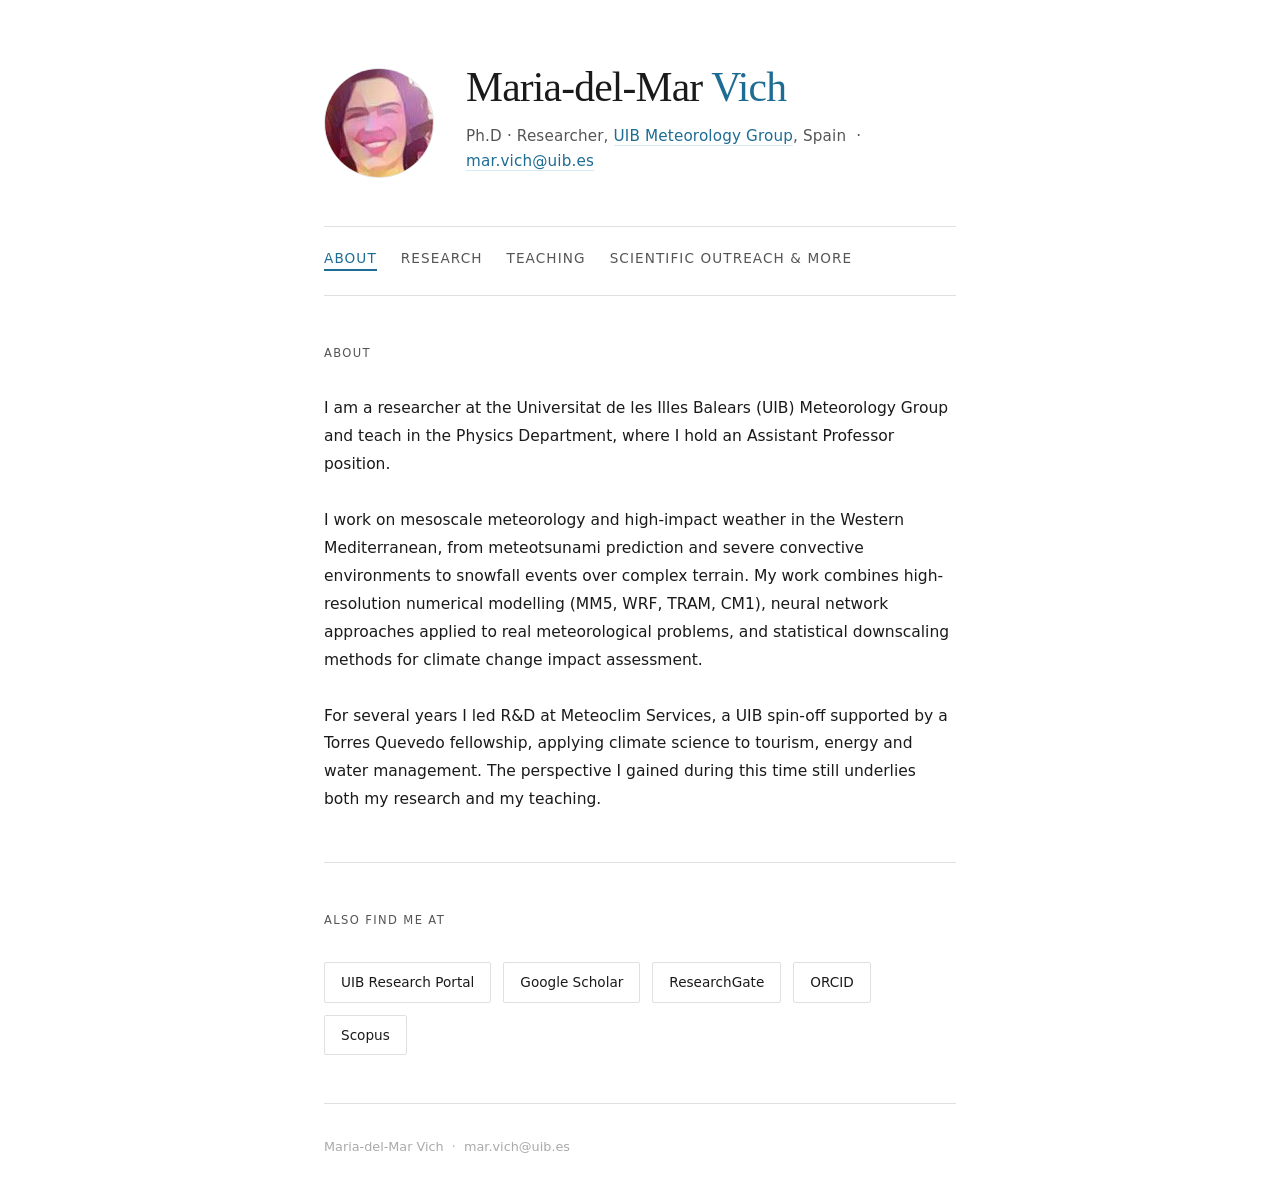
==== commit ff6e7608: "Update" ====
--- a/index.html
+++ b/index.html
@@ -32,7 +32,7 @@
     <p class="about-text">
       I am a researcher at the Universitat de les Illes Balears (UIB) Meteorology Group and teach in the Physics Department, where I hold an Assistant Professor position.<br><br>
       I work on mesoscale meteorology and high-impact weather in the Western Mediterranean, from meteotsunami prediction and severe convective environments to snowfall events over complex terrain. My work combines high-resolution numerical modelling (MM5, WRF, TRAM, CM1), neural network approaches applied to real meteorological problems, and statistical downscaling methods for climate change impact assessment.<br><br>
-      For several years I led R&amp;D at Meteoclim Services, a UIB spin-off supported by a Torres Quevedo fellowship, applying climate science to tourism, energy and water management. It's a perspective I still bring into both my research and my teaching.
+      For several years I led R&amp;D at Meteoclim Services, a UIB spin-off supported by a Torres Quevedo fellowship, applying climate science to tourism, energy and water management. The perspective I gained during this time still underlies both my research and my teaching.
     </p>
   </section>
 
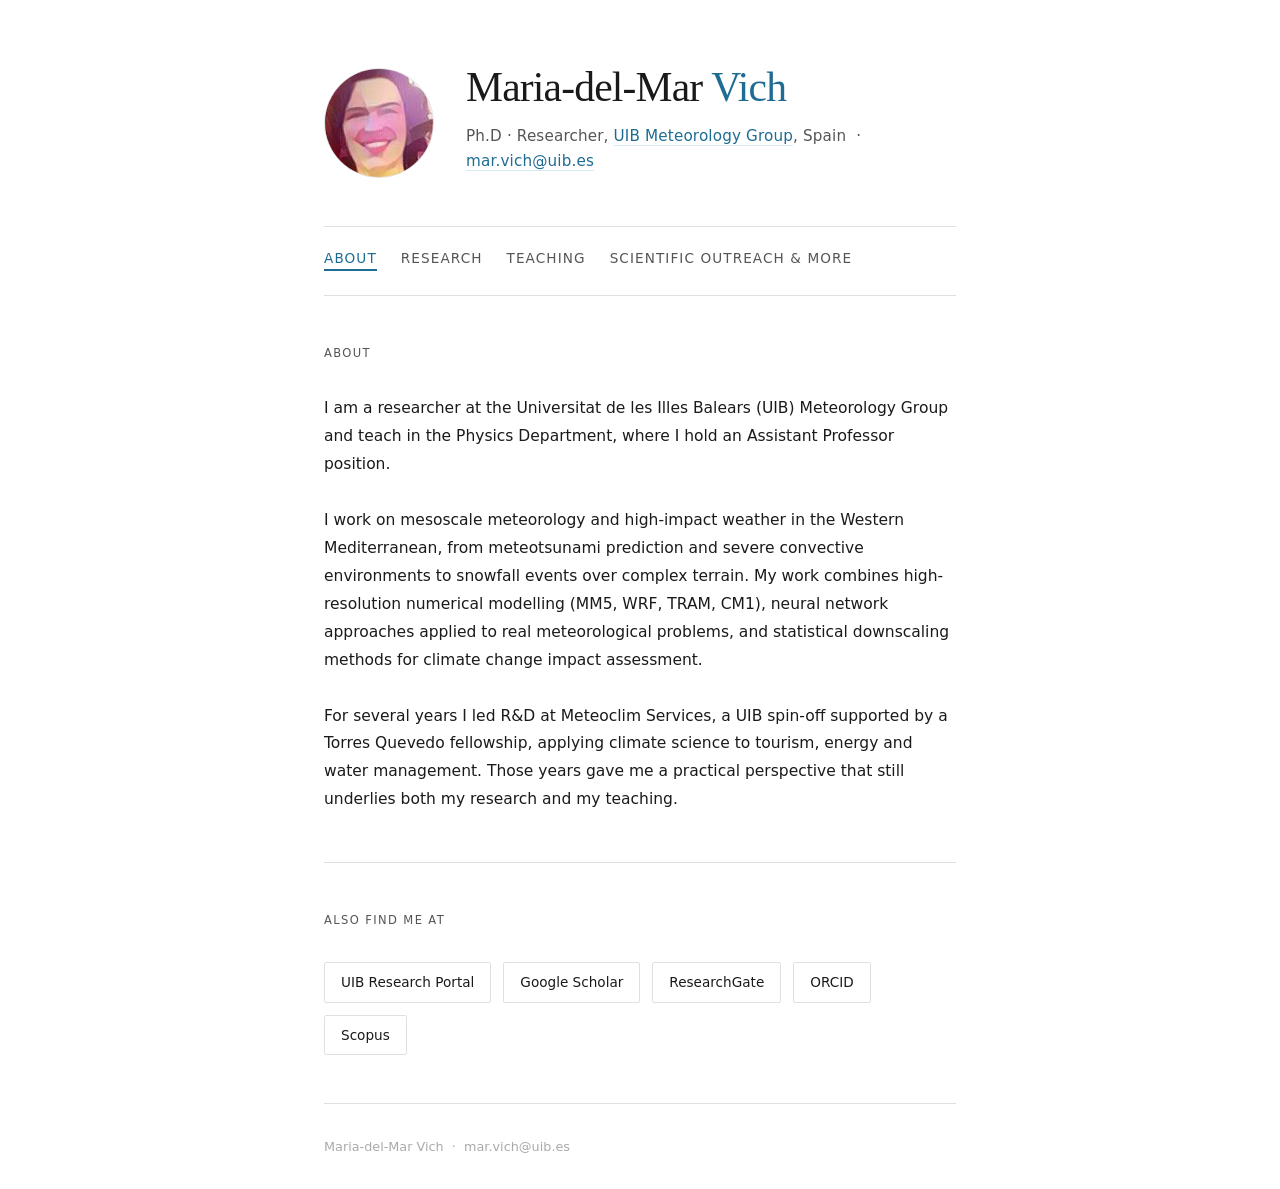
==== commit 9e56ec0c: "Update" ====
--- a/index.html
+++ b/index.html
@@ -32,7 +32,7 @@
     <p class="about-text">
       I am a researcher at the Universitat de les Illes Balears (UIB) Meteorology Group and teach in the Physics Department, where I hold an Assistant Professor position.<br><br>
       I work on mesoscale meteorology and high-impact weather in the Western Mediterranean, from meteotsunami prediction and severe convective environments to snowfall events over complex terrain. My work combines high-resolution numerical modelling (MM5, WRF, TRAM, CM1), neural network approaches applied to real meteorological problems, and statistical downscaling methods for climate change impact assessment.<br><br>
-      For several years I led R&amp;D at Meteoclim Services, a UIB spin-off supported by a Torres Quevedo fellowship, applying climate science to tourism, energy and water management. The perspective I gained during this time still underlies both my research and my teaching.
+      For several years I led R&amp;D at Meteoclim Services, a UIB spin-off supported by a Torres Quevedo fellowship, applying climate science to tourism, energy and water management. Those years gave me a practical perspective that still underlies both my research and my teaching.
     </p>
   </section>
 
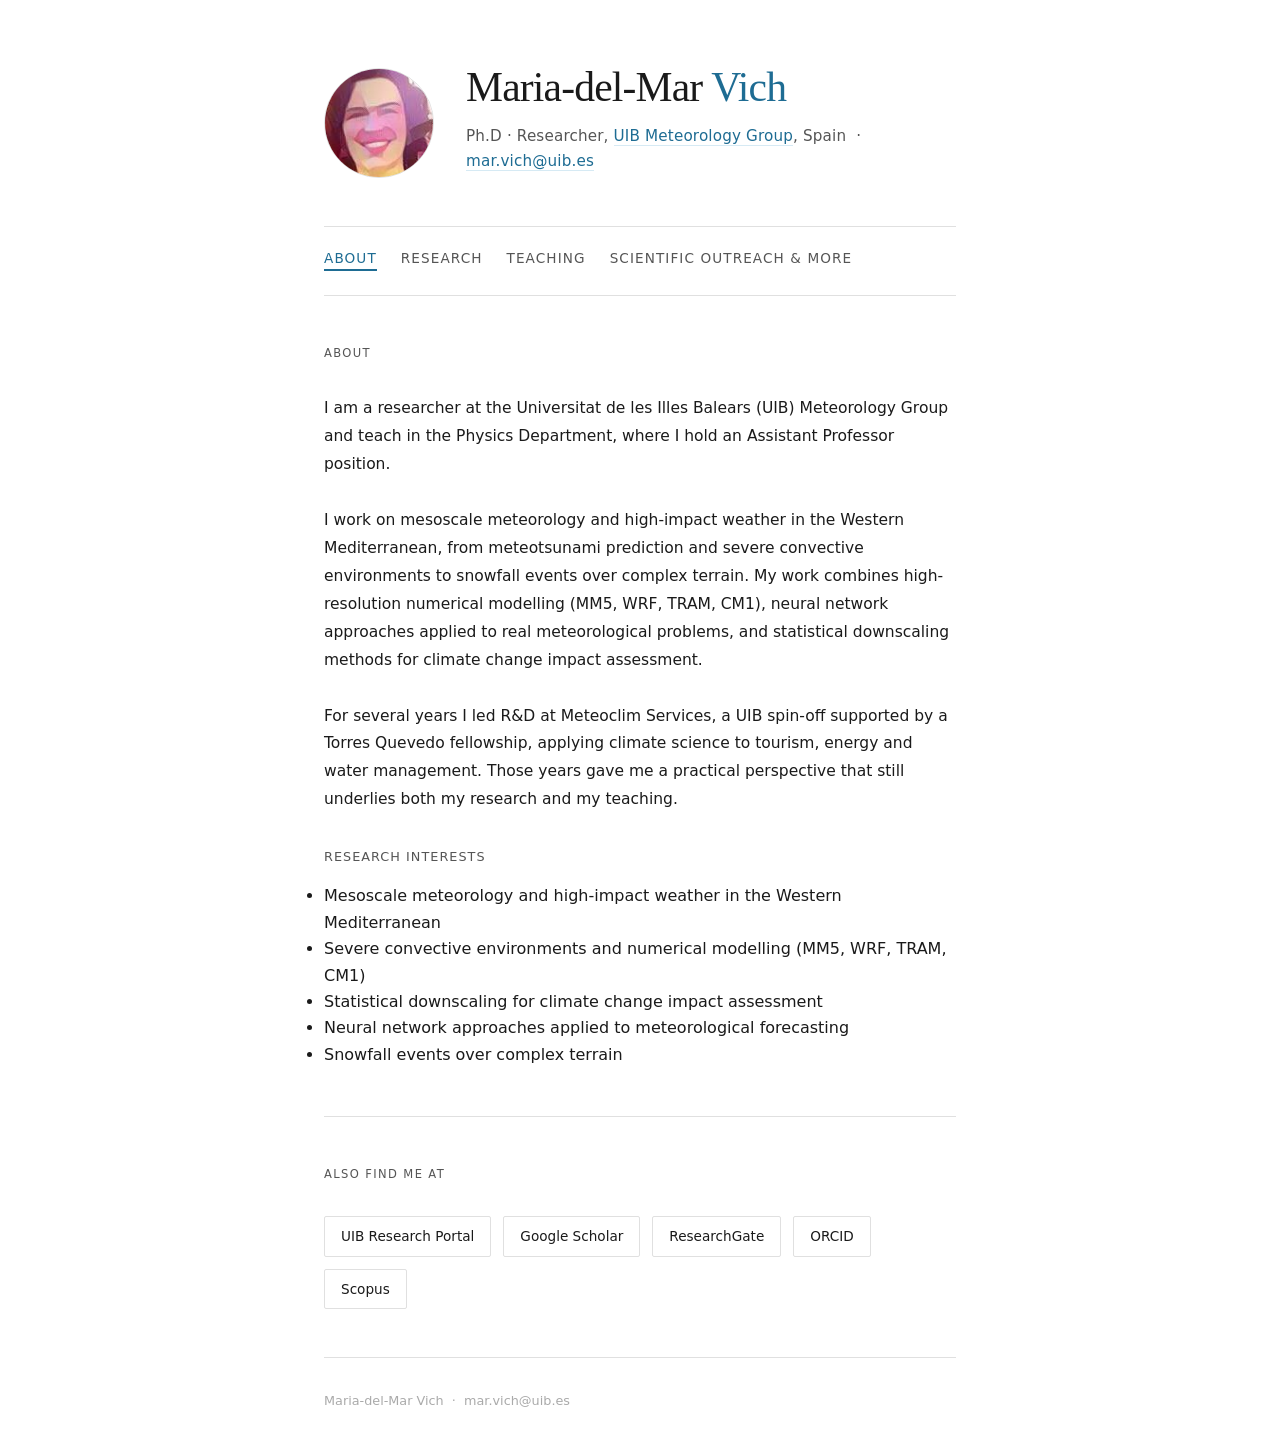
==== commit 34583036: "Update" ====
--- a/index.html
+++ b/index.html
@@ -34,6 +34,16 @@
       I work on mesoscale meteorology and high-impact weather in the Western Mediterranean, from meteotsunami prediction and severe convective environments to snowfall events over complex terrain. My work combines high-resolution numerical modelling (MM5, WRF, TRAM, CM1), neural network approaches applied to real meteorological problems, and statistical downscaling methods for climate change impact assessment.<br><br>
       For several years I led R&amp;D at Meteoclim Services, a UIB spin-off supported by a Torres Quevedo fellowship, applying climate science to tourism, energy and water management. Those years gave me a practical perspective that still underlies both my research and my teaching.
     </p>
+
+    <!-- Research interests -->
+        <p class="subsection-label" style="margin-top: 32px;">Research interests</p>
+    <ul class="interests-list">
+      <li>Mesoscale meteorology and high-impact weather in the Western Mediterranean</li>
+      <li>Severe convective environments and numerical modelling (MM5, WRF, TRAM, CM1)</li>
+      <li>Statistical downscaling for climate change impact assessment</li>
+      <li>Neural network approaches applied to meteorological forecasting</li>
+      <li>Snowfall events over complex terrain</li>
+    </ul>
   </section>
 
   <section class="section" id="profiles">
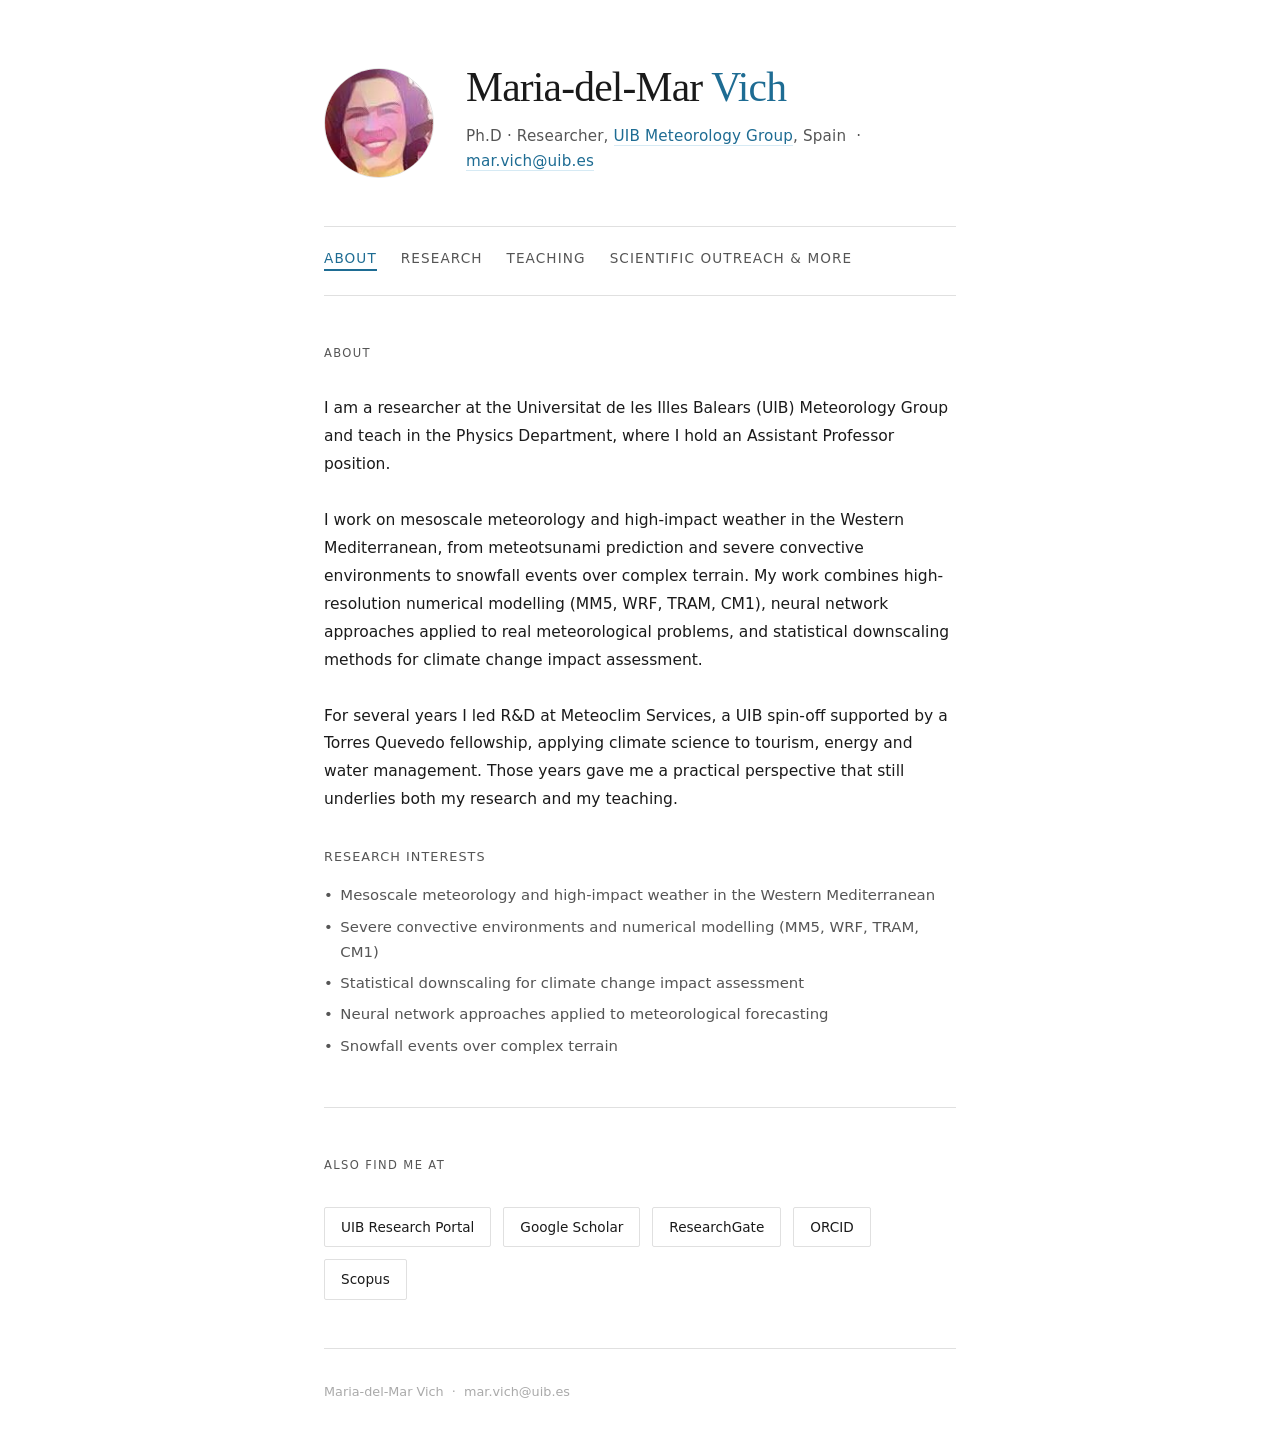
==== commit b86f7518: "Update" ====
--- a/index.html
+++ b/index.html
@@ -5,6 +5,7 @@
   <meta name="viewport" content="width=device-width, initial-scale=1.0">
   <title>M. Vich — About me</title>
   <link rel="stylesheet" href="style.css">
+  <link rel="icon" href="data:image/svg+xml,<svg xmlns='http://www.w3.org/2000/svg' viewBox='0 0 100 100'><text y='.9em' font-size='90'>⚡</text></svg>">
 </head>
 <body>
 <div class="wrap">
--- a/style.css
+++ b/style.css
@@ -143,6 +143,27 @@
 }
 .about-text a:hover { border-color: var(--accent); }
 
+/* ── Research interests ── */
+.interests-list {
+  list-style: none;
+  padding-left: 0;
+  font-size: 0.93rem;
+  line-height: 1.7;
+  color: var(--ink-light);
+}
+.interests-list li {
+  position: relative;
+  padding-left: 1.1em;
+  margin-bottom: 6px;
+}
+.interests-list li::before {
+  content: "•";
+  position: absolute;
+  left: 0;
+  color: var(--ink-light);
+}
+.interests-list li:last-child { margin-bottom: 0; }
+
 /* ── Publication list ── */
 .year-group { margin-bottom: 40px; }
 .year-group:last-child { margin-bottom: 0; }
